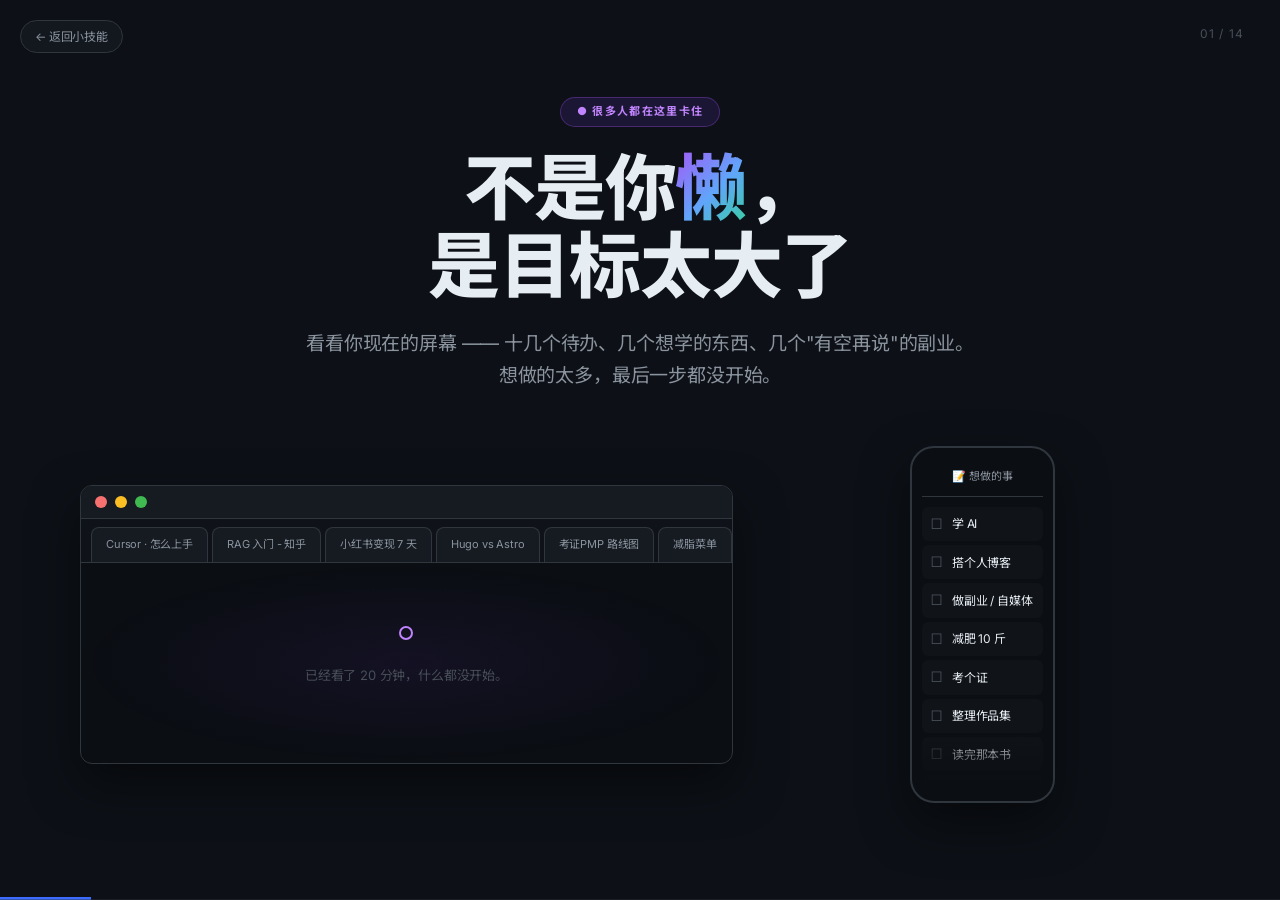
==== skills/atomic-focus/index.html @ af96e682 "feat: integrate new skills page and atomic-focus tool from Claude Code" ====
<!DOCTYPE html>
<html lang="zh-CN">
<head>
<meta charset="UTF-8">
<meta name="viewport" content="width=device-width, initial-scale=1">
<title>原子专注迭代助手 | BearJojo</title>
<link rel="stylesheet" href="assets/fonts.css">
<link rel="stylesheet" href="assets/base.css">
<link rel="stylesheet" href="assets/animations.css">
<link rel="stylesheet" href="assets/style.css">
<style id="af-transition-override">
  /* 更有质感的切换：垂直位移 + 轻微缩放 + 模糊 + 长缓动 */
  .deck .slide{
    transition:
      opacity .7s cubic-bezier(.22,.61,.36,1),
      transform .95s cubic-bezier(.22,.61,.36,1),
      filter .6s cubic-bezier(.22,.61,.36,1) !important;
    transform: translateY(56px) scale(.965) !important;
    filter: blur(14px) !important;
    will-change: transform, opacity, filter;
  }
  .deck .slide.is-active{
    transform: translateY(0) scale(1) !important;
    filter: blur(0) !important;
  }
  .deck .slide.is-prev{
    transform: translateY(-56px) scale(.965) !important;
    filter: blur(14px) !important;
  }
  /* 预览模式下强制无过渡 */
  html[data-preview="1"] .deck .slide,
  body[data-preview="1"] .deck .slide{
    transition:none !important;
    transform:none !important;
    filter:none !important;
  }
  /* 禁用动画偏好时也保持安静 */
  @media (prefers-reduced-motion: reduce){
    .deck .slide{
      transition: opacity .3s ease !important;
      transform:none !important;
      filter:none !important;
    }
    .deck .slide.is-active,.deck .slide.is-prev{
      transform:none !important;
      filter:none !important;
    }
  }
</style>
</head>
<body class="tpl-atomic-focus">

<a href="../../skills.html" style="position:fixed;top:20px;left:20px;z-index:100;font-size:12px;color:#8b949e;text-decoration:none;background:rgba(22,27,34,.8);padding:6px 14px;border-radius:999px;border:1px solid #30363d;backdrop-filter:blur(8px);">← 返回小技能</a>

<div class="deck">

  <!-- ============ SLIDE 1 · 开场痛点 ============ -->
  <section class="slide is-active">
    <div class="oc-cbg"></div>
    <div class="oc-cgrid"></div>
    <div class="oc-snum">01 / 14</div>
    <div class="oc-tag">● 很多人都在这里卡住</div>
    <h1 class="oc-h1">不是你<span class="oc-g">懒</span>，<br>是目标太大了</h1>
    <p class="oc-sub">看看你现在的屏幕 —— 十几个待办、几个想学的东西、几个"有空再说"的副业。<br>想做的太多，最后一步都没开始。</p>

    <div class="af-chaos stagger" style="margin-top:36px">
      <div class="af-browser">
        <div class="af-browser-bar">
          <span class="dot"></span><span class="dot"></span><span class="dot"></span>
        </div>
        <div class="af-tabs">
          <div class="af-tab">Cursor · 怎么上手</div>
          <div class="af-tab">RAG 入门 - 知乎</div>
          <div class="af-tab">小红书变现 7 天</div>
          <div class="af-tab">Hugo vs Astro</div>
          <div class="af-tab">考证PMP 路线图</div>
          <div class="af-tab">减脂菜单</div>
          <div class="af-tab active">又是新一天</div>
          <div class="af-tab">Notion 模板</div>
          <div class="af-tab">AI Agent</div>
          <div class="af-tab">... +9 more</div>
        </div>
        <div class="af-browser-body">
          <div class="af-cursor-pulse"></div>
          <p>已经看了 20 分钟，什么都没开始。</p>
        </div>
      </div>

      <div class="af-phone">
        <div class="af-phone-head">📝 想做的事</div>
        <ul class="af-memo">
          <li>学 AI</li>
          <li>搭个人博客</li>
          <li>做副业 / 自媒体</li>
          <li>减肥 10 斤</li>
          <li>考个证</li>
          <li>整理作品集</li>
          <li>读完那本书</li>
          <li>开始健身</li>
          <li>学剪视频</li>
          <li>把家里收拾一下</li>
        </ul>
      </div>
    </div>

    <div class="notes">开场建立情绪锚点：不是观众能力问题，是"目标太大、太模糊"让他们动不了。2-3 秒让他们认同"我就是这样"。</div>
  </section>

  <!-- ============ SLIDE 2 · 标题揭晓 ============ -->
  <section class="slide">
    <div class="oc-cbg"></div>
    <div class="oc-cgrid"></div>
    <div class="oc-snum">02 / 14</div>
    <div class="oc-tag">● 所以我做了这个 AI SKILL</div>

    <div class="af-rock-anim">
      <div class="af-rock">🪨</div>
      <div class="af-blocks">
        <div class="af-block"></div><div class="af-block"></div><div class="af-block"></div><div class="af-block"></div><div class="af-block"></div>
        <div class="af-block"></div><div class="af-block"></div><div class="af-block"></div><div class="af-block"></div><div class="af-block"></div>
      </div>
    </div>

    <h1 class="oc-h1"><span class="oc-g">原子专注迭代助手</span></h1>
    <p class="oc-sub">把一个遥不可及的大目标，<br>拆成 <b style="color:#c084fc">15 分钟就能推进</b>的最小行动单元。</p>

    <div style="margin-top:32px">
      <span class="oc-pill">🎯 目标拆解</span>
      <span class="oc-pill">⏱ 15 分钟专注</span>
      <span class="oc-pill">🔁 实时迭代</span>
    </div>

    <div class="notes">标题页。不要继续铺情绪，直接亮产品。让观众知道"解法"是什么。</div>
  </section>

  <!-- ============ SLIDE 3 · 方法论（Atomic Habits + 番茄钟） ============ -->
  <section class="slide">
    <div class="oc-cbg"></div>
    <div class="oc-cgrid"></div>
    <div class="oc-snum">03 / 14</div>
    <div class="oc-tag">● 思路来源 · 不是凭空想出来的</div>
    <h2 class="oc-h2">两个被验证过的<span class="oc-g">底层思路</span></h2>

    <div class="af-method stagger">
      <div class="oc-card">
        <div class="af-method-icon">📖</div>
        <div class="kw">ATOMIC HABITS · James Clear</div>
        <h3>微小改变 · 长期放大</h3>
        <p>真正有效的改变，<br>不来自"下大决心"，<br>而来自**可重复的微小行动**。</p>
      </div>
      <div class="plus">+</div>
      <div class="oc-card">
        <div class="af-method-icon">⏱</div>
        <div class="kw">POMODORO · 番茄工作法</div>
        <h3>明确时段 · 降低拖延</h3>
        <p>把专注切成明确时段，<br>不给焦虑生根的时间，<br>让"开始"变得极低门槛。</p>
      </div>
    </div>

    <div class="af-pool-card" style="margin-top:28px">
      <span>🔧</span>
      <span>我只是把这套思路交给 AI，让它能 <b style="color:#c084fc">实时拆任务、实时更新下一步</b>。</span>
    </div>

    <div class="notes">为产品找权威背书。两个公认的方法论结合起来，让观众潜意识里觉得"这靠谱"。</div>
  </section>

  <!-- ============ SLIDE 4 · 原子助手演示 (/goal /focus) ============ -->
  <section class="slide">
    <div class="oc-cbg"></div>
    <div class="oc-cgrid"></div>
    <div class="oc-snum">04 / 14</div>
    <div class="oc-tag">● 场景 1 · 副业 / 自媒体启动困难</div>
    <h2 class="oc-h2">"做一个项目" 太大 →<br><span class="oc-g">现在就能做的下一步</span></h2>

    <div class="af-chat">
      <div class="af-chat-row user">
        <div class="af-avatar user">熊</div>
        <div>
          <div class="af-name">熊啾啾</div>
          <div class="af-bubble user"><span class="cmd">/goal 做一个个人博客</span></div>
        </div>
      </div>
      <div class="af-chat-row">
        <div class="af-avatar bot">🐝</div>
        <div>
          <div class="af-name">原子专注迭代助手</div>
          <div class="af-bubble bot">
            哦豁，要搭博客啦 🐝 <span class="sig">已加入想法池 #7</span>
            帮你拆成 4 个 15 分钟能推进的小任务：
            <ol>
              <li>选博客平台（Hugo / Astro / Notion）</li>
              <li>注册域名</li>
              <li>建第一篇 Hello World</li>
              <li>挑一个现成主题</li>
            </ol>
            先从哪个开始？<span class="cmd">/focus &lt;编号&gt;</span>
          </div>
        </div>
      </div>
      <div class="af-chat-row user">
        <div class="af-avatar user">熊</div>
        <div>
          <div class="af-name">熊啾啾</div>
          <div class="af-bubble user"><span class="cmd">/focus 1</span></div>
        </div>
      </div>
      <div class="af-chat-row">
        <div class="af-avatar bot">🐝</div>
        <div>
          <div class="af-name">原子专注迭代助手</div>
          <div class="af-bubble bot">
            好嘞，开始 15 分钟专注 ⏱
            <div class="af-timer"><span class="dot"></span>15:00</div>
          </div>
        </div>
      </div>
    </div>

    <p class="oc-sub-sm" style="margin-top:18px;color:#c084fc">不是"改变人生"，是"先开始这 15 分钟"。</p>

    <div class="notes">这是第一个"产品证据"。要让观众一眼看懂这个 Skill 怎么用 —— 一条 /goal 命令 + 一条 /focus 编号，就完成了"从焦虑到开始"的全过程。</div>
  </section>

  <!-- ============ SLIDE 5 · 想法池时间轴 ============ -->
  <section class="slide">
    <div class="oc-cbg"></div>
    <div class="oc-cgrid"></div>
    <div class="oc-snum">05 / 14</div>
    <div class="oc-tag">● 场景 2 · 灵感来得快，丢得也快</div>
    <h2 class="oc-h2">随时随地，<span class="oc-g">先接住再说</span></h2>

    <div class="af-timeline">
      <div class="af-timeline-line"></div>
      <div class="af-timeline-items">
        <div class="af-ti">
          <div class="af-ti-icon">🚶‍♂️</div>
          <div class="af-ti-time">08:12 · 走去上班的路上</div>
          <div class="af-ti-bubble">突然想到一个 B 站视频选题：<br>"AI Skill 怎么用"</div>
        </div>
        <div class="af-ti">
          <div class="af-ti-icon">🏋️</div>
          <div class="af-ti-time">14:30 · 健身房换组间隙</div>
          <div class="af-ti-bubble">门店培训流程<br>有个优化点</div>
        </div>
        <div class="af-ti">
          <div class="af-ti-icon">☕</div>
          <div class="af-ti-time">18:45 · 星巴克排队</div>
          <div class="af-ti-bubble">周报模板<br>可以这样写</div>
        </div>
      </div>
    </div>

    <div class="af-pool-card">
      <span style="font-size:28px">💡</span>
      <span>三条灵感 → <span class="c">已加入想法池</span></span>
      <span style="color:#3fb950;font-size:14px;margin-left:8px">✓ 0 条丢失</span>
    </div>

    <div class="notes">这一页不讲产品功能，讲"真实痛点"。让观众回忆："我昨天在健身房想到的那件事，真的想不起来了。"</div>
  </section>

  <!-- ============ SLIDE 6 · 想法池双栏 ============ -->
  <section class="slide">
    <div class="oc-cbg"></div>
    <div class="oc-cgrid"></div>
    <div class="oc-snum">06 / 14</div>
    <div class="oc-tag">● 想法池 · 不让任何灵感消失</div>
    <h2 class="oc-h2">一句话进去，<span class="oc-g">结构化收纳</span></h2>

    <div class="af-pool">
      <div class="af-pool-chat">
        <div class="af-chat-row user">
          <div class="af-avatar user">熊</div>
          <div>
            <div class="af-name">熊啾啾 · 18:45</div>
            <div class="af-bubble user">做一个介绍原子专注迭代助手的视频，加入想法池</div>
          </div>
        </div>
        <div class="af-chat-row">
          <div class="af-avatar bot">🐝</div>
          <div>
            <div class="af-name">原子专注迭代助手</div>
            <div class="af-bubble bot">
              好，<b style="color:#3fb950">已加入想法池 #30</b> 🐝<br>
              这个原子助手就是之前装的番茄钟技能对吧？<br><br>
              确认几个问题我就能帮你拆解：
              <ol>
                <li>视频形式：实拍出镜？录屏？AI 生成画面？</li>
                <li>你打算怎么用：自己上手/录，还是让我帮你生成？</li>
                <li>目标受众：AI 圈 vs 普通打工人？</li>
              </ol>
            </div>
          </div>
        </div>
      </div>

      <div class="af-pool-list">
        <div class="af-pool-list-head">
          <h4>💡 我的想法池</h4>
          <span class="count">30</span>
        </div>
        <div class="af-idea-row new">
          <span class="id">#30</span>
          <span class="txt">做一个介绍原子专注迭代助手的视频</span>
          <span class="time">18:45</span>
        </div>
        <div class="af-idea-row">
          <span class="id">#29</span>
          <span class="txt">周报模板可以这样写</span>
          <span class="time">18:45</span>
        </div>
        <div class="af-idea-row">
          <span class="id">#28</span>
          <span class="txt">门店培训流程优化点</span>
          <span class="time">14:30</span>
        </div>
        <div class="af-idea-row">
          <span class="id">#27</span>
          <span class="txt">B 站视频选题：AI Skill 怎么用</span>
          <span class="time">08:12</span>
        </div>
        <div class="af-idea-row">
          <span class="id">#26</span>
          <span class="txt">发布我的第一个 B 站视频</span>
          <span class="time">昨天</span>
        </div>
        <div class="af-idea-row">
          <span class="id">#25</span>
          <span class="txt">智能点货系统 · 多店版本设计</span>
          <span class="time">昨天</span>
        </div>
        <div class="af-idea-row">
          <span class="id">#24</span>
          <span class="txt">英国签证新政研究</span>
          <span class="time">2 天前</span>
        </div>
      </div>
    </div>

    <div class="notes">让观众看见"一句话 → 结构化条目"的完整过程。重点是右栏的 #30 高亮，让"新加入"这个动作可视化。</div>
  </section>

  <!-- ============ SLIDE 7 · 专注日记 ============ -->
  <section class="slide">
    <div class="oc-cbg"></div>
    <div class="oc-cgrid"></div>
    <div class="oc-snum">07 / 14</div>
    <div class="oc-tag">● 场景 3 · 看见进度，成就感回来</div>
    <h2 class="oc-h2">每天自动生成 <span class="oc-g">专注日记</span></h2>

    <div class="af-diary">
      <div class="af-day">
        <div class="af-day-head">
          <span class="badge">DAY 1</span>
          <span class="date">2026-04-15</span>
        </div>
        <h5># 今天做了什么</h5>
        <ul>
          <li>个人博客 · 选平台（15m）</li>
        </ul>
        <h5 style="margin-top:8px"># 推进感</h5>
        <ul><li>还在起步，<span class="tag">#拖延</span></li></ul>
      </div>

      <div class="af-day d2">
        <div class="af-day-head">
          <span class="badge">DAY 2</span>
          <span class="date">2026-04-16</span>
        </div>
        <h5># 今天做了什么</h5>
        <ul>
          <li>域名注册（15m）</li>
          <li>Hello World 上线（15m）</li>
          <li>RAG 概念复述（15m）</li>
        </ul>
        <h5 style="margin-top:8px"># 推进感</h5>
        <ul><li>能动起来了，<span class="tag">#专注</span></li></ul>
      </div>

      <div class="af-day d3">
        <div class="af-day-head">
          <span class="badge">DAY 3</span>
          <span class="date">2026-04-17</span>
        </div>
        <h5># 今天做了什么</h5>
        <ul>
          <li>博客主题选定（15m）</li>
          <li>首页文案初稿（15m）</li>
          <li>Agent 类比案例（30m）</li>
          <li>想法池分类 × 4（15m）</li>
          <li>发布第一篇正文</li>
        </ul>
        <h5 style="margin-top:8px"># 推进感</h5>
        <ul><li>开始成体系，<span class="tag">#飞轮</span></li></ul>
      </div>

      <div class="af-stats">
        <div>
          <h5>本周推进</h5>
          <div class="af-stat-row"><span class="label">完成任务</span><span class="val">12 → 18 → 24</span></div>
          <div class="af-stat-row"><span class="label">专注时长</span><span class="val">15m → 45m → 90m</span></div>
          <div class="af-stat-row"><span class="label">常卡点</span><span class="val">"选主题"</span></div>
        </div>
        <div>
          <h5>推进曲线</h5>
          <div class="af-spark">
            <div class="b" style="height:15%"></div>
            <div class="b" style="height:22%"></div>
            <div class="b" style="height:18%"></div>
            <div class="b" style="height:40%"></div>
            <div class="b" style="height:55%"></div>
            <div class="b" style="height:48%"></div>
            <div class="b" style="height:72%"></div>
            <div class="b" style="height:65%"></div>
            <div class="b" style="height:88%"></div>
          </div>
        </div>
        <div style="font-size:12px;color:#c084fc;line-height:1.6;padding-top:6px;border-top:1px solid rgba(168,85,247,.3)">
          ✨ 你已经连续推进 3 天，<br>比上周多完成 <b>+100%</b> 任务。
        </div>
      </div>
    </div>

    <div class="notes">这一页的视觉目的：让观众看见"真实推进感"。不是打鸡血，是让他们相信"慢慢来，但会越来越多"。</div>
  </section>

  <!-- ============ SLIDE 8 · 引出另一半（飞轮） ============ -->
  <section class="slide">
    <div class="oc-cbg"></div>
    <div class="oc-cgrid"></div>
    <div class="oc-snum">08 / 14</div>
    <div class="oc-tag">● 做的那一半讲完了 · 还有学的那一半</div>
    <h2 class="oc-h2">原子助手只是<span class="oc-g">半个飞轮</span></h2>

    <div class="af-flywheel">
      <div class="af-fw-skill purple">
        <div class="icon">🐝</div>
        <h4>原子专注迭代助手</h4>
        <p>帮你<br><b style="color:#c084fc">开始</b>、<b style="color:#c084fc">推进</b>、<b style="color:#c084fc">复盘</b></p>
      </div>

      <div class="af-fw-center">
        <div class="af-fw-core">
          <div class="af-fw-core-inner">
            <div class="t">SHARED</div>
            <div class="v">知识库</div>
          </div>
        </div>
        <div class="af-fw-arrow">↕</div>
      </div>

      <div class="af-fw-skill pink">
        <div class="icon">✨</div>
        <h4>认知快启 <span style="font-size:11px;color:#ec4899;font-weight:400;margin-left:4px">↓ 下一页登场</span></h4>
        <p>帮你<br><b style="color:#ec4899">看懂</b>、<b style="color:#ec4899">讲出</b>、<b style="color:#ec4899">内化</b></p>
      </div>
    </div>

    <div class="af-fw-feeds stagger">
      <div class="af-fw-feed">你的任务</div>
      <div class="af-fw-feed">你的想法</div>
      <div class="af-fw-feed">你的学习记录</div>
      <div class="af-fw-feed">你的常见卡点</div>
      <div class="af-fw-feed">你的兴趣画像</div>
      <div class="af-fw-feed">你的语言习惯</div>
    </div>

    <p class="oc-sub-sm" style="margin-top:20px;text-align:center">
      原子助手让你能"<b style="color:#c084fc">开始做</b>"。<br>
      接下来这位，让你能"<b style="color:#ec4899">开始懂</b>" —— <b style="color:#ec4899">认知快启 ✨</b> 登场。
    </p>

    <div class="notes">这一页做"引言 / 转场"。观众看完原子助手后，这里揭示还有第二个 Skill，共享知识库让两者组成飞轮。下面三页马上讲认知快启本身。</div>
  </section>

  <!-- ============ SLIDE 9 · 认知快启 对比反差 ============ -->
  <section class="slide">
    <div class="oc-cbg"></div>
    <div class="oc-cgrid"></div>
    <div class="oc-snum">09 / 14</div>
    <div class="oc-tag">● 场景 4 · 学 AI 但一直听不懂</div>
    <h2 class="oc-h2">很多人不是不学，是 <span class="oc-g">"讲法不对"</span></h2>

    <div class="af-compare">
      <div class="col bad">
        <span class="label">❌ 标准 AI 回答</span>
        <h4>什么是 RAG？</h4>
        <div class="jargon">
RAG（Retrieval-Augmented Generation）是一种检索增强生成技术，通过 Embedding 向量化将文档映射到高维向量空间，再基于相似度检索进行 Agent 增强的 generation 流程…
        </div>
        <p style="margin-top:10px;font-size:12px;color:#484f58;line-height:1.6">
          观众表情：🤯 看不懂 → 关掉
        </p>
      </div>

      <div class="af-compare-mid">
        <div class="user-said">👤 听不懂</div>
        <div class="arrow">→</div>
      </div>

      <div class="col good">
        <span class="label">✅ 认知快启</span>
        <h4>什么是 RAG？</h4>
        <div class="analogy">
          想象一个便利店 <strong>店员</strong>。<br><br>
          他不会把全部商品都背下来，而是<strong>随手翻一下库存系统</strong>，看看店里有啥，再回答你。<br><br>
          <strong>RAG</strong> = 给 AI 配了这么一个"随查随用的库存系统"，不用全背，但回答有据。
        </div>
      </div>
    </div>

    <div class="notes">这一页做"反差打击"。左边故意让观众感到烦躁，右边立刻给一口清泉。对比越强烈，"换种讲法"的威力越明显。</div>
  </section>

  <!-- ============ SLIDE 10 · 认知快启 理解度 ============ -->
  <section class="slide">
    <div class="oc-cbg"></div>
    <div class="oc-cgrid"></div>
    <div class="oc-snum">10 / 14</div>
    <div class="oc-tag">● 场景 4 续 · 理解度是可以被"解锁"的</div>
    <h2 class="oc-h2">一句 "听不懂"，就切换一种讲法</h2>

    <div class="af-chat" style="max-width:720px">
      <div class="af-chat-row user">
        <div class="af-avatar user">熊</div>
        <div>
          <div class="af-name">熊啾啾</div>
          <div class="af-bubble user">什么是 Agent？</div>
        </div>
      </div>
      <div class="af-chat-row">
        <div class="af-avatar bot">✨</div>
        <div>
          <div class="af-name">认知快启</div>
          <div class="af-bubble bot">Agent 是一个基于 LLM 的自主任务规划执行框架，它可以调用工具、分解子任务…</div>
        </div>
      </div>
      <div class="af-chat-row user">
        <div class="af-avatar user">熊</div>
        <div>
          <div class="af-name">熊啾啾</div>
          <div class="af-bubble user">听不懂</div>
        </div>
      </div>
      <div class="af-chat-row">
        <div class="af-avatar bot">✨</div>
        <div>
          <div class="af-name">认知快启</div>
          <div class="af-bubble bot">
            换一个 🐝 <br>
            想象一个 <b style="color:#c084fc">会自己干活的店员</b> ——<br>
            不用你每件事都吩咐，你说一句"把滞销品上架到小红书"，它会自己去查库存、写文案、排版、发布。<br>
            <b>这就是 Agent。</b>
          </div>
        </div>
      </div>
    </div>

    <div class="af-understand slide-up" style="margin-top:18px">
      <div style="display:flex;justify-content:space-between;align-items:baseline">
        <span style="font-size:13px;color:#8b949e;letter-spacing:.1em;text-transform:uppercase">理解度</span>
        <span style="font-family:'JetBrains Mono',monospace;font-size:18px;color:#3fb950;font-weight:700">20% → 100%</span>
      </div>
      <div class="af-bar"><div class="af-bar-fill"></div></div>
      <div class="af-bar-marks"><span>😵‍💫 蒙</span><span>🤔 勉强</span><span>💡 哦！</span><span>😄 懂了</span></div>
      <div class="af-check-card">终于懂了</div>
    </div>

    <div class="notes">核心交互闭环：一句"听不懂"换一种讲法，观众会意识到"原来学这件事可以这么轻松"。理解度条给的是一种"可视化的成就反馈"。</div>
  </section>

  <!-- ============ SLIDE 11 · 费曼复述 ============ -->
  <section class="slide">
    <div class="oc-cbg"></div>
    <div class="oc-cgrid"></div>
    <div class="oc-snum">11 / 14</div>
    <div class="oc-tag">● 费曼学习法 · 真正理解的证据</div>
    <h2 class="oc-h2">真正懂了，<span class="oc-g">是你能讲出来</span></h2>

    <div class="af-feynman-steps stagger" style="max-width:900px">
      <div class="af-feynman-step">
        <div class="n">1</div>
        <h4>看懂了</h4>
        <p>字都认识，<br>道理也通</p>
      </div>
      <div class="af-feynman-step">
        <div class="n">2</div>
        <h4>听懂了</h4>
        <p>别人讲的时候，<br>你能点头</p>
      </div>
      <div class="af-feynman-step active">
        <div class="n">3</div>
        <h4>讲出来了</h4>
        <p>用自己的话，<br>讲给别人听</p>
      </div>
    </div>

    <div style="width:100%;max-width:760px;margin-top:22px">
      <div style="text-align:left;margin-bottom:6px;font-size:13px;color:#8b949e">
        <b style="color:#c084fc">认知快启 ✨</b>：用你自己的话讲一遍试试？
      </div>
      <div class="af-typewriter">
        &gt; RAG 就是给 AI 配了个<b style="color:#c084fc">可以随时翻的笔记本</b>，<br>
        &nbsp;&nbsp;它不用全记住，但要用的时候一查就有
      </div>
      <div class="af-check-card" style="max-width:760px">✨ 你已经真的懂了</div>
    </div>

    <div class="notes">这是"认知快启"区别于其他 AI 的核心：不是你听懂就结束，而是让你复述。复述动作本身让理解固化。</div>
  </section>

  <!-- ============ SLIDE 12 · 开源（四联屏） ============ -->
  <section class="slide">
    <div class="oc-cbg"></div>
    <div class="oc-cgrid"></div>
    <div class="oc-snum">12 / 14</div>
    <div class="oc-tag">● 已开源 · 网站 + GITHUB</div>
    <h2 class="oc-h2">不用等一个复杂产品，<br><span class="oc-g">现在就能用</span></h2>

    <div class="af-mockup">
      <div class="af-win">
        <div class="af-win-head">
          <div class="dots"><span></span><span></span><span></span></div>
          <div class="af-win-url">🔒 bearjojo.com/skills</div>
        </div>
        <div class="af-win-body">
          <h5>🧰 小技能 · BearJojo</h5>
          <p>我自研的 AI Skills 合集，已开源，复制提示词即可使用。</p>
          <div class="tag-row">
            <span>🐝 原子专注迭代助手</span>
            <span>✨ 认知快启</span>
            <span>🌱 更多陆续添加</span>
          </div>
        </div>
      </div>

      <div class="af-win">
        <div class="af-win-head">
          <div class="dots"><span></span><span></span><span></span></div>
          <div class="af-win-url">🔒 github.com/xxc4321</div>
        </div>
        <div class="af-win-body">
          <h5>📦 xxc4321 / atomic-focus-skill</h5>
          <p><span class="cm">Public</span> · ⭐ Skill for Claude / any AI Agent</p>
          <pre><span class="cm"># quick start</span>
<span class="fn">$</span> git clone https://github.com/xxc4321/...
<span class="fn">$</span> copy <span class="st">SKILL.md</span> → your AI Agent</pre>
        </div>
      </div>

      <div class="af-win">
        <div class="af-win-head">
          <div class="dots"><span></span><span></span><span></span></div>
          <div class="af-win-url">📄 README.md</div>
        </div>
        <div class="af-win-body">
          <h5># 原子专注迭代助手</h5>
          <p>把大目标拆成 15 分钟能推进的最小行动单元。</p>
          <p><b style="color:#c084fc">## 命令</b><br>
          • <span class="fn">/goal</span> &lt;目标&gt; — 拆成原子任务<br>
          • <span class="fn">/focus</span> &lt;编号&gt; — 开始 15 分钟<br>
          • <span class="fn">/diary</span> — 生成专注日记</p>
        </div>
      </div>

      <div class="af-win">
        <div class="af-win-head">
          <div class="dots"><span></span><span></span><span></span></div>
          <div class="af-win-url">⚙ SKILL.md</div>
        </div>
        <div class="af-win-body">
          <h5># SKILL MANIFEST</h5>
          <pre><span class="cm">---</span>
<span class="fn">name</span>: atomic-focus
<span class="fn">trigger</span>: <span class="st">"/goal"</span>, <span class="st">"/focus"</span>
<span class="fn">purpose</span>: break large
  goals into 15-min
  atomic actions
<span class="cm">---</span></pre>
          <p style="margin-top:6px">复制粘贴给任意 AI Agent 即可激活。</p>
        </div>
      </div>
    </div>

    <div class="af-cta-row">
      <span class="af-cta">⬇ bearjojo.com</span>
      <span class="af-cta">⭐ github.com/xxc4321</span>
      <span class="af-cta">📋 Copy → Paste → Run</span>
    </div>

    <div class="notes">四联屏给的是"可信度" —— 真实的网站、真实的 GitHub、真实的文档、真实的 SKILL manifest。强调"现在就能用"。</div>
  </section>

  <!-- ============ SLIDE 13 · 结尾塌缩 ============ -->
  <section class="slide">
    <div class="oc-cbg"></div>
    <div class="oc-cgrid"></div>
    <div class="oc-snum">13 / 14</div>
    <div class="oc-tag">● 从这里 · 到这里</div>
    <h2 class="oc-h2">真正能改变人的工具，<br>往往<span class="oc-g">不最复杂</span></h2>

    <div class="af-collapse">
      <div class="af-collapse-col before">
        <h4>你现在的屏幕</h4>
        <ul>
          <li>☐ 学 AI</li>
          <li>☐ 搭个人博客</li>
          <li>☐ 做副业</li>
          <li>☐ 减肥 10 斤</li>
          <li>☐ 考个证</li>
          <li>☐ 整理作品集</li>
          <li>☐ 开始健身</li>
          <li>... +9 more</li>
        </ul>
      </div>

      <div class="af-collapse-arrow">→</div>

      <div class="af-collapse-col after">
        <h4>现在你只需要做</h4>
        <div class="single">
          🎯 选博客平台
        </div>
        <div class="af-timer" style="margin:0 auto"><span class="dot"></span>15:00</div>
        <p style="margin-top:14px;font-size:12px;color:#8b949e;text-align:center;line-height:1.6">
          其他的，下一个 15 分钟<br>再说。
        </p>
      </div>
    </div>

    <div class="notes">闭环开场。要让观众意识到：不是产品解决了他们所有问题，而是产品帮他们跨过了"开始"这一步。</div>
  </section>

  <!-- ============ SLIDE 14 · 大字定格 ============ -->
  <section class="slide">
    <div class="oc-cbg"></div>
    <div class="oc-cgrid"></div>
    <div class="oc-snum">14 / 14</div>
    <div class="oc-tag">● 最后一句话</div>

    <h1 class="oc-huge" style="margin-top:10px">把<span class="oc-g">大目标</span>，</h1>
    <h1 class="oc-huge">变成<span class="oc-g-warm">下一步</span>。</h1>

    <p class="oc-sub" style="margin-top:40px">
      如果它刚好也能帮你跨过"开始"这一步，<br>那它就已经值了。
    </p>

    <div class="af-cta-row" style="margin-top:36px">
      <span class="af-cta">🌐 bearjojo.com</span>
      <span class="af-cta">⭐ github.com/xxc4321</span>
    </div>

    <div class="notes">定格标语。不讲功能、不列卖点，只留一句话在观众脑子里。</div>
  </section>

</div>

<script src="assets/runtime.js"></script>
<script>
/* 鼠标滚轮 / 触控板 = 翻页 · 防抖
 * deltaY > 0 → 下一页（ArrowRight）
 * deltaY < 0 → 上一页（ArrowLeft）
 * 通过 dispatchEvent(KeyboardEvent) 复用 runtime.js 已有的 nav 逻辑。
 */
(function(){
  if (new URLSearchParams(location.search).has('preview')) return;

  const LOCK_MS = 950;       // 一次翻页后锁住的时间（略大于过渡时长）
  const FIRE_THRESHOLD = 18; // 一次触发需要累积的滚动量（过滤微抖动）
  const RESET_MS = 180;      // 停止滚动多久后清零累积

  let locked = false;
  let accum = 0;
  let lastWheelAt = 0;
  let resetTimer = null;

  function trigger(dir){
    locked = true;
    accum = 0;
    setTimeout(() => { locked = false; }, LOCK_MS);
    document.dispatchEvent(new KeyboardEvent('keydown', {
      key: dir > 0 ? 'ArrowRight' : 'ArrowLeft',
      bubbles: true, cancelable: true
    }));
  }

  window.addEventListener('wheel', function(e){
    // 有 overlay 打开时让原生滚动生效
    const noteOpen = document.querySelector('.notes-overlay.open');
    const ovOpen = document.querySelector('.overview.open');
    if (noteOpen || ovOpen) return;

    e.preventDefault();

    const now = Date.now();
    // 超过 RESET_MS 未触发 = 一次新滑动开始
    if (now - lastWheelAt > RESET_MS) accum = 0;
    lastWheelAt = now;

    if (locked) return;

    accum += e.deltaY;
    clearTimeout(resetTimer);
    resetTimer = setTimeout(() => { accum = 0; }, RESET_MS);

    if (accum >= FIRE_THRESHOLD) trigger(+1);
    else if (accum <= -FIRE_THRESHOLD) trigger(-1);
  }, { passive: false });

  /* 触屏上滑/下滑也翻页 */
  let touchStartY = null;
  window.addEventListener('touchstart', function(e){
    if (e.touches.length === 1) touchStartY = e.touches[0].clientY;
  }, { passive: true });
  window.addEventListener('touchend', function(e){
    if (touchStartY === null) return;
    const endY = (e.changedTouches[0] || {}).clientY;
    if (endY == null) { touchStartY = null; return; }
    const dy = touchStartY - endY; // 手指上滑为正
    touchStartY = null;
    if (locked) return;
    if (Math.abs(dy) < 40) return;
    trigger(dy > 0 ? +1 : -1);
  }, { passive: true });
})();
</script>
</body>
</html>
---- skills/atomic-focus/assets/fonts.css ----
/* html-ppt :: shared webfonts */
@import url('https://fonts.googleapis.com/css2?family=Inter:wght@200;300;400;500;600;700;800;900&display=swap');
@import url('https://fonts.googleapis.com/css2?family=Noto+Sans+SC:wght@200;300;400;500;600;700;900&display=swap');
@import url('https://fonts.googleapis.com/css2?family=Noto+Serif+SC:wght@300;400;600;700&display=swap');
@import url('https://fonts.googleapis.com/css2?family=JetBrains+Mono:wght@400;500;700&display=swap');
@import url('https://fonts.googleapis.com/css2?family=Playfair+Display:ital,wght@0,400;0,600;0,800;1,400&display=swap');
@import url('https://fonts.googleapis.com/css2?family=Space+Grotesk:wght@300;400;500;600;700&display=swap');
@import url('https://fonts.googleapis.com/css2?family=IBM+Plex+Mono:wght@300;400;500;700&display=swap');
@import url('https://fonts.googleapis.com/css2?family=Archivo+Black&display=swap');
---- skills/atomic-focus/assets/base.css ----
/* html-ppt :: base.css — reset + shared tokens + layout primitives */
/* Default tokens. Themes in assets/themes/*.css override the :root block. */
:root {
  --bg: #ffffff;
  --bg-soft: #f7f7f8;
  --surface: #ffffff;
  --surface-2: #f2f2f4;
  --border: rgba(0,0,0,.08);
  --border-strong: rgba(0,0,0,.16);
  --text-1: #111216;
  --text-2: #55596a;
  --text-3: #8a8f9e;
  --accent: #3b6cff;
  --accent-2: #7a5cff;
  --accent-3: #ff5c8a;
  --good: #1aaf6c;
  --warn: #f5a524;
  --bad:  #e0445a;
  --grad: linear-gradient(135deg,#3b6cff,#7a5cff 55%,#ff5c8a);
  --grad-soft: linear-gradient(135deg,#eef2ff,#f5ecff 55%,#ffeef5);
  --radius: 18px;
  --radius-sm: 12px;
  --radius-lg: 26px;
  --shadow: 0 10px 30px rgba(18,24,40,.08), 0 2px 6px rgba(18,24,40,.04);
  --shadow-lg: 0 24px 60px rgba(18,24,40,.14), 0 6px 16px rgba(18,24,40,.06);
  --font-sans: 'Inter','Noto Sans SC',-apple-system,BlinkMacSystemFont,Helvetica,Arial,sans-serif;
  --font-serif: 'Playfair Display','Noto Serif SC',Georgia,serif;
  --font-mono: 'JetBrains Mono','IBM Plex Mono',SFMono-Regular,Menlo,monospace;
  --font-display: var(--font-sans);
  --letter-tight: -.03em;
  --letter-normal: -.01em;
  --ease: cubic-bezier(.4,0,.2,1);
}

*,*::before,*::after{box-sizing:border-box}
html,body{margin:0;padding:0;background:var(--bg);color:var(--text-1);
  font-family:var(--font-sans);font-weight:400;line-height:1.6;
  -webkit-font-smoothing:antialiased;-moz-osx-font-smoothing:grayscale;
  letter-spacing:var(--letter-normal)}
img,svg,video{max-width:100%;display:block}
a{color:var(--accent);text-decoration:none}
a:hover{text-decoration:underline}
code,kbd,pre,samp{font-family:var(--font-mono)}

/* ================= SLIDE SYSTEM ================= */
.deck{position:relative;width:100vw;height:100vh;overflow:hidden;background:var(--bg)}
.slide{
  position:absolute;inset:0;
  display:flex;flex-direction:column;justify-content:center;
  padding:72px 96px;
  box-sizing:border-box;
  opacity:0;pointer-events:none;
  transition:opacity .5s var(--ease), transform .5s var(--ease);
  transform:translateX(30px);
  overflow:hidden;
}
.slide.is-active{opacity:1;pointer-events:auto;transform:translateX(0);z-index:2}
.slide.is-prev{transform:translateX(-30px)}

/* single-page standalone (used when a layout file is opened directly) */
body.single .slide{position:relative;width:100vw;height:100vh;opacity:1;transform:none;pointer-events:auto}

/* ================= TYPOGRAPHY ================= */
.eyebrow{font-size:13px;font-weight:500;letter-spacing:.16em;text-transform:uppercase;color:var(--text-3)}
.kicker{font-size:14px;font-weight:600;color:var(--accent);letter-spacing:.08em;text-transform:uppercase}
h1.title,.h1{font-family:var(--font-display);font-size:72px;line-height:1.05;font-weight:800;letter-spacing:var(--letter-tight);margin:0 0 18px;color:var(--text-1)}
h2.title,.h2{font-family:var(--font-display);font-size:54px;line-height:1.1;font-weight:700;letter-spacing:var(--letter-tight);margin:0 0 14px}
h3,.h3{font-size:32px;line-height:1.2;font-weight:600;letter-spacing:var(--letter-normal);margin:0 0 10px}
h4,.h4{font-size:22px;line-height:1.3;font-weight:600;margin:0 0 8px}
.lede{font-size:22px;line-height:1.55;color:var(--text-2);font-weight:300;max-width:62ch}
.dim{color:var(--text-2)}
.dim2{color:var(--text-3)}
.mono{font-family:var(--font-mono)}
.serif{font-family:var(--font-serif)}
.gradient-text{background:var(--grad);-webkit-background-clip:text;background-clip:text;-webkit-text-fill-color:transparent;color:transparent}

/* ================= LAYOUT PRIMITIVES ================= */
.stack>*+*{margin-top:14px}
.row{display:flex;gap:24px;align-items:center}
.row.wrap{flex-wrap:wrap}
.grid{display:grid;gap:24px}
.g2{grid-template-columns:repeat(2,1fr)}
.g3{grid-template-columns:repeat(3,1fr)}
.g4{grid-template-columns:repeat(4,1fr)}
.center{display:flex;align-items:center;justify-content:center;text-align:center}
.fill{flex:1}
.sp-t{padding-top:24px}.sp-b{padding-bottom:24px}
.mt-s{margin-top:8px}.mt-m{margin-top:18px}.mt-l{margin-top:32px}
.mb-s{margin-bottom:8px}.mb-m{margin-bottom:18px}.mb-l{margin-bottom:32px}

/* ================= CARDS ================= */
.card{background:var(--surface);border:1px solid var(--border);border-radius:var(--radius);
  padding:26px 28px;box-shadow:var(--shadow);position:relative;overflow:hidden}
.card-soft{background:var(--surface-2);border:1px solid var(--border)}
.card-outline{background:transparent;border:1.5px solid var(--border-strong);box-shadow:none}
.card-accent{background:var(--surface);border-top:3px solid var(--accent)}
.card-hover{transition:transform .3s var(--ease),box-shadow .3s var(--ease)}
.card-hover:hover{transform:translateY(-4px);box-shadow:var(--shadow-lg)}

.pill{display:inline-block;padding:4px 12px;border-radius:999px;font-size:12px;font-weight:500;
  background:var(--surface-2);color:var(--text-2);border:1px solid var(--border)}
.pill-accent{background:color-mix(in srgb,var(--accent) 12%,transparent);color:var(--accent);border-color:color-mix(in srgb,var(--accent) 28%,transparent)}

/* ================= BARS / DIVIDERS ================= */
.divider{height:1px;background:var(--border);width:100%}
.divider-accent{height:3px;width:72px;background:var(--accent);border-radius:2px}

/* ================= CHROME (header/footer/progress) ================= */
.deck-header{position:absolute;top:24px;left:40px;right:40px;display:flex;align-items:center;justify-content:space-between;
  font-size:12px;color:var(--text-3);letter-spacing:.12em;text-transform:uppercase;z-index:10;pointer-events:none}
.deck-footer{position:absolute;bottom:24px;left:40px;right:40px;display:flex;align-items:center;justify-content:space-between;
  font-size:12px;color:var(--text-3);z-index:10;pointer-events:none}
.slide-number::before{content:attr(data-current)}
.slide-number::after{content:" / " attr(data-total)}
.progress-bar{position:fixed;left:0;right:0;bottom:0;height:3px;background:transparent;z-index:20}
.progress-bar > span{display:block;height:100%;width:0;background:var(--accent);transition:width .3s var(--ease)}

/* ================= PRESENTER / OVERVIEW ================= */
.notes{display:none!important}
.notes-overlay{position:fixed;inset:auto 0 0 0;max-height:42vh;background:rgba(20,22,30,.95);color:#e8ebf4;
  padding:20px 32px;font-size:16px;line-height:1.6;border-top:1px solid rgba(255,255,255,.1);transform:translateY(100%);
  transition:transform .3s var(--ease);z-index:40;overflow:auto;font-family:var(--font-sans)}
.notes-overlay.open{transform:translateY(0)}
.overview{position:fixed;inset:0;background:rgba(10,12,18,.92);backdrop-filter:blur(12px);z-index:50;
  display:none;padding:40px;overflow:auto}
.overview.open{display:grid;grid-template-columns:repeat(4,1fr);gap:20px;align-content:start}
.overview .thumb{background:var(--surface);border:1px solid var(--border);border-radius:12px;
  aspect-ratio:16/9;overflow:hidden;cursor:pointer;position:relative;color:var(--text-1);padding:16px;
  font-size:11px;transition:transform .2s var(--ease)}
.overview .thumb:hover{transform:scale(1.04)}
.overview .thumb .n{position:absolute;top:8px;left:10px;font-weight:700;font-size:14px;color:var(--text-3)}
.overview .thumb .t{position:absolute;bottom:10px;left:14px;right:14px;font-weight:600;color:var(--text-1)}

/* ================= PRESENTER VIEW ================= */
/* Presenter view opens in a separate popup window (S key).
 * All presenter styles are self-contained in the popup HTML generated by runtime.js.
 * The audience window (this file) is NOT affected — it stays as normal deck view.
 * Only the .notes class below is needed to hide speaker notes from audience. */

/* ================= UTILITY ================= */
.hidden{display:none!important}
.nowrap{white-space:nowrap}
.tr{text-align:right}.tc{text-align:center}.tl{text-align:left}
.uppercase{text-transform:uppercase;letter-spacing:.12em}

/* ================= PRINT ================= */
@media print{
  .slide{position:relative;opacity:1!important;transform:none!important;page-break-after:always;height:100vh}
  .deck-header,.deck-footer,.progress-bar,.notes-overlay,.overview{display:none!important}
}
---- skills/atomic-focus/assets/animations.css ----
/* html-ppt :: animations.css
 * Apply by adding class="anim-<name>" or data-anim="<name>".
 * Durations are deliberately snappy; tweak --anim-dur per element.
 */
:root{--anim-dur:.7s;--anim-ease:cubic-bezier(.4,0,.2,1)}

/* ---------- FADE DIRECTIONALS ---------- */
@keyframes kf-fade-up{from{opacity:0;transform:translateY(32px)}to{opacity:1;transform:none}}
@keyframes kf-fade-down{from{opacity:0;transform:translateY(-32px)}to{opacity:1;transform:none}}
@keyframes kf-fade-left{from{opacity:0;transform:translateX(-40px)}to{opacity:1;transform:none}}
@keyframes kf-fade-right{from{opacity:0;transform:translateX(40px)}to{opacity:1;transform:none}}
.anim-fade-up{animation:kf-fade-up var(--anim-dur) var(--anim-ease) both}
.anim-fade-down{animation:kf-fade-down var(--anim-dur) var(--anim-ease) both}
.anim-fade-left{animation:kf-fade-left var(--anim-dur) var(--anim-ease) both}
.anim-fade-right{animation:kf-fade-right var(--anim-dur) var(--anim-ease) both}

/* ---------- RISE / DROP / ZOOM / BLUR / GLITCH ---------- */
@keyframes kf-rise{from{opacity:0;transform:translateY(60px) scale(.97);filter:blur(6px)}to{opacity:1;transform:none;filter:none}}
@keyframes kf-drop{from{opacity:0;transform:translateY(-60px) scale(.97)}to{opacity:1;transform:none}}
@keyframes kf-zoom{0%{opacity:0;transform:scale(.6)}60%{transform:scale(1.04)}100%{opacity:1;transform:scale(1)}}
@keyframes kf-blur{from{opacity:0;filter:blur(18px)}to{opacity:1;filter:none}}
@keyframes kf-glitch{0%{opacity:0;transform:translateX(0);clip-path:inset(0 0 0 0)}
  20%{opacity:1;transform:translateX(-6px);clip-path:inset(20% 0 30% 0)}
  40%{transform:translateX(4px);clip-path:inset(50% 0 10% 0)}
  60%{transform:translateX(-3px);clip-path:inset(10% 0 60% 0)}
  80%{transform:translateX(2px);clip-path:inset(0 0 0 0)}
  100%{opacity:1;transform:none}}
.anim-rise-in{animation:kf-rise .9s var(--anim-ease) both}
.anim-drop-in{animation:kf-drop .8s var(--anim-ease) both}
.anim-zoom-pop{animation:kf-zoom .7s cubic-bezier(.22,1.3,.36,1) both}
.anim-blur-in{animation:kf-blur .8s var(--anim-ease) both}
.anim-glitch-in{animation:kf-glitch .8s steps(5,end) both}

/* ---------- TYPEWRITER ---------- */
.anim-typewriter{display:inline-block;overflow:hidden;white-space:nowrap;border-right:2px solid currentColor;
  width:0;animation:kf-type 2.4s steps(40,end) forwards, kf-caret 1s step-end infinite}
@keyframes kf-type{to{width:100%}}
@keyframes kf-caret{50%{border-color:transparent}}

/* ---------- GLOW / SHIMMER / GRADIENT-FLOW ---------- */
@keyframes kf-neon{0%,100%{text-shadow:0 0 8px var(--accent),0 0 20px var(--accent)}
  50%{text-shadow:0 0 16px var(--accent),0 0 40px var(--accent),0 0 80px var(--accent)}}
.anim-neon-glow{animation:kf-neon 2s ease-in-out infinite}

.anim-shimmer-sweep{position:relative;overflow:hidden}
.anim-shimmer-sweep::after{content:"";position:absolute;inset:0;
  background:linear-gradient(110deg,transparent 40%,rgba(255,255,255,.55) 50%,transparent 60%);
  transform:translateX(-100%);animation:kf-shimmer 2.4s var(--anim-ease) infinite}
@keyframes kf-shimmer{to{transform:translateX(100%)}}

.anim-gradient-flow{background:linear-gradient(90deg,var(--accent),var(--accent-2,var(--accent)),var(--accent-3,var(--accent)),var(--accent));
  background-size:300% 100%;-webkit-background-clip:text;background-clip:text;color:transparent;-webkit-text-fill-color:transparent;
  animation:kf-gradflow 4s linear infinite}
@keyframes kf-gradflow{to{background-position:300% 0}}

/* ---------- STAGGER LIST ---------- */
.anim-stagger-list > *{opacity:0;animation:kf-rise .65s var(--anim-ease) both}
.anim-stagger-list > *:nth-child(1){animation-delay:.05s}
.anim-stagger-list > *:nth-child(2){animation-delay:.15s}
.anim-stagger-list > *:nth-child(3){animation-delay:.25s}
.anim-stagger-list > *:nth-child(4){animation-delay:.35s}
.anim-stagger-list > *:nth-child(5){animation-delay:.45s}
.anim-stagger-list > *:nth-child(6){animation-delay:.55s}
.anim-stagger-list > *:nth-child(7){animation-delay:.65s}
.anim-stagger-list > *:nth-child(8){animation-delay:.75s}
.anim-stagger-list > *:nth-child(n+9){animation-delay:.85s}

/* ---------- COUNTER-UP (JS-driven, marker class only) ---------- */
.counter{font-variant-numeric:tabular-nums}

/* ---------- SVG PATH DRAW ---------- */
.anim-path-draw path,.anim-path-draw line,.anim-path-draw polyline,.anim-path-draw circle,.anim-path-draw rect{
  stroke-dasharray:1000;stroke-dashoffset:1000;animation:kf-draw 2s var(--anim-ease) forwards}
@keyframes kf-draw{to{stroke-dashoffset:0}}

/* ---------- PARALLAX TILT (hover) ---------- */
.anim-parallax-tilt{transform-style:preserve-3d;transition:transform .4s var(--anim-ease)}
.anim-parallax-tilt:hover{transform:perspective(900px) rotateX(6deg) rotateY(-8deg) translateZ(10px)}

/* ---------- CARD FLIP 3D ---------- */
@keyframes kf-flip{from{transform:perspective(1200px) rotateY(-90deg);opacity:0}
  to{transform:perspective(1200px) rotateY(0);opacity:1}}
.anim-card-flip-3d{animation:kf-flip .9s var(--anim-ease) both;transform-style:preserve-3d;backface-visibility:hidden}

/* ---------- CUBE ROTATE 3D ---------- */
@keyframes kf-cube{from{transform:perspective(1200px) rotateX(20deg) rotateY(-90deg) translateZ(-200px);opacity:0}
  to{transform:perspective(1200px) rotateX(0) rotateY(0) translateZ(0);opacity:1}}
.anim-cube-rotate-3d{animation:kf-cube 1s var(--anim-ease) both}

/* ---------- PAGE TURN 3D ---------- */
@keyframes kf-pageturn{from{transform:perspective(1600px) rotateY(-85deg);transform-origin:left center;opacity:0}
  to{transform:perspective(1600px) rotateY(0);opacity:1}}
.anim-page-turn-3d{animation:kf-pageturn 1s var(--anim-ease) both;transform-origin:left center}

/* ---------- PERSPECTIVE ZOOM ---------- */
@keyframes kf-pzoom{from{opacity:0;transform:perspective(1400px) translateZ(-400px) rotateX(12deg)}
  to{opacity:1;transform:none}}
.anim-perspective-zoom{animation:kf-pzoom 1s var(--anim-ease) both}

/* ---------- MARQUEE SCROLL ---------- */
.anim-marquee-scroll{display:flex;gap:48px;white-space:nowrap;animation:kf-marquee 20s linear infinite}
@keyframes kf-marquee{from{transform:translateX(0)}to{transform:translateX(-50%)}}

/* ---------- KEN BURNS ---------- */
@keyframes kf-kenburns{0%{transform:scale(1) translate(0,0)}100%{transform:scale(1.15) translate(-2%,-1%)}}
.anim-kenburns{animation:kf-kenburns 14s ease-in-out infinite alternate}

/* ---------- CONFETTI BURST (pseudo — pure CSS sparkles) ---------- */
.anim-confetti-burst{position:relative}
.anim-confetti-burst::before,.anim-confetti-burst::after{
  content:"";position:absolute;top:50%;left:50%;width:8px;height:8px;border-radius:50%;
  background:var(--accent);box-shadow:
    20px -30px 0 var(--accent-2,var(--accent)),-25px -20px 0 var(--accent-3,var(--accent)),
    30px 20px 0 var(--good,#1aaf6c),-30px 25px 0 var(--warn,#f5a524),
    40px -10px 0 var(--bad,#e0445a),-45px 0 0 var(--accent),
    10px 40px 0 var(--accent-2,var(--accent)),-15px -40px 0 var(--accent-3,var(--accent));
  opacity:0;animation:kf-confetti 1.2s var(--anim-ease) forwards}
.anim-confetti-burst::after{animation-delay:.15s;transform:rotate(45deg)}
@keyframes kf-confetti{0%{opacity:0;transform:scale(.2)}30%{opacity:1}100%{opacity:0;transform:scale(2.2)}}

/* ---------- SPOTLIGHT ---------- */
@keyframes kf-spot{0%{clip-path:circle(0% at 50% 50%)}100%{clip-path:circle(140% at 50% 50%)}}
.anim-spotlight{animation:kf-spot 1.1s var(--anim-ease) both}

/* ---------- MORPH SHAPE (SVG) ---------- */
.anim-morph-shape path{animation:kf-morph 6s ease-in-out infinite alternate}
@keyframes kf-morph{0%{d:path("M60,120 Q120,20 180,120 T300,120")}
  100%{d:path("M60,120 Q120,220 180,120 T300,120")}}

/* ---------- RIPPLE REVEAL ---------- */
@keyframes kf-ripple{0%{clip-path:circle(0% at 20% 80%);opacity:.4}
  100%{clip-path:circle(160% at 20% 80%);opacity:1}}
.anim-ripple-reveal{animation:kf-ripple 1.2s var(--anim-ease) both}

/* reduced motion */
@media (prefers-reduced-motion: reduce){
  [class*="anim-"]{animation:none!important;transition:none!important}
}
---- skills/atomic-focus/assets/style.css ----
/* ========================================================
   原子专注迭代助手 · PPT
   基于 obsidian-claude-gradient 扩展场景专用样式
   ======================================================== */

.tpl-atomic-focus{
  --oc-bg:#0d1117;
  --oc-surface:#161b22;
  --oc-surface2:#21262d;
  --oc-border:#30363d;
  --oc-accent:#7c3aed;
  --oc-accent2:#a855f7;
  --oc-accent3:#c084fc;
  --oc-green:#3fb950;
  --oc-blue:#58a6ff;
  --oc-orange:#f97316;
  --oc-yellow:#fbbf24;
  --oc-red:#f87171;
  --oc-pink:#ec4899;
  --oc-cyan:#06b6d4;
  --oc-text:#e6edf3;
  --oc-dim:#8b949e;
  --oc-dimmer:#484f58;
  background:var(--oc-bg);
  color:var(--oc-text);
  font-family:'Inter','Noto Sans SC','PingFang SC',-apple-system,sans-serif;
}

.tpl-atomic-focus .slide{
  background:var(--oc-bg);
  color:var(--oc-text);
  padding:56px 80px;
  display:flex;
  flex-direction:column;
  justify-content:center;
  align-items:center;
  text-align:center;
  overflow:hidden;
}

/* --- shared background & grid --- */
.tpl-atomic-focus .oc-cbg{
  position:absolute;inset:0;pointer-events:none;
  background:
    radial-gradient(ellipse at 28% 38%,rgba(124,58,237,.25) 0%,transparent 60%),
    radial-gradient(ellipse at 72% 62%,rgba(88,166,255,.18) 0%,transparent 60%);
}
.tpl-atomic-focus .oc-cgrid{
  position:absolute;inset:0;pointer-events:none;
  background-image:
    linear-gradient(rgba(48,54,61,.4) 1px,transparent 1px),
    linear-gradient(90deg,rgba(48,54,61,.4) 1px,transparent 1px);
  background-size:60px 60px;
  mask-image:radial-gradient(ellipse at center,black 35%,transparent 80%);
}
.tpl-atomic-focus .slide > *{position:relative;z-index:2}

.tpl-atomic-focus .oc-snum{
  position:absolute;top:24px;right:36px;
  color:var(--oc-dimmer);font-size:12px;letter-spacing:.1em;z-index:3;
}
.tpl-atomic-focus .oc-tag{
  display:inline-flex;align-items:center;gap:6px;
  font-size:11px;font-weight:700;letter-spacing:.12em;text-transform:uppercase;
  color:var(--oc-accent3);background:rgba(124,58,237,.14);
  border:1px solid rgba(168,85,247,.3);
  padding:5px 16px;border-radius:999px;margin-bottom:22px;
}
.tpl-atomic-focus .oc-h1{
  font-size:72px;font-weight:800;line-height:1.08;letter-spacing:-.02em;
  margin:0 0 10px;color:var(--oc-text);
}
.tpl-atomic-focus .oc-h2{
  font-size:44px;font-weight:700;line-height:1.18;letter-spacing:-.015em;
  margin:0 0 14px;
}
.tpl-atomic-focus .oc-h3{
  font-size:28px;font-weight:700;line-height:1.25;margin:0 0 10px;
}
.tpl-atomic-focus .oc-sub{
  font-size:19px;color:var(--oc-dim);line-height:1.65;
  max-width:780px;margin-top:14px;
}
.tpl-atomic-focus .oc-sub-sm{
  font-size:15px;color:var(--oc-dim);line-height:1.6;max-width:720px;
}
.tpl-atomic-focus .oc-g{
  background:linear-gradient(135deg,#a855f7 0%,#60a5fa 55%,#34d399 100%);
  -webkit-background-clip:text;background-clip:text;-webkit-text-fill-color:transparent;
}
.tpl-atomic-focus .oc-g-warm{
  background:linear-gradient(135deg,#f97316 0%,#fbbf24 55%,#ec4899 100%);
  -webkit-background-clip:text;background-clip:text;-webkit-text-fill-color:transparent;
}
.tpl-atomic-focus .oc-card{
  background:var(--oc-surface);border:1px solid var(--oc-border);
  border-radius:14px;padding:22px 26px;text-align:left;position:relative;overflow:hidden;
}
.tpl-atomic-focus .oc-card::before{
  content:'';position:absolute;top:0;left:0;right:0;height:1px;
  background:linear-gradient(90deg,transparent,rgba(168,85,247,.4),transparent);
}
.tpl-atomic-focus .oc-grid-2{
  display:grid;grid-template-columns:1fr 1fr;gap:18px;
  width:100%;max-width:1040px;margin-top:24px;
}
.tpl-atomic-focus .oc-grid-3{
  display:grid;grid-template-columns:1fr 1fr 1fr;gap:16px;
  width:100%;max-width:1100px;margin-top:20px;
}
.tpl-atomic-focus .oc-pill{
  display:inline-flex;align-items:center;gap:8px;
  background:var(--oc-surface2);border:1px solid var(--oc-border);
  border-radius:999px;padding:7px 18px;font-size:14px;font-weight:500;
  color:var(--oc-text);margin:4px 6px 4px 0;
}
.tpl-atomic-focus .oc-big{font-size:140px;font-weight:900;line-height:.95;letter-spacing:-.04em}
.tpl-atomic-focus .oc-huge{font-size:180px;font-weight:900;line-height:.9;letter-spacing:-.05em}

/* ========================================================
   SCENE 1 — CHAOS OPENING (tabs + memo)
   ======================================================== */
.af-chaos{
  width:100%;max-width:1160px;display:grid;grid-template-columns:1.5fr 1fr;
  gap:32px;align-items:center;margin-top:8px;
}
.af-browser{
  background:#0b0e13;border:1px solid var(--oc-border);border-radius:12px;
  overflow:hidden;box-shadow:0 20px 48px rgba(0,0,0,.5);
}
.af-browser-bar{
  display:flex;align-items:center;gap:8px;padding:10px 14px;
  background:#161b22;border-bottom:1px solid var(--oc-border);
}
.af-browser-bar .dot{width:12px;height:12px;border-radius:50%;background:#30363d}
.af-browser-bar .dot:nth-child(1){background:#f87171}
.af-browser-bar .dot:nth-child(2){background:#fbbf24}
.af-browser-bar .dot:nth-child(3){background:#3fb950}
.af-tabs{
  display:flex;gap:4px;padding:8px 10px 0;background:#0f1319;
  border-bottom:1px solid var(--oc-border);overflow-x:auto;
}
.af-tab{
  flex-shrink:0;padding:8px 14px;font-size:11px;border-radius:8px 8px 0 0;
  background:#161b22;color:var(--oc-dim);border:1px solid var(--oc-border);
  border-bottom:none;max-width:160px;white-space:nowrap;overflow:hidden;
  text-overflow:ellipsis;
}
.af-tab.active{background:#0b0e13;color:var(--oc-text)}
.af-browser-body{
  padding:20px;height:200px;display:flex;flex-direction:column;
  align-items:center;justify-content:center;gap:12px;
  background:radial-gradient(ellipse at center,rgba(124,58,237,.08) 0%,transparent 70%);
}
.af-cursor-pulse{
  width:14px;height:14px;border:2px solid var(--oc-accent3);border-radius:50%;
  animation:af-pulse 1.6s ease-in-out infinite;
}
@keyframes af-pulse{
  0%,100%{transform:scale(1);opacity:.6}
  50%{transform:scale(1.4);opacity:1}
}
.af-browser-body p{font-size:13px;color:var(--oc-dimmer)}

.af-phone{
  background:#0b0e13;border:2px solid var(--oc-border);border-radius:24px;
  padding:14px 10px;box-shadow:0 20px 48px rgba(0,0,0,.5);
  max-width:240px;margin:0 auto;
}
.af-phone-head{
  text-align:center;font-size:11px;color:var(--oc-dim);padding:6px 0 10px;
  border-bottom:1px solid var(--oc-border);margin-bottom:10px;
}
.af-memo{
  list-style:none;padding:0;margin:0;display:flex;flex-direction:column;gap:4px;
  max-height:280px;overflow:hidden;position:relative;
}
.af-memo li{
  display:flex;align-items:center;gap:8px;padding:6px 8px;
  font-size:12px;color:var(--oc-text);border-radius:6px;
  background:rgba(255,255,255,.02);
}
.af-memo li::before{
  content:'☐';color:var(--oc-dimmer);font-size:14px;
}
.af-memo::after{
  content:'';position:absolute;left:0;right:0;bottom:0;height:60px;
  background:linear-gradient(180deg,transparent,#0b0e13);
}

/* ========================================================
   SCENE — ROCK TO BLOCKS (title)
   ======================================================== */
.af-rock-anim{
  position:relative;width:360px;height:200px;margin:24px auto 16px;
}
.af-rock{
  position:absolute;left:50%;top:50%;transform:translate(-50%,-50%);
  font-size:100px;filter:drop-shadow(0 8px 24px rgba(124,58,237,.4));
  animation:af-rock-break 6s ease-in-out infinite;
}
@keyframes af-rock-break{
  0%,20%{opacity:1;transform:translate(-50%,-50%) scale(1)}
  40%{opacity:0;transform:translate(-50%,-50%) scale(1.15)}
  100%{opacity:0;transform:translate(-50%,-50%) scale(1.15)}
}
.af-blocks{
  position:absolute;inset:0;display:grid;grid-template-columns:repeat(5,1fr);gap:8px;
  opacity:0;animation:af-blocks-in 6s ease-in-out infinite;
}
@keyframes af-blocks-in{
  0%,35%{opacity:0}
  55%,100%{opacity:1}
}
.af-block{
  background:linear-gradient(135deg,rgba(124,58,237,.3),rgba(88,166,255,.2));
  border:1px solid rgba(168,85,247,.4);border-radius:8px;aspect-ratio:1;
}

/* ========================================================
   METHODOLOGY — TWO IDEAS
   ======================================================== */
.af-method{
  width:100%;max-width:1040px;display:grid;grid-template-columns:1fr auto 1fr;
  gap:20px;align-items:stretch;margin-top:16px;
}
.af-method .oc-card{padding:28px 26px;text-align:center}
.af-method .plus{
  font-size:48px;font-weight:900;color:var(--oc-accent2);
  display:flex;align-items:center;justify-content:center;
}
.af-method-icon{font-size:56px;margin-bottom:12px}
.af-method h3{font-size:22px;font-weight:700;color:var(--oc-text);margin-bottom:6px}
.af-method .kw{color:var(--oc-accent3);font-size:13px;letter-spacing:.1em;text-transform:uppercase;margin-bottom:14px}
.af-method p{font-size:15px;color:var(--oc-dim);line-height:1.65}

/* ========================================================
   CHAT (原子助手 / 认知快启 对话)
   ======================================================== */
.af-chat{
  width:100%;max-width:780px;background:var(--oc-surface);
  border:1px solid var(--oc-border);border-radius:16px;
  padding:22px 24px;text-align:left;margin-top:14px;
}
.af-chat-row{display:flex;gap:12px;margin-bottom:16px;align-items:flex-start}
.af-chat-row:last-child{margin-bottom:0}
.af-chat-row.user{flex-direction:row-reverse}
.af-avatar{
  width:36px;height:36px;border-radius:50%;flex-shrink:0;
  display:flex;align-items:center;justify-content:center;font-size:18px;font-weight:700;
}
.af-avatar.user{background:linear-gradient(135deg,#ec4899,#f97316);color:#fff}
.af-avatar.bot{background:linear-gradient(135deg,#7c3aed,#58a6ff);color:#fff}
.af-bubble{
  max-width:78%;padding:12px 16px;border-radius:14px;font-size:14px;line-height:1.55;
  background:var(--oc-surface2);color:var(--oc-text);border:1px solid var(--oc-border);
}
.af-bubble.user{
  background:linear-gradient(135deg,rgba(236,72,153,.18),rgba(249,115,22,.14));
  border-color:rgba(236,72,153,.35);
}
.af-bubble.bot{
  background:linear-gradient(135deg,rgba(124,58,237,.15),rgba(88,166,255,.1));
  border-color:rgba(168,85,247,.35);
}
.af-bubble .cmd{
  display:inline-block;font-family:'JetBrains Mono',monospace;font-size:13px;
  background:rgba(0,0,0,.3);color:var(--oc-accent3);padding:2px 8px;border-radius:6px;
}
.af-bubble ol{padding-left:22px;margin:8px 0 6px}
.af-bubble ol li{margin-bottom:4px}
.af-bubble .sig{color:var(--oc-green);font-size:12px;margin-top:8px;display:block}
.af-name{font-size:11px;color:var(--oc-dim);margin-bottom:4px;letter-spacing:.05em}
.af-chat-row.user .af-name{text-align:right}

/* timer widget */
.af-timer{
  display:inline-flex;align-items:center;gap:10px;background:#010409;
  border:1px solid var(--oc-border);border-radius:10px;padding:10px 16px;
  font-family:'JetBrains Mono',monospace;color:var(--oc-green);
  font-size:22px;font-weight:700;margin-top:8px;
}
.af-timer .dot{width:8px;height:8px;border-radius:50%;background:var(--oc-green);animation:af-blink 1.2s infinite}
@keyframes af-blink{0%,100%{opacity:.4}50%{opacity:1}}

/* ========================================================
   COMPARE (术语 vs 类比)
   ======================================================== */
.af-compare{
  width:100%;max-width:1100px;display:grid;grid-template-columns:1fr auto 1fr;
  gap:16px;align-items:stretch;margin-top:18px;position:relative;
}
.af-compare .col{
  background:var(--oc-surface);border:1px solid var(--oc-border);
  border-radius:14px;padding:24px 26px;text-align:left;position:relative;
}
.af-compare .col.bad{
  background:rgba(72,79,88,.1);border-color:var(--oc-dimmer);
  color:var(--oc-dim);filter:grayscale(.3);
}
.af-compare .col.bad .label{color:var(--oc-dim);background:rgba(72,79,88,.2);border-color:var(--oc-dimmer)}
.af-compare .col.good{border-color:rgba(168,85,247,.4);background:rgba(124,58,237,.05)}
.af-compare .col.good .label{color:var(--oc-accent3);background:rgba(124,58,237,.14);border-color:rgba(168,85,247,.3)}
.af-compare .col .label{
  display:inline-block;font-size:11px;font-weight:700;letter-spacing:.1em;text-transform:uppercase;
  padding:4px 12px;border-radius:999px;margin-bottom:14px;border:1px solid;
}
.af-compare .col h4{font-size:18px;margin-bottom:10px;color:var(--oc-text);font-weight:600}
.af-compare .col.bad h4{color:var(--oc-dim)}
.af-compare .col p{font-size:14px;line-height:1.7;margin-bottom:6px}
.af-compare .col .jargon{
  font-family:'JetBrains Mono',monospace;font-size:12px;color:var(--oc-dimmer);
  line-height:1.75;background:rgba(0,0,0,.3);padding:10px;border-radius:6px;
}
.af-compare .col .analogy{color:var(--oc-text);font-size:15px;line-height:1.75}
.af-compare .col .analogy strong{color:var(--oc-accent3)}
.af-compare-mid{
  display:flex;flex-direction:column;align-items:center;justify-content:center;
  gap:8px;color:var(--oc-dim);
}
.af-compare-mid .arrow{font-size:26px;color:var(--oc-accent2)}
.af-compare-mid .user-said{
  background:linear-gradient(135deg,rgba(236,72,153,.2),rgba(249,115,22,.15));
  border:1px solid rgba(236,72,153,.4);padding:8px 14px;border-radius:999px;
  font-size:13px;color:#fff;font-weight:600;white-space:nowrap;
}

/* ========================================================
   UNDERSTANDING BAR + STEPS (费曼)
   ======================================================== */
.af-understand{
  width:100%;max-width:820px;margin-top:14px;
  background:var(--oc-surface);border:1px solid var(--oc-border);
  border-radius:14px;padding:24px;text-align:left;
}
.af-bar{
  position:relative;height:22px;background:#0b0e13;border-radius:999px;overflow:hidden;
  border:1px solid var(--oc-border);margin-top:10px;
}
.af-bar-fill{
  position:absolute;left:0;top:0;bottom:0;width:100%;
  background:linear-gradient(90deg,#f87171 0%,#fbbf24 35%,#7c3aed 70%,#3fb950 100%);
  border-radius:999px;
}
.af-bar-marks{
  display:flex;justify-content:space-between;font-size:11px;color:var(--oc-dim);margin-top:6px;
}
.af-check-card{
  margin-top:14px;padding:14px 18px;
  background:linear-gradient(135deg,rgba(63,185,80,.18),rgba(34,211,153,.12));
  border:1px solid rgba(63,185,80,.4);border-radius:10px;
  font-size:16px;color:var(--oc-green);font-weight:700;display:flex;align-items:center;gap:10px;
}
.af-check-card::before{content:'✅';font-size:24px}

.af-feynman-steps{
  display:grid;grid-template-columns:repeat(3,1fr);gap:16px;max-width:900px;width:100%;margin-top:14px;
}
.af-feynman-step{
  background:var(--oc-surface);border:1px solid var(--oc-border);border-radius:12px;
  padding:18px 20px;position:relative;text-align:center;
}
.af-feynman-step.active{
  background:linear-gradient(135deg,rgba(124,58,237,.2),rgba(88,166,255,.1));
  border-color:rgba(168,85,247,.5);transform:scale(1.05);
  box-shadow:0 10px 30px rgba(124,58,237,.3);
}
.af-feynman-step .n{
  display:inline-flex;align-items:center;justify-content:center;
  width:34px;height:34px;border-radius:50%;background:var(--oc-surface2);
  border:1px solid var(--oc-border);font-weight:700;margin-bottom:10px;
}
.af-feynman-step.active .n{
  background:linear-gradient(135deg,var(--oc-accent),var(--oc-blue));color:#fff;border-color:transparent;
}
.af-feynman-step h4{font-size:15px;margin-bottom:4px;color:var(--oc-text)}
.af-feynman-step p{font-size:13px;color:var(--oc-dim);line-height:1.5}

.af-typewriter{
  font-family:'JetBrains Mono',monospace;font-size:14px;color:var(--oc-text);
  background:#010409;border:1px solid var(--oc-border);border-radius:10px;
  padding:14px 18px;max-width:760px;line-height:1.7;margin-top:10px;text-align:left;
  position:relative;
}
.af-typewriter::after{
  content:'▌';color:var(--oc-accent3);animation:af-cursor 1s infinite;
}
@keyframes af-cursor{0%,50%{opacity:1}51%,100%{opacity:0}}

/* ========================================================
   TIMELINE (想法池)
   ======================================================== */
.af-timeline{
  position:relative;width:100%;max-width:1080px;margin:30px auto 0;
  padding:40px 30px 20px;
}
.af-timeline-line{
  position:absolute;left:30px;right:30px;top:50%;height:2px;
  background:linear-gradient(90deg,transparent,var(--oc-accent),var(--oc-blue),var(--oc-accent),transparent);
}
.af-timeline-items{
  display:grid;grid-template-columns:repeat(3,1fr);gap:20px;position:relative;
}
.af-ti{
  display:flex;flex-direction:column;align-items:center;gap:10px;position:relative;
}
.af-ti-icon{
  font-size:36px;background:var(--oc-surface);border:2px solid rgba(168,85,247,.4);
  border-radius:50%;width:76px;height:76px;display:flex;align-items:center;justify-content:center;
  z-index:2;box-shadow:0 8px 24px rgba(124,58,237,.3);
}
.af-ti-time{font-size:11px;color:var(--oc-dim);font-family:'JetBrains Mono',monospace}
.af-ti-bubble{
  background:var(--oc-surface);border:1px solid var(--oc-border);border-radius:10px;
  padding:10px 14px;font-size:13px;color:var(--oc-text);max-width:220px;text-align:center;
  line-height:1.5;position:relative;
}
.af-ti-bubble::before{
  content:'';position:absolute;top:-6px;left:50%;transform:translateX(-50%) rotate(45deg);
  width:10px;height:10px;background:var(--oc-surface);
  border-left:1px solid var(--oc-border);border-top:1px solid var(--oc-border);
}
.af-pool-card{
  margin:20px auto 0;background:linear-gradient(135deg,rgba(124,58,237,.18),rgba(88,166,255,.12));
  border:1px solid rgba(168,85,247,.4);border-radius:12px;padding:14px 22px;
  display:inline-flex;align-items:center;gap:12px;font-size:16px;color:var(--oc-text);
}
.af-pool-card .c{font-size:22px;font-weight:900;color:var(--oc-accent3)}

/* ========================================================
   IDEA POOL (双栏)
   ======================================================== */
.af-pool{
  width:100%;max-width:1120px;display:grid;grid-template-columns:1fr 1fr;
  gap:22px;margin-top:16px;align-items:stretch;
}
.af-pool-chat{
  background:var(--oc-surface);border:1px solid var(--oc-border);border-radius:14px;
  padding:20px 22px;text-align:left;
}
.af-pool-list{
  background:var(--oc-surface);border:1px solid var(--oc-border);border-radius:14px;
  padding:18px 20px;text-align:left;position:relative;overflow:hidden;
}
.af-pool-list-head{
  display:flex;align-items:center;justify-content:space-between;margin-bottom:12px;
  padding-bottom:10px;border-bottom:1px solid var(--oc-border);
}
.af-pool-list-head h4{margin:0;font-size:16px;color:var(--oc-text)}
.af-pool-list-head .count{
  font-family:'JetBrains Mono',monospace;font-size:18px;font-weight:700;color:var(--oc-accent3);
}
.af-idea-row{
  display:flex;gap:10px;padding:8px 10px;border-radius:8px;font-size:13px;
  align-items:flex-start;margin-bottom:2px;
}
.af-idea-row:hover{background:rgba(255,255,255,.03)}
.af-idea-row.new{
  background:linear-gradient(90deg,rgba(168,85,247,.2),transparent);
  border-left:3px solid var(--oc-accent2);
}
.af-idea-row .id{
  font-family:'JetBrains Mono',monospace;color:var(--oc-dim);font-size:12px;
  flex-shrink:0;width:36px;
}
.af-idea-row .txt{flex:1;color:var(--oc-text);line-height:1.5}
.af-idea-row .time{color:var(--oc-dimmer);font-size:11px;font-family:'JetBrains Mono',monospace;flex-shrink:0}

/* ========================================================
   DIARY (专注日记)
   ======================================================== */
.af-diary{
  width:100%;max-width:1180px;display:grid;grid-template-columns:1fr 1fr 1fr 320px;
  gap:14px;margin-top:14px;align-items:stretch;
}
.af-day{
  background:#0b0e13;border:1px solid var(--oc-border);border-radius:12px;
  padding:16px 18px;text-align:left;font-family:'JetBrains Mono',monospace;
  font-size:11px;line-height:1.7;color:var(--oc-text);position:relative;overflow:hidden;
}
.af-day-head{
  display:flex;align-items:center;justify-content:space-between;
  margin-bottom:10px;padding-bottom:8px;border-bottom:1px solid var(--oc-border);
}
.af-day-head .badge{
  background:rgba(124,58,237,.2);color:var(--oc-accent3);
  padding:2px 8px;border-radius:6px;font-size:10px;font-weight:700;
}
.af-day-head .date{color:var(--oc-dim);font-size:11px}
.af-day h5{font-size:13px;color:var(--oc-text);margin:10px 0 6px;font-weight:700}
.af-day ul{list-style:none;padding:0;margin:0}
.af-day li{margin-bottom:3px;color:var(--oc-text)}
.af-day li::before{content:'- ';color:var(--oc-dim)}
.af-day .tag{color:var(--oc-accent3)}
.af-day.d2{box-shadow:inset 0 0 30px rgba(88,166,255,.06)}
.af-day.d3{
  border-color:rgba(168,85,247,.4);
  box-shadow:inset 0 0 40px rgba(124,58,237,.1),0 10px 30px rgba(124,58,237,.2);
}

.af-stats{
  background:linear-gradient(145deg,rgba(124,58,237,.12),rgba(88,166,255,.06));
  border:1px solid rgba(168,85,247,.3);border-radius:12px;padding:18px 20px;
  text-align:left;display:flex;flex-direction:column;gap:14px;
}
.af-stats h5{font-size:13px;color:var(--oc-accent3);letter-spacing:.08em;text-transform:uppercase;margin:0 0 4px}
.af-stat-row{display:flex;justify-content:space-between;align-items:baseline;font-size:13px}
.af-stat-row .label{color:var(--oc-dim)}
.af-stat-row .val{font-weight:700;color:var(--oc-text);font-family:'JetBrains Mono',monospace}
.af-spark{
  height:36px;display:flex;align-items:flex-end;gap:3px;
}
.af-spark .b{flex:1;background:linear-gradient(180deg,var(--oc-accent3),var(--oc-accent));border-radius:2px;min-height:4px}

/* ========================================================
   FLYWHEEL (双技能联动)
   ======================================================== */
.af-flywheel{
  width:100%;max-width:1060px;display:grid;grid-template-columns:1fr 1fr 1fr;
  gap:20px;align-items:center;margin-top:20px;
}
.af-fw-skill{
  background:var(--oc-surface);border:1px solid var(--oc-border);border-radius:14px;
  padding:24px;text-align:center;position:relative;
}
.af-fw-skill.purple{border-color:rgba(168,85,247,.5);background:linear-gradient(145deg,rgba(124,58,237,.15),rgba(168,85,247,.05))}
.af-fw-skill.pink{border-color:rgba(236,72,153,.5);background:linear-gradient(145deg,rgba(236,72,153,.15),rgba(249,115,22,.06))}
.af-fw-skill .icon{font-size:44px;margin-bottom:10px}
.af-fw-skill h4{font-size:18px;margin-bottom:6px}
.af-fw-skill p{font-size:13px;color:var(--oc-dim);line-height:1.55}
.af-fw-center{
  display:flex;flex-direction:column;align-items:center;gap:8px;
}
.af-fw-core{
  width:140px;height:140px;border-radius:50%;
  background:conic-gradient(from 180deg at 50% 50%,var(--oc-accent),var(--oc-blue),var(--oc-pink),var(--oc-accent));
  display:flex;align-items:center;justify-content:center;
  font-size:32px;animation:af-spin 12s linear infinite;
  box-shadow:0 0 60px rgba(124,58,237,.4);
}
@keyframes af-spin{to{transform:rotate(360deg)}}
.af-fw-core-inner{
  width:118px;height:118px;border-radius:50%;background:var(--oc-bg);
  display:flex;align-items:center;justify-content:center;flex-direction:column;
}
.af-fw-core-inner .t{font-size:11px;color:var(--oc-dim);letter-spacing:.1em}
.af-fw-core-inner .v{font-size:22px;font-weight:800;color:var(--oc-text);margin-top:2px}
.af-fw-arrow{color:var(--oc-accent2);font-size:28px;text-align:center;margin:4px 0}
.af-fw-feeds{
  display:flex;flex-wrap:wrap;gap:6px;justify-content:center;margin-top:14px;
}
.af-fw-feed{
  background:var(--oc-surface2);border:1px solid var(--oc-border);
  padding:4px 10px;border-radius:999px;font-size:11px;color:var(--oc-dim);
}

/* ========================================================
   OPEN SOURCE MOCKUP (四联屏)
   ======================================================== */
.af-mockup{
  width:100%;max-width:1180px;display:grid;grid-template-columns:1fr 1fr;
  gap:16px;margin-top:16px;
}
.af-win{
  background:#0b0e13;border:1px solid var(--oc-border);border-radius:10px;
  overflow:hidden;box-shadow:0 16px 40px rgba(0,0,0,.4);
  display:flex;flex-direction:column;min-height:230px;
}
.af-win-head{
  display:flex;align-items:center;gap:8px;padding:8px 12px;
  background:#161b22;border-bottom:1px solid var(--oc-border);
}
.af-win-head .dots{display:flex;gap:4px}
.af-win-head .dots span{width:9px;height:9px;border-radius:50%;background:#30363d}
.af-win-head .dots span:nth-child(1){background:#f87171}
.af-win-head .dots span:nth-child(2){background:#fbbf24}
.af-win-head .dots span:nth-child(3){background:#3fb950}
.af-win-url{
  flex:1;background:#0b0e13;border:1px solid var(--oc-border);border-radius:6px;
  padding:3px 10px;font-size:11px;color:var(--oc-dim);font-family:'JetBrains Mono',monospace;
}
.af-win-body{padding:14px 16px;flex:1;text-align:left;font-size:12px;line-height:1.6}
.af-win-body h5{font-size:14px;margin:0 0 8px;color:var(--oc-text)}
.af-win-body p{color:var(--oc-dim);font-size:11px;margin:0 0 8px;line-height:1.6}
.af-win-body .tag-row{display:flex;gap:6px;flex-wrap:wrap}
.af-win-body .tag-row span{
  background:rgba(124,58,237,.15);color:var(--oc-accent3);
  border:1px solid rgba(168,85,247,.3);padding:2px 8px;border-radius:999px;font-size:10px;
}
.af-win-body pre{
  background:rgba(0,0,0,.4);padding:10px;border-radius:6px;font-size:10px;
  color:var(--oc-green);font-family:'JetBrains Mono',monospace;white-space:pre-wrap;
  margin:8px 0 0;border:1px solid var(--oc-border);
}
.af-win-body .fn{color:var(--oc-accent3)}
.af-win-body .st{color:var(--oc-orange)}
.af-win-body .cm{color:var(--oc-dimmer)}

.af-cta-row{
  display:flex;gap:10px;justify-content:center;margin-top:22px;flex-wrap:wrap;
}
.af-cta{
  background:linear-gradient(135deg,rgba(124,58,237,.2),rgba(88,166,255,.15));
  border:1px solid rgba(168,85,247,.4);padding:10px 20px;border-radius:999px;
  font-size:14px;color:var(--oc-text);display:inline-flex;align-items:center;gap:8px;
}

/* ========================================================
   ENDING COLLAPSE (乱→清)
   ======================================================== */
.af-collapse{
  width:100%;max-width:1060px;display:grid;grid-template-columns:1fr auto 1fr;
  gap:24px;align-items:center;margin-top:20px;
}
.af-collapse-col{
  background:var(--oc-surface);border:1px solid var(--oc-border);border-radius:14px;
  padding:22px 24px;text-align:left;min-height:260px;
}
.af-collapse-col.before{
  background:rgba(72,79,88,.08);border-color:var(--oc-dimmer);
  filter:grayscale(.5);position:relative;
}
.af-collapse-col.before::after{
  content:'BEFORE';position:absolute;top:10px;right:14px;font-size:10px;
  color:var(--oc-dim);letter-spacing:.15em;font-weight:700;
}
.af-collapse-col.after{
  border-color:rgba(168,85,247,.4);
  background:linear-gradient(145deg,rgba(124,58,237,.12),rgba(63,185,80,.06));
  position:relative;
}
.af-collapse-col.after::after{
  content:'AFTER';position:absolute;top:10px;right:14px;font-size:10px;
  color:var(--oc-accent3);letter-spacing:.15em;font-weight:700;
}
.af-collapse-col h4{font-size:16px;margin-bottom:12px;color:var(--oc-text)}
.af-collapse-col.before h4{color:var(--oc-dim)}
.af-collapse-col ul{list-style:none;padding:0;margin:0}
.af-collapse-col li{
  padding:6px 0;font-size:13px;color:var(--oc-text);
  border-bottom:1px dashed var(--oc-border);
}
.af-collapse-col.before li{color:var(--oc-dim);text-decoration:line-through;text-decoration-color:var(--oc-dimmer)}
.af-collapse-col.after .single{
  font-size:18px;font-weight:700;color:var(--oc-accent3);padding:14px 0;
  text-align:center;border:none;
}
.af-collapse-arrow{font-size:44px;color:var(--oc-accent2);font-weight:900}

/* ========================================================
   ANIMATION HELPERS
   ======================================================== */
.fade-in{opacity:0;animation:af-fade .8s .2s forwards}
.slide-up{opacity:0;transform:translateY(20px);animation:af-slide-up .7s .3s forwards}
@keyframes af-fade{to{opacity:1}}
@keyframes af-slide-up{to{opacity:1;transform:translateY(0)}}

.slide.is-active .fade-in,
.slide.is-active .slide-up{animation-play-state:running}

/* stagger helpers for ordered children */
.stagger > *{opacity:0;transform:translateY(14px);transition:opacity .5s ease,transform .5s ease}
.slide.is-active .stagger > *{opacity:1;transform:translateY(0)}
.slide.is-active .stagger > *:nth-child(1){transition-delay:.1s}
.slide.is-active .stagger > *:nth-child(2){transition-delay:.25s}
.slide.is-active .stagger > *:nth-child(3){transition-delay:.4s}
.slide.is-active .stagger > *:nth-child(4){transition-delay:.55s}
.slide.is-active .stagger > *:nth-child(5){transition-delay:.7s}
.slide.is-active .stagger > *:nth-child(6){transition-delay:.85s}
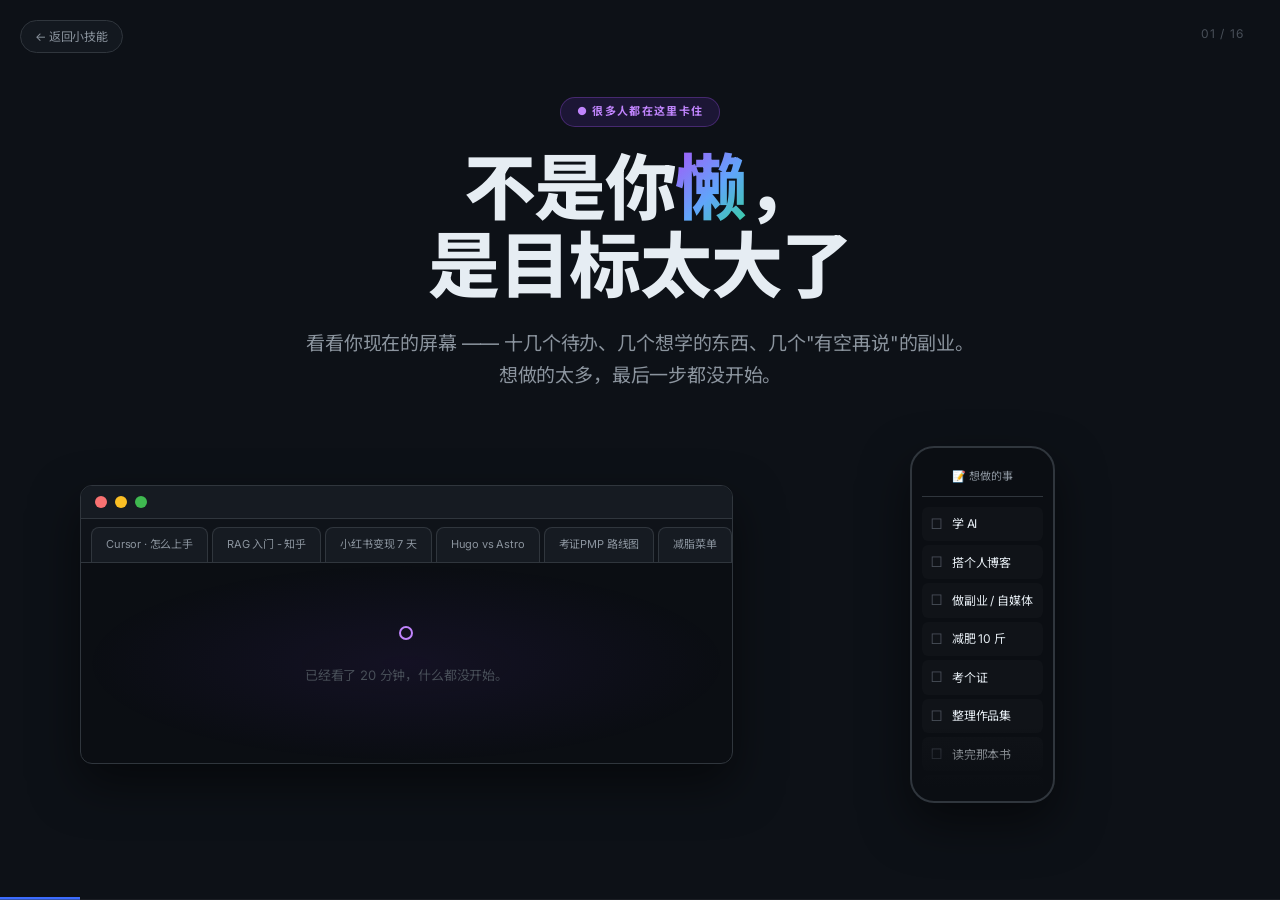
==== commit 7d58f294: "2026-4-24 自动更新" ====
--- a/skills/atomic-focus/index.html
+++ b/skills/atomic-focus/index.html
@@ -9,42 +9,47 @@
 <link rel="stylesheet" href="assets/animations.css">
 <link rel="stylesheet" href="assets/style.css">
 <style id="af-transition-override">
-  /* 更有质感的切换：垂直位移 + 轻微缩放 + 模糊 + 长缓动 */
-  .deck .slide{
-    transition:
-      opacity .7s cubic-bezier(.22,.61,.36,1),
-      transform .95s cubic-bezier(.22,.61,.36,1),
-      filter .6s cubic-bezier(.22,.61,.36,1) !important;
-    transform: translateY(56px) scale(.965) !important;
-    filter: blur(14px) !important;
-    will-change: transform, opacity, filter;
+  /* 极致防闪白方案 */
+  :root {
+    --bg: #0d1117 !important;
   }
-  .deck .slide.is-active{
-    transform: translateY(0) scale(1) !important;
-    filter: blur(0) !important;
+  
+  html, body {
+    background: #0d1117 !important;
+    margin: 0;
+    padding: 0;
   }
-  .deck .slide.is-prev{
-    transform: translateY(-56px) scale(.965) !important;
-    filter: blur(14px) !important;
+
+  .deck {
+    background: #0d1117 !important;
   }
-  /* 预览模式下强制无过渡 */
-  html[data-preview="1"] .deck .slide,
-  body[data-preview="1"] .deck .slide{
-    transition:none !important;
-    transform:none !important;
-    filter:none !important;
+
+  /* 统一所有 slide 的背景，防止切换瞬间露出底色 */
+  .deck .slide {
+    background-color: #0d1117 !important;
+    transition: 
+      opacity .6s cubic-bezier(0.4, 0, 0.2, 1),
+      transform .6s cubic-bezier(0.4, 0, 0.2, 1) !important;
+    transform: translateY(20px) !important;
+    opacity: 0 !important;
+    pointer-events: none;
+    visibility: hidden;
   }
-  /* 禁用动画偏好时也保持安静 */
-  @media (prefers-reduced-motion: reduce){
-    .deck .slide{
-      transition: opacity .3s ease !important;
-      transform:none !important;
-      filter:none !important;
-    }
-    .deck .slide.is-active,.deck .slide.is-prev{
-      transform:none !important;
-      filter:none !important;
-    }
+  
+  .deck .slide.is-active {
+    transform: translateY(0) !important;
+    opacity: 1 !important;
+    pointer-events: auto;
+    visibility: visible;
+    z-index: 2;
+  }
+
+  /* 稍微保留上一页，实现叠加感，防止露出底色 */
+  .deck .slide.is-prev {
+    transform: translateY(-10px) !important;
+    opacity: 0 !important;
+    visibility: visible; /* 即使在淡出也保持可见，增加重叠度 */
+    z-index: 1;
   }
 </style>
 </head>
@@ -58,12 +63,12 @@
   <section class="slide is-active">
     <div class="oc-cbg"></div>
     <div class="oc-cgrid"></div>
-    <div class="oc-snum">01 / 14</div>
+    <div class="oc-snum">01 / 16</div>
     <div class="oc-tag">● 很多人都在这里卡住</div>
     <h1 class="oc-h1">不是你<span class="oc-g">懒</span>，<br>是目标太大了</h1>
     <p class="oc-sub">看看你现在的屏幕 —— 十几个待办、几个想学的东西、几个"有空再说"的副业。<br>想做的太多，最后一步都没开始。</p>
 
-    <div class="af-chaos stagger" style="margin-top:36px">
+    <div class="af-chaos stagger" style="margin-top:36px" data-anim="stagger-list">
       <div class="af-browser">
         <div class="af-browser-bar">
           <span class="dot"></span><span class="dot"></span><span class="dot"></span>
@@ -110,14 +115,31 @@
   <section class="slide">
     <div class="oc-cbg"></div>
     <div class="oc-cgrid"></div>
-    <div class="oc-snum">02 / 14</div>
+    <div class="oc-snum">02 / 16</div>
     <div class="oc-tag">● 所以我做了这个 AI SKILL</div>
 
     <div class="af-rock-anim">
-      <div class="af-rock">🪨</div>
-      <div class="af-blocks">
-        <div class="af-block"></div><div class="af-block"></div><div class="af-block"></div><div class="af-block"></div><div class="af-block"></div>
-        <div class="af-block"></div><div class="af-block"></div><div class="af-block"></div><div class="af-block"></div><div class="af-block"></div>
+      <div class="af-goal-big">
+        <div class="af-goal-kicker">🎯 大目标</div>
+        <div class="af-goal-title">搭建本地知识库</div>
+      </div>
+      <div class="af-goal-subs">
+        <div class="af-goal-kicker">✅ 拆成 15 分钟能推进的下一步</div>
+        <div class="af-goal-primary">
+          <div class="af-goal-p1">1.1 搜集主流的知识库方案</div>
+        </div>
+        <div class="af-goal-secondary">
+          <ul class="af-goal-grid">
+            <li class="af-goal-p2">1.2 对比方案优缺点、本地适配性并选定最终软件</li>
+            <li class="af-goal-p3">1.3 完成本地安装部署</li>
+            <li class="af-goal-p4">1.4 完成软件首次打开初始化</li>
+            <li class="af-goal-p5">1.5 规划知识库分类逻辑，确定目录框架</li>
+            <li class="af-goal-p6">1.6 细化并搭建完整目录结构</li>
+            <li class="af-goal-p7">1.7 梳理日常记录、归档、检索规则，编写 SOP 初稿</li>
+            <li class="af-goal-p8">1.8 完善补充 SOP 细节，定稿知识库使用规范文档</li>
+            <li class="af-goal-p9">1.9 调研备份方式，配置定时自动备份并测试有效性</li>
+          </ul>
+        </div>
       </div>
     </div>
 
@@ -137,7 +159,7 @@
   <section class="slide">
     <div class="oc-cbg"></div>
     <div class="oc-cgrid"></div>
-    <div class="oc-snum">03 / 14</div>
+    <div class="oc-snum">03 / 16</div>
     <div class="oc-tag">● 思路来源 · 不是凭空想出来的</div>
     <h2 class="oc-h2">两个被验证过的<span class="oc-g">底层思路</span></h2>
 
@@ -169,7 +191,7 @@
   <section class="slide">
     <div class="oc-cbg"></div>
     <div class="oc-cgrid"></div>
-    <div class="oc-snum">04 / 14</div>
+    <div class="oc-snum">04 / 16</div>
     <div class="oc-tag">● 场景 1 · 副业 / 自媒体启动困难</div>
     <h2 class="oc-h2">"做一个项目" 太大 →<br><span class="oc-g">现在就能做的下一步</span></h2>
 
@@ -226,7 +248,7 @@
   <section class="slide">
     <div class="oc-cbg"></div>
     <div class="oc-cgrid"></div>
-    <div class="oc-snum">05 / 14</div>
+    <div class="oc-snum">05 / 16</div>
     <div class="oc-tag">● 场景 2 · 灵感来得快，丢得也快</div>
     <h2 class="oc-h2">随时随地，<span class="oc-g">先接住再说</span></h2>
 
@@ -236,17 +258,17 @@
         <div class="af-ti">
           <div class="af-ti-icon">🚶‍♂️</div>
           <div class="af-ti-time">08:12 · 走去上班的路上</div>
-          <div class="af-ti-bubble">突然想到一个 B 站视频选题：<br>"AI Skill 怎么用"</div>
+          <div class="af-ti-bubble">突然想到一个 B 站视频选题</div>
         </div>
         <div class="af-ti">
           <div class="af-ti-icon">🏋️</div>
           <div class="af-ti-time">14:30 · 健身房换组间隙</div>
-          <div class="af-ti-bubble">门店培训流程<br>有个优化点</div>
+          <div class="af-ti-bubble">门店培训流程有个优化点</div>
         </div>
         <div class="af-ti">
-          <div class="af-ti-icon">☕</div>
+          <div class="af-ti-icon">🧍‍♂️</div>
           <div class="af-ti-time">18:45 · 星巴克排队</div>
-          <div class="af-ti-bubble">周报模板<br>可以这样写</div>
+          <div class="af-ti-bubble">诶周报模板可以这样写</div>
         </div>
       </div>
     </div>
@@ -264,7 +286,7 @@
   <section class="slide">
     <div class="oc-cbg"></div>
     <div class="oc-cgrid"></div>
-    <div class="oc-snum">06 / 14</div>
+    <div class="oc-snum">06 / 16</div>
     <div class="oc-tag">● 想法池 · 不让任何灵感消失</div>
     <h2 class="oc-h2">一句话进去，<span class="oc-g">结构化收纳</span></h2>
 
@@ -283,7 +305,6 @@
             <div class="af-name">原子专注迭代助手</div>
             <div class="af-bubble bot">
               好，<b style="color:#3fb950">已加入想法池 #30</b> 🐝<br>
-              这个原子助手就是之前装的番茄钟技能对吧？<br><br>
               确认几个问题我就能帮你拆解：
               <ol>
                 <li>视频形式：实拍出镜？录屏？AI 生成画面？</li>
@@ -317,7 +338,7 @@
         </div>
         <div class="af-idea-row">
           <span class="id">#27</span>
-          <span class="txt">B 站视频选题：AI Skill 怎么用</span>
+          <span class="txt">B 站视频选题</span>
           <span class="time">08:12</span>
         </div>
         <div class="af-idea-row">
@@ -345,7 +366,7 @@
   <section class="slide">
     <div class="oc-cbg"></div>
     <div class="oc-cgrid"></div>
-    <div class="oc-snum">07 / 14</div>
+    <div class="oc-snum">07 / 16</div>
     <div class="oc-tag">● 场景 3 · 看见进度，成就感回来</div>
     <h2 class="oc-h2">每天自动生成 <span class="oc-g">专注日记</span></h2>
 
@@ -429,7 +450,7 @@
   <section class="slide">
     <div class="oc-cbg"></div>
     <div class="oc-cgrid"></div>
-    <div class="oc-snum">08 / 14</div>
+    <div class="oc-snum">08 / 16</div>
     <div class="oc-tag">● 做的那一半讲完了 · 还有学的那一半</div>
     <h2 class="oc-h2">原子助手只是<span class="oc-g">半个飞轮</span></h2>
 
@@ -475,27 +496,27 @@
   </section>
 
   <!-- ============ SLIDE 9 · 认知快启 对比反差 ============ -->
-  <section class="slide">
-    <div class="oc-cbg"></div>
-    <div class="oc-cgrid"></div>
-    <div class="oc-snum">09 / 14</div>
+  <section class="slide slide-compare-rag">
+    <div class="oc-cbg"></div>
+    <div class="oc-cgrid"></div>
+    <div class="oc-snum">09 / 16</div>
     <div class="oc-tag">● 场景 4 · 学 AI 但一直听不懂</div>
-    <h2 class="oc-h2">很多人不是不学，是 <span class="oc-g">"讲法不对"</span></h2>
+    <h2 class="oc-h2">我才不是笨，是 <span class="oc-g">"输入格式不对"</span></h2>
 
     <div class="af-compare">
       <div class="col bad">
         <span class="label">❌ 标准 AI 回答</span>
         <h4>什么是 RAG？</h4>
         <div class="jargon">
-RAG（Retrieval-Augmented Generation）是一种检索增强生成技术，通过 Embedding 向量化将文档映射到高维向量空间，再基于相似度检索进行 Agent 增强的 generation 流程…
+RAG（Retrieval-Augmented Generation，检索增强生成）是一种将信息检索技术与生成式大语言模型结合的技术框架。其核心流程分为三步：1. 文档处理：通过Embedding（嵌入）技术将外部文档、知识库、SOP等文本转换为高维向量，并建立向量索引；2. 检索召回：当用户提问时，将用户问题也转换为向量，通过相似度匹配召回最相关的参考资料；3. 增强生成：将用户问题+召回的参考资料一起输入大模型，让模型基于真实资料生成回答，从而减少幻觉、保证内容有据可依。
         </div>
         <p style="margin-top:10px;font-size:12px;color:#484f58;line-height:1.6">
-          观众表情：🤯 看不懂 → 关掉
+          🤯 看不懂 → 关掉
         </p>
       </div>
 
       <div class="af-compare-mid">
-        <div class="user-said">👤 听不懂</div>
+        <div class="user-said">👤： 听不懂</div>
         <div class="arrow">→</div>
       </div>
 
@@ -503,9 +524,11 @@
         <span class="label">✅ 认知快启</span>
         <h4>什么是 RAG？</h4>
         <div class="analogy">
-          想象一个便利店 <strong>店员</strong>。<br><br>
-          他不会把全部商品都背下来，而是<strong>随手翻一下库存系统</strong>，看看店里有啥，再回答你。<br><br>
-          <strong>RAG</strong> = 给 AI 配了这么一个"随查随用的库存系统"，不用全背，但回答有据。
+          想象一个<span style="color:#c084fc">记性不好但会用工具的同事</span>。<br><br>
+          老板问他：“上周的活动复盘数据在哪？”<br><br>
+          他根本没背下来，但他会<span style="color:#c084fc">立刻打开共享盘、翻出对应的表格，对着数据念给你听</span>。<br><br>
+          <strong>RAG</strong> = <span style="color:#c084fc">给AI装了个「随时查资料的小帮手」</span>。<br><br>
+          它<span style="color:#c084fc">不用死记硬背所有知识</span>，需要回答时，<span style="color:#c084fc">先去你的知识库/文档里找资料</span>，再用找到的信息回答你，<span style="color:#c084fc">既不会瞎编，也不用把所有东西都塞进脑子里</span>。
         </div>
       </div>
     </div>
@@ -513,11 +536,135 @@
     <div class="notes">这一页做"反差打击"。左边故意让观众感到烦躁，右边立刻给一口清泉。对比越强烈，"换种讲法"的威力越明显。</div>
   </section>
 
+  <!-- ============ SLIDE 10 · 认知快启 个性化适配 ============ -->
+  <section class="slide slide-cq-adapt">
+    <div class="oc-cbg"></div>
+    <div class="oc-cgrid"></div>
+    <div class="oc-snum">10 / 16</div>
+    <div class="oc-tag">● 核心能力 · 个性化适配 + 知识闭环</div>
+    <h2 class="oc-h2">它懂你，而且会越来越懂你</h2>
+
+    <div class="cq-block">
+      <div class="cq-block-title">上半部分：个性化适配（初次见面,原来你也玩原神吗？）</div>
+
+      <div class="cq-flow">
+        <div class="cq-box cq-tone-1">
+          <div class="cq-box-title">📋 认知画像读取</div>
+          <div class="cq-box-body">
+            <div class="cq-profile">
+              <div class="cq-profile-item">
+                <span class="cq-ico" aria-hidden="true">
+                  <svg viewBox="0 0 24 24"><path d="M9.5 4.5a4.5 4.5 0 0 0-4.5 4.5v2.2a3.3 3.3 0 0 0 1.2 2.6l.6.5v2.2a2 2 0 0 0 2 2h1.2"/><path d="M14.5 4.5a4.5 4.5 0 0 1 4.5 4.5v2.2a3.3 3.3 0 0 1-1.2 2.6l-.6.5v2.2a2 2 0 0 1-2 2h-1.2"/><path d="M10.8 9.2h2.4M10.8 12h2.4M10.8 14.8h2.4"/></svg>
+                </span>
+                <span><span class="cq-k">思维偏好：</span><span class="cq-hi">混合型</span></span>
+              </div>
+              <div class="cq-profile-item">
+                <span class="cq-ico" aria-hidden="true">
+                  <svg viewBox="0 0 24 24"><path d="M7 5.5h9a2 2 0 0 1 2 2V19a2.2 2.2 0 0 0-2-1.2H7a2.2 2.2 0 0 0-2 1.2V7.5a2 2 0 0 1 2-2z"/><path d="M7 8h9M7 11h7"/></svg>
+                </span>
+                <span><span class="cq-k">学习背景：</span><span class="cq-hi">语文，数学，物理，化学，生物，都不太好</span></span>
+              </div>
+              <div class="cq-profile-item">
+                <span class="cq-ico" aria-hidden="true">
+                  <svg viewBox="0 0 24 24"><path d="M7.5 14.5h9"/><path d="M9 10.5l.6-.6a1.8 1.8 0 0 1 2.6 0l.3.3a1.8 1.8 0 0 0 2.6 0l.6-.6"/><path d="M8.8 18.2h6.4a4 4 0 0 0 4-4v-3.6a3.1 3.1 0 0 0-3.1-3.1h-.9l-1.2 1.2a2.8 2.8 0 0 1-4 0L8.8 7.5h-.9A3.1 3.1 0 0 0 4.8 10.6v3.6a4 4 0 0 0 4 4z"/></svg>
+                </span>
+                <span><span class="cq-k">熟悉领域：</span><span class="cq-hi">游戏</span></span>
+              </div>
+              <div class="cq-profile-item">
+                <span class="cq-ico" aria-hidden="true">
+                  <svg viewBox="0 0 24 24"><path d="M12 3l2.2 2.2 3.1.4-1.2 2.9.9 3-2.8-1.4L12 12.7 9.8 12l-2.8 1.4.9-3-1.2-2.9 3.1-.4L12 3z"/><path d="M8 14.5V21l4-2 4 2v-6.5"/></svg>
+                </span>
+                <span><span class="cq-k">专精领域：</span><span class="cq-hi">原神</span></span>
+              </div>
+            </div>
+          </div>
+        </div>
+
+        <div class="cq-arrow">↓</div>
+
+        <div class="cq-box cq-tone-2">
+          <div class="cq-box-title">🎯 类比策略匹配</div>
+          <div class="cq-box-body">
+            <div><span class="cq-ok">✅</span> 优先使用：原神相关</div>
+            <div><span class="cq-no">❌</span> 刻意避开：历史典故、地理类比、文化背景</div>
+          </div>
+        </div>
+
+        <div class="cq-arrow">↓</div>
+
+        <div class="cq-box cq-tone-3">
+          <div class="cq-box-title">💬 输出结果</div>
+          <div class="cq-box-body">
+            “RAG 就像<span class="cq-hi">钟离 + 往生堂千年藏书库</span>，你问他<span class="cq-hi">“璃月上古契约与魔神旧事”</span><br>
+            他会先查阅典籍溯源考证再作答，而不是像<span class="cq-hi">温迪</span>一样张口就来。”
+          </div>
+        </div>
+      </div>
+
+      <div class="cq-one">第一次见面，就知道用什么语言和你说话</div>
+    </div>
+
+    <div class="notes">这一页讲"个性化适配"：先读画像 → 匹配类比策略 → 输出结果。观众要感受到：不是更聪明，是更懂你。</div>
+  </section>
+
+  <!-- ============ SLIDE 11 · 认知快启 知识闭环 ============ -->
+  <section class="slide slide-cq-loop">
+    <div class="oc-cbg"></div>
+    <div class="oc-cgrid"></div>
+    <div class="oc-snum">11 / 16</div>
+    <div class="oc-tag">● 核心能力 · 个性化适配 + 知识闭环</div>
+    <h2 class="oc-h2">越用越懂你：知识积累与闭环</h2>
+
+    <div class="cq-loop">
+      <div class="cq-skill cq-skill-tomato">
+        <div class="cq-skill-title">🍅 原子化专注<br>迭代助手</div>
+        <div class="cq-skill-items">
+          <div>· 记录专注内容</div>
+          <div>· 积累知识储备</div>
+          <div>· 更新已知领域</div>
+        </div>
+      </div>
+
+      <div class="cq-kb">
+        <div class="cq-kb-title">📚 共享知识库</div>
+        <div class="cq-kb-items">
+          <div>✓ known 列表</div>
+          <div>✓ unknown 列表</div>
+          <div>✓ 成功类比库</div>
+          <div>✓ 学习进度</div>
+        </div>
+      </div>
+
+      <div class="cq-skill cq-skill-purple">
+        <div class="cq-skill-title">🧠 认知快启</div>
+        <div class="cq-skill-items">
+          <div>· 判断理解阶段</div>
+          <div>· 动态调整策略</div>
+          <div>· 个性化输出</div>
+        </div>
+      </div>
+
+      <div class="cq-link cq-link-left" aria-hidden="true"></div>
+      <div class="cq-link cq-link-right" aria-hidden="true"></div>
+
+      <div class="cq-feedback">
+        <div class="cq-feedback-title">🔄 闭环反馈</div>
+        <div class="cq-feedback-body">
+          “这个概念你懂了 → 下次跳过”<br>
+          “这个类比有效 → 记录复用”
+        </div>
+      </div>
+    </div>
+
+    <div class="cq-one">两个 Skill 共用一个知识库，实时同步你的学习进度</div>
+    <div class="notes">这一页讲"越用越懂你"：两个 Skill 把学习进度写回共享知识库，反馈闭环让下一次输出更贴合。</div>
+  </section>
+
   <!-- ============ SLIDE 10 · 认知快启 理解度 ============ -->
   <section class="slide">
     <div class="oc-cbg"></div>
     <div class="oc-cgrid"></div>
-    <div class="oc-snum">10 / 14</div>
+    <div class="oc-snum">12 / 16</div>
     <div class="oc-tag">● 场景 4 续 · 理解度是可以被"解锁"的</div>
     <h2 class="oc-h2">一句 "听不懂"，就切换一种讲法</h2>
 
@@ -564,7 +711,7 @@
       </div>
       <div class="af-bar"><div class="af-bar-fill"></div></div>
       <div class="af-bar-marks"><span>😵‍💫 蒙</span><span>🤔 勉强</span><span>💡 哦！</span><span>😄 懂了</span></div>
-      <div class="af-check-card">终于懂了</div>
+      <div class="af-check-card">大师我悟了</div>
     </div>
 
     <div class="notes">核心交互闭环：一句"听不懂"换一种讲法，观众会意识到"原来学这件事可以这么轻松"。理解度条给的是一种"可视化的成就反馈"。</div>
@@ -574,7 +721,7 @@
   <section class="slide">
     <div class="oc-cbg"></div>
     <div class="oc-cgrid"></div>
-    <div class="oc-snum">11 / 14</div>
+    <div class="oc-snum">13 / 16</div>
     <div class="oc-tag">● 费曼学习法 · 真正理解的证据</div>
     <h2 class="oc-h2">真正懂了，<span class="oc-g">是你能讲出来</span></h2>
 
@@ -614,7 +761,7 @@
   <section class="slide">
     <div class="oc-cbg"></div>
     <div class="oc-cgrid"></div>
-    <div class="oc-snum">12 / 14</div>
+    <div class="oc-snum">14 / 16</div>
     <div class="oc-tag">● 已开源 · 网站 + GITHUB</div>
     <h2 class="oc-h2">不用等一个复杂产品，<br><span class="oc-g">现在就能用</span></h2>
 
@@ -696,9 +843,9 @@
   <section class="slide">
     <div class="oc-cbg"></div>
     <div class="oc-cgrid"></div>
-    <div class="oc-snum">13 / 14</div>
+    <div class="oc-snum">15 / 16</div>
     <div class="oc-tag">● 从这里 · 到这里</div>
-    <h2 class="oc-h2">真正能改变人的工具，<br>往往<span class="oc-g">不最复杂</span></h2>
+    <h2 class="oc-h2">真正能改变人的工具，<br>往往<span class="oc-g">不是最复杂的</span></h2>
 
     <div class="af-collapse">
       <div class="af-collapse-col before">
@@ -736,7 +883,7 @@
   <section class="slide">
     <div class="oc-cbg"></div>
     <div class="oc-cgrid"></div>
-    <div class="oc-snum">14 / 14</div>
+    <div class="oc-snum">16 / 16</div>
     <div class="oc-tag">● 最后一句话</div>
 
     <h1 class="oc-huge" style="margin-top:10px">把<span class="oc-g">大目标</span>，</h1>
--- a/skills/atomic-focus/assets/style.css
+++ b/skills/atomic-focus/assets/style.css
@@ -192,29 +192,208 @@
    SCENE — ROCK TO BLOCKS (title)
    ======================================================== */
 .af-rock-anim{
-  position:relative;width:360px;height:200px;margin:24px auto 16px;
-}
-.af-rock{
-  position:absolute;left:50%;top:50%;transform:translate(-50%,-50%);
-  font-size:100px;filter:drop-shadow(0 8px 24px rgba(124,58,237,.4));
-  animation:af-rock-break 6s ease-in-out infinite;
-}
-@keyframes af-rock-break{
-  0%,20%{opacity:1;transform:translate(-50%,-50%) scale(1)}
-  40%{opacity:0;transform:translate(-50%,-50%) scale(1.15)}
-  100%{opacity:0;transform:translate(-50%,-50%) scale(1.15)}
-}
-.af-blocks{
-  position:absolute;inset:0;display:grid;grid-template-columns:repeat(5,1fr);gap:8px;
-  opacity:0;animation:af-blocks-in 6s ease-in-out infinite;
-}
-@keyframes af-blocks-in{
-  0%,35%{opacity:0}
-  55%,100%{opacity:1}
-}
-.af-block{
-  background:linear-gradient(135deg,rgba(124,58,237,.3),rgba(88,166,255,.2));
-  border:1px solid rgba(168,85,247,.4);border-radius:8px;aspect-ratio:1;
+  position:relative;width:min(760px,90vw);height:310px;margin:24px auto 16px;
+  display:flex;align-items:center;justify-content:center;
+}
+.af-goal-big{
+  position:absolute;left:50%;top:50%;
+  transform:translate(-50%,-50%);
+  position:absolute;
+  text-align:center;
+  padding:22px 26px;
+  border-radius:16px;
+  border:1px solid rgba(168,85,247,.45);
+  background:linear-gradient(135deg,rgba(124,58,237,.18),rgba(88,166,255,.10));
+  box-shadow:0 18px 46px rgba(0,0,0,.45);
+  animation:af-goal-big 7s cubic-bezier(.4,0,.2,1) infinite;
+  overflow:visible;
+  will-change: transform, opacity;
+}
+.af-goal-big::before,
+.af-goal-big::after{
+  content:'';
+  position:absolute;
+  left:50%;
+  top:50%;
+  width:6px;
+  height:6px;
+  border-radius:999px;
+  transform:translate(-50%,-50%) scale(.2);
+  opacity:0;
+  background:var(--oc-accent3);
+  box-shadow:
+    -70px -30px 0 var(--oc-accent2),
+    -42px -54px 0 var(--oc-blue),
+    -14px -62px 0 var(--oc-green),
+     18px -58px 0 var(--oc-accent3),
+     46px -44px 0 var(--oc-pink),
+     72px -18px 0 var(--oc-blue),
+     78px  18px 0 var(--oc-accent2),
+     52px  46px 0 var(--oc-green),
+     18px  64px 0 var(--oc-accent3),
+    -18px  64px 0 var(--oc-blue),
+    -52px  44px 0 var(--oc-pink),
+    -78px  16px 0 var(--oc-green),
+    -72px -10px 0 var(--oc-accent3);
+  animation:af-goal-burst 7s cubic-bezier(.4,0,.2,1) infinite;
+  pointer-events:none;
+}
+.af-goal-big::after{
+  width:4px;
+  height:4px;
+  filter:blur(.2px);
+  box-shadow:
+    -58px -8px 0 var(--oc-blue),
+    -34px -28px 0 var(--oc-accent3),
+    -10px -40px 0 var(--oc-green),
+     14px -42px 0 var(--oc-pink),
+     38px -30px 0 var(--oc-blue),
+     56px -6px 0 var(--oc-accent2),
+     58px  16px 0 var(--oc-green),
+     40px  34px 0 var(--oc-accent3),
+     12px  46px 0 var(--oc-blue),
+    -12px  46px 0 var(--oc-pink),
+    -40px  34px 0 var(--oc-green),
+    -56px  14px 0 var(--oc-accent2);
+}
+.af-goal-kicker{
+  font-size:11px;
+  letter-spacing:.14em;
+  text-transform:uppercase;
+  color:var(--oc-accent3);
+  font-weight:800;
+  margin-bottom:10px;
+  opacity:.95;
+}
+.af-goal-title{
+  font-size:40px;
+  font-weight:900;
+  letter-spacing:-.02em;
+  color:var(--oc-text);
+  text-shadow:0 12px 30px rgba(124,58,237,.25);
+}
+@keyframes af-goal-big{
+  0%,32%{opacity:1;transform:translate(-50%,-50%) scale(1)}
+  36%{transform:translate(-50%,-50%) scale(1.02) rotate(-1deg)}
+  40%{transform:translate(-50%,-50%) scale(1.03) rotate(1deg)}
+  44%{opacity:.92;transform:translate(-50%,-50%) scale(1.06)}
+  50%{opacity:0;transform:translate(-50%,-54%) scale(1.12)}
+  100%{opacity:0;transform:translate(-50%,-54%) scale(1.12)}
+}
+@keyframes af-goal-burst{
+  0%,34%{opacity:0;transform:translate(-50%,-50%) scale(.2)}
+  40%{opacity:1;transform:translate(-50%,-50%) scale(1)}
+  52%{opacity:0;transform:translate(-50%,-50%) scale(2.8)}
+  100%{opacity:0;transform:translate(-50%,-50%) scale(2.8)}
+}
+.af-goal-subs{
+  position:absolute;
+  inset:0;
+  width:100%;
+  height:100%;
+  display:flex;
+  align-items:center;
+  justify-content:flex-start;
+  flex-direction:column;
+  padding:18px 22px 0;
+  opacity:0;
+  animation:af-goal-subs 7s cubic-bezier(.4,0,.2,1) infinite;
+}
+.af-goal-subs .af-goal-kicker{
+  position:static;
+  margin:0 0 14px;
+  width:auto;
+  text-align:center;
+  z-index:7;
+  pointer-events:none;
+}
+@keyframes af-goal-subs{
+  0%,44%{opacity:0}
+  56%,100%{opacity:1}
+}
+.af-goal-primary{
+  display:block;
+  width:100%;
+  text-align:center;
+  margin-bottom:20px;
+}
+.af-goal-primary .af-goal-p1{
+  width:fit-content;
+  max-width:100%;
+  margin:0 auto;
+  padding:8px 12px;
+  border-radius:14px;
+  border:2px solid rgba(168,85,247,.92);
+  background:linear-gradient(135deg,rgba(124,58,237,.34),rgba(88,166,255,.18));
+  box-shadow:
+    0 22px 70px rgba(0,0,0,.66),
+    0 0 0 1px rgba(168,85,247,.18) inset,
+    0 0 40px rgba(168,85,247,.22),
+    0 0 90px rgba(88,166,255,.16);
+  color:#f8faff;
+  font-size:clamp(46px,4.6vw,64px);
+  font-weight:900;
+  line-height:1.1;
+  text-align:center;
+  display:inline-flex;
+  align-items:center;
+  justify-content:center;
+  text-shadow:0 10px 26px rgba(124,58,237,.18);
+  position:relative;
+  z-index:10;
+  animation:af-goal-item 7s cubic-bezier(.4,0,.2,1) infinite;
+  animation-delay:.00s;
+  will-change: transform, opacity, filter;
+}
+.af-goal-secondary{
+  display:block;
+  width:100%;
+}
+.af-goal-grid{
+  margin:0;
+  padding:0;
+  list-style:none;
+  display:grid;
+  grid-template-columns:repeat(2, minmax(0, 1fr));
+  grid-auto-rows:minmax(38px, auto);
+  gap:10px 14px;
+  align-content:start;
+  justify-items:stretch;
+  align-items:start;
+  width:100%;
+}
+.af-goal-grid li{
+  background:rgba(255,255,255,.02);
+  border:1px solid rgba(48,54,61,.75);
+  border-radius:9px;
+  padding:4px 8px;
+  color:var(--oc-text);
+  font-size:11px;
+  line-height:1.2;
+  opacity:0;
+  width:100%;
+  position:relative;
+  z-index:1;
+  display:-webkit-box;
+  -webkit-box-orient:vertical;
+  -webkit-line-clamp:2;
+  overflow:hidden;
+  filter:blur(10px);
+  animation:af-goal-item 7s cubic-bezier(.4,0,.2,1) infinite;
+  will-change: transform, opacity, filter;
+}
+.af-goal-p2{animation-delay:.06s}
+.af-goal-p3{animation-delay:.12s}
+.af-goal-p4{animation-delay:.18s}
+.af-goal-p5{animation-delay:.24s}
+.af-goal-p6{animation-delay:.30s}
+.af-goal-p7{animation-delay:.36s}
+.af-goal-p8{animation-delay:.42s}
+.af-goal-p9{animation-delay:.48s}
+@keyframes af-goal-item{
+  0%,48%{opacity:0;transform:scale(.92) translateY(10px);filter:blur(10px)}
+  56%{opacity:1;transform:scale(1.03) translateY(0);filter:blur(0)}
+  70%,100%{opacity:1;transform:scale(1) translateY(0);filter:none}
 }
 
 /* ========================================================
@@ -238,7 +417,7 @@
    CHAT (原子助手 / 认知快启 对话)
    ======================================================== */
 .af-chat{
-  width:100%;max-width:780px;background:var(--oc-surface);
+  width:100%;max-width:100% !important;background:var(--oc-surface);
   border:1px solid var(--oc-border);border-radius:16px;
   padding:22px 24px;text-align:left;margin-top:14px;
 }
@@ -252,7 +431,7 @@
 .af-avatar.user{background:linear-gradient(135deg,#ec4899,#f97316);color:#fff}
 .af-avatar.bot{background:linear-gradient(135deg,#7c3aed,#58a6ff);color:#fff}
 .af-bubble{
-  max-width:78%;padding:12px 16px;border-radius:14px;font-size:14px;line-height:1.55;
+  max-width:600px !important;padding:12px 16px;border-radius:14px;font-size:14px;line-height:1.55;
   background:var(--oc-surface2);color:var(--oc-text);border:1px solid var(--oc-border);
 }
 .af-bubble.user{
@@ -310,9 +489,9 @@
 .af-compare .col p{font-size:14px;line-height:1.7;margin-bottom:6px}
 .af-compare .col .jargon{
   font-family:'JetBrains Mono',monospace;font-size:12px;color:var(--oc-dimmer);
-  line-height:1.75;background:rgba(0,0,0,.3);padding:10px;border-radius:6px;
-}
-.af-compare .col .analogy{color:var(--oc-text);font-size:15px;line-height:1.75}
+  line-height:1.55;background:rgba(0,0,0,.3);padding:10px;border-radius:6px;
+}
+.af-compare .col .analogy{color:var(--oc-text);font-size:15px;line-height:1.65}
 .af-compare .col .analogy strong{color:var(--oc-accent3)}
 .af-compare-mid{
   display:flex;flex-direction:column;align-items:center;justify-content:center;
@@ -325,6 +504,222 @@
   font-size:13px;color:#fff;font-weight:600;white-space:nowrap;
 }
 
+/* Slide 9 (RAG compare) — scale text + icons only */
+.slide-compare-rag .oc-tag{font-size:12px}
+.slide-compare-rag .af-compare .col .label{font-size:12.5px}
+.slide-compare-rag .af-compare .col h4{font-size:20px}
+.slide-compare-rag .af-compare .col .jargon{font-size:13.5px}
+.slide-compare-rag .af-compare .col .analogy{font-size:17px}
+.slide-compare-rag .af-compare .col.bad p{font-size:14px!important;line-height:1.6!important}
+.slide-compare-rag .af-compare-mid .arrow{font-size:30px}
+.slide-compare-rag .af-compare-mid .user-said{font-size:15px}
+
+/* ========================================================
+   认知快启 · 个性化适配 / 知识闭环（新增 2 页）
+   ======================================================== */
+.slide-cq-adapt .cq-block,
+.slide-cq-loop .cq-loop{
+  width:100%;
+  max-width:1040px;
+}
+
+.slide-cq-adapt .cq-block{margin-top:18px;text-align:left}
+.slide-cq-adapt .cq-block-title{
+  font-size:12px;
+  color:var(--oc-dim);
+  letter-spacing:.12em;
+  text-transform:uppercase;
+  margin-bottom:14px;
+}
+.slide-cq-adapt .cq-flow{
+  display:flex;
+  flex-direction:column;
+  align-items:stretch;
+  gap:12px;
+}
+.slide-cq-adapt .cq-box{
+  border-radius:14px;
+  border:1px solid rgba(168,85,247,.28);
+  padding:16px 18px;
+  background:rgba(124,58,237,.08);
+  box-shadow:0 16px 40px rgba(0,0,0,.35);
+}
+.slide-cq-adapt .cq-tone-1{background:rgba(124,58,237,.10);border-color:rgba(168,85,247,.30)}
+.slide-cq-adapt .cq-tone-2{background:rgba(168,85,247,.08);border-color:rgba(168,85,247,.34)}
+.slide-cq-adapt .cq-tone-3{background:rgba(192,132,252,.06);border-color:rgba(192,132,252,.30)}
+.slide-cq-adapt .cq-box-title{
+  font-weight:700;
+  color:var(--oc-text);
+  margin-bottom:10px;
+  font-size:16px;
+}
+.slide-cq-adapt .cq-box-body{
+  color:var(--oc-text);
+  font-size:15px;
+  line-height:1.65;
+}
+.slide-cq-adapt .cq-hi{color:var(--oc-accent3);font-weight:700}
+.slide-cq-adapt .cq-profile{
+  display:grid;
+  grid-template-columns:1fr 1fr;
+  column-gap:28px;
+  row-gap:10px;
+  align-items:start;
+}
+.slide-cq-adapt .cq-profile-item{
+  display:flex;
+  align-items:flex-start;
+  gap:8px;
+  min-width:0;
+}
+.slide-cq-adapt .cq-ico{
+  width:16px;
+  height:16px;
+  flex:0 0 16px;
+  margin-top:2px;
+  color:var(--oc-dim);
+}
+.slide-cq-adapt .cq-ico svg{
+  width:16px;
+  height:16px;
+  display:block;
+  stroke:currentColor;
+  stroke-width:1.8;
+  stroke-linecap:round;
+  stroke-linejoin:round;
+  fill:none;
+}
+.slide-cq-adapt .cq-k{color:var(--oc-text);font-weight:600}
+.slide-cq-adapt .cq-arrow{
+  text-align:center;
+  color:var(--oc-accent3);
+  font-size:18px;
+  font-size:18px;
+  font-weight:800;
+  opacity:.95;
+}
+.slide-cq-adapt .cq-ok{color:var(--oc-green);font-weight:800}
+.slide-cq-adapt .cq-no{color:var(--oc-red);font-weight:800}
+.slide-cq-adapt .cq-one{
+  margin-top:14px;
+  text-align:center;
+  color:var(--oc-accent3);
+  font-weight:700;
+  font-size:16px;
+}
+
+.slide-cq-loop .cq-loop{
+  margin-top:18px;
+  position:relative;
+  --kbw:360px;
+  display:grid;
+  grid-template-columns:1fr var(--kbw) 1fr;
+  grid-template-rows:auto auto;
+  grid-template-areas:
+    "left kb right"
+    ". feedback .";
+  gap:22px 26px;
+  align-items:start;
+  text-align:left;
+}
+.slide-cq-loop .cq-skill{
+  border-radius:14px;
+  border:1px solid rgba(48,54,61,.9);
+  background:rgba(22,27,34,.78);
+  padding:18px 18px;
+  box-shadow:0 16px 40px rgba(0,0,0,.35);
+}
+.slide-cq-loop .cq-skill-title{
+  font-weight:800;
+  font-size:16px;
+  color:var(--oc-text);
+  margin-bottom:10px;
+  line-height:1.25;
+}
+.slide-cq-loop .cq-skill-items{color:var(--oc-text);font-size:14px;line-height:1.65}
+.slide-cq-loop .cq-skill-tomato{border-color:rgba(249,115,22,.40);background:rgba(249,115,22,.06)}
+.slide-cq-loop .cq-skill-purple{border-color:rgba(168,85,247,.45);background:rgba(124,58,237,.06)}
+.slide-cq-loop .cq-skill.cq-skill-tomato{grid-area:left}
+.slide-cq-loop .cq-skill.cq-skill-purple{grid-area:right}
+
+.slide-cq-loop .cq-kb{
+  grid-area:kb;
+  width:var(--kbw);
+  justify-self:center;
+  border-radius:14px;
+  border:2px solid rgba(251,191,36,.55);
+  background:rgba(251,191,36,.06);
+  padding:18px 18px;
+  box-shadow:0 18px 50px rgba(251,191,36,.08), 0 16px 40px rgba(0,0,0,.35);
+  position:relative;
+}
+.slide-cq-loop .cq-kb-title{
+  font-weight:900;
+  color:var(--oc-yellow);
+  font-size:16px;
+  margin-bottom:10px;
+}
+.slide-cq-loop .cq-kb-items{color:var(--oc-text);font-size:14px;line-height:1.65}
+
+.slide-cq-loop .cq-link{
+  position:absolute;
+  top:86px;
+  height:0;
+  border-top:2px dashed rgba(168,85,247,.35);
+  opacity:.95;
+}
+.slide-cq-loop .cq-link::before,
+.slide-cq-loop .cq-link::after{
+  content:'';
+  position:absolute;
+  top:-5px;
+  width:0;height:0;
+  border-top:5px solid transparent;
+  border-bottom:5px solid transparent;
+}
+.slide-cq-loop .cq-link::before{
+  left:-2px;
+  border-right:8px solid rgba(168,85,247,.55);
+}
+.slide-cq-loop .cq-link::after{
+  right:-2px;
+  border-left:8px solid rgba(168,85,247,.55);
+}
+.slide-cq-loop .cq-link-left{
+  left:calc(50% - (var(--kbw) / 2) - 56px);
+  width:56px;
+}
+.slide-cq-loop .cq-link-right{
+  left:calc(50% + (var(--kbw) / 2));
+  width:56px;
+}
+
+.slide-cq-loop .cq-feedback{
+  grid-area:feedback;
+  justify-self:center;
+  width:var(--kbw);
+  border-radius:14px;
+  border:2px solid rgba(63,185,80,.55);
+  background:rgba(63,185,80,.06);
+  padding:16px 18px;
+  box-shadow:0 18px 50px rgba(63,185,80,.08), 0 16px 40px rgba(0,0,0,.35);
+  text-align:left;
+}
+.slide-cq-loop .cq-feedback-title{
+  font-weight:900;
+  color:var(--oc-green);
+  font-size:16px;
+  margin-bottom:8px;
+}
+.slide-cq-loop .cq-feedback-body{color:var(--oc-text);font-size:14px;line-height:1.65}
+.slide-cq-loop .cq-one{
+  margin-top:14px;
+  text-align:center;
+  color:var(--oc-accent3);
+  font-weight:700;
+  font-size:16px;
+}
+
 /* ========================================================
    UNDERSTANDING BAR + STEPS (费曼)
    ======================================================== */
@@ -405,21 +800,41 @@
   display:flex;flex-direction:column;align-items:center;gap:10px;position:relative;
 }
 .af-ti-icon{
-  font-size:36px;background:var(--oc-surface);border:2px solid rgba(168,85,247,.4);
-  border-radius:50%;width:76px;height:76px;display:flex;align-items:center;justify-content:center;
-  z-index:2;box-shadow:0 8px 24px rgba(124,58,237,.3);
+  font-size:46px;background:var(--oc-surface);border:2px solid rgba(168,85,247,.4);
+  border-radius:50%;width:88px;height:88px;display:flex;align-items:center;justify-content:center;
+  z-index:2;box-shadow:0 10px 30px rgba(124,58,237,.32);
 }
 .af-ti-time{font-size:11px;color:var(--oc-dim);font-family:'JetBrains Mono',monospace}
 .af-ti-bubble{
-  background:var(--oc-surface);border:1px solid var(--oc-border);border-radius:10px;
-  padding:10px 14px;font-size:13px;color:var(--oc-text);max-width:220px;text-align:center;
-  line-height:1.5;position:relative;
+  background:rgba(22,27,34,.72);
+  border:1px solid rgba(168,85,247,.22);
+  border-radius:12px;
+  padding:10px 14px;
+  font-size:13px;
+  color:var(--oc-text);
+  max-width:240px;
+  text-align:center;
+  line-height:1.5;
+  position:relative;
+  box-shadow:0 10px 26px rgba(0,0,0,.45);
 }
 .af-ti-bubble::before{
-  content:'';position:absolute;top:-6px;left:50%;transform:translateX(-50%) rotate(45deg);
-  width:10px;height:10px;background:var(--oc-surface);
-  border-left:1px solid var(--oc-border);border-top:1px solid var(--oc-border);
-}
+  content:'';
+  position:absolute;
+  bottom:-6px;
+  left:50%;
+  transform:translateX(-50%) rotate(45deg);
+  width:10px;
+  height:10px;
+  background:rgba(22,27,34,.72);
+  border-right:1px solid rgba(168,85,247,.22);
+  border-bottom:1px solid rgba(168,85,247,.22);
+}
+
+/* Move bubbles above icons (keep alignment) */
+.af-ti-icon{order:1}
+.af-ti-time{order:2}
+.af-ti-bubble{order:0}
 .af-pool-card{
   margin:20px auto 0;background:linear-gradient(135deg,rgba(124,58,237,.18),rgba(88,166,255,.12));
   border:1px solid rgba(168,85,247,.4);border-radius:12px;padding:14px 22px;
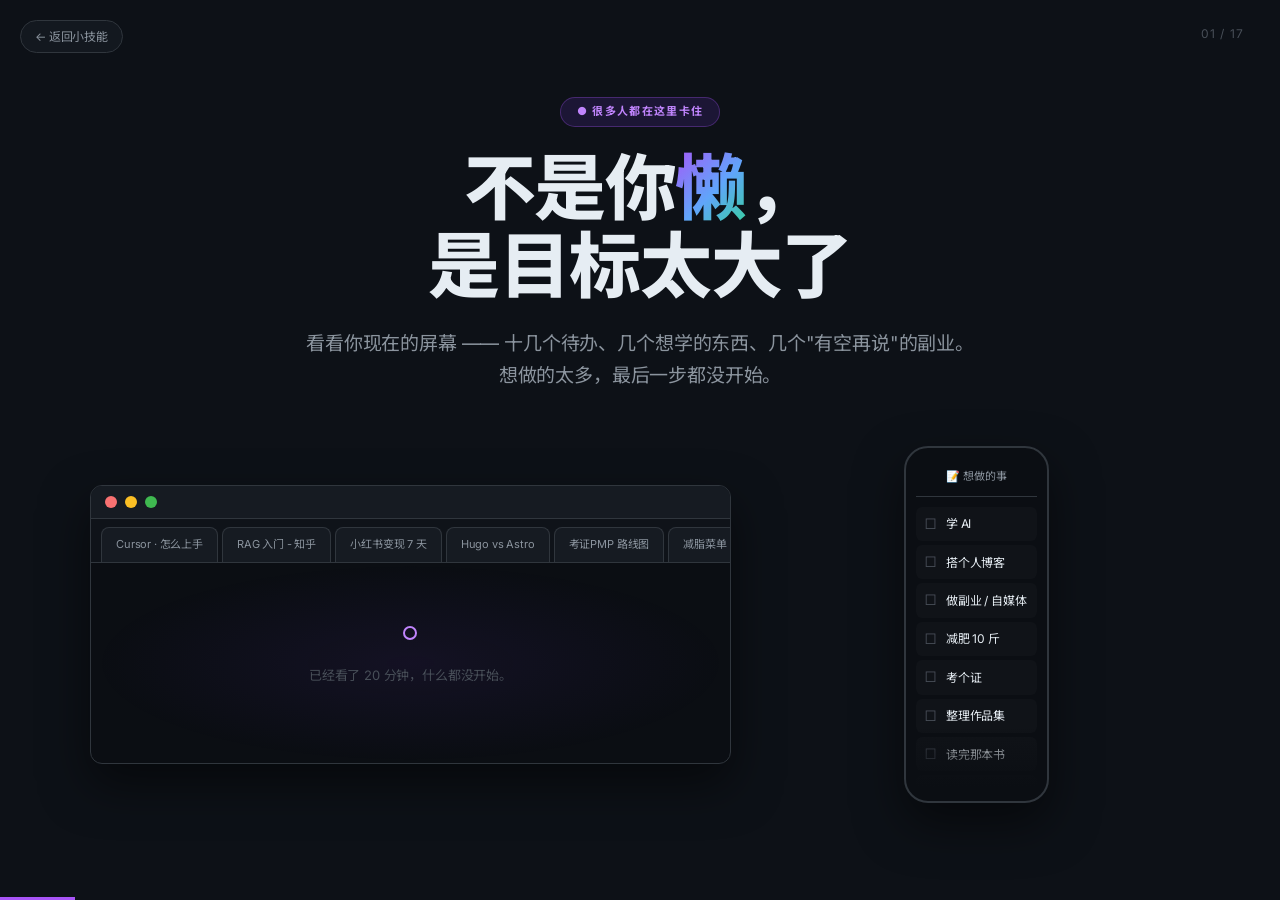
==== commit cbdbea4c: "2026-4-25 自动更新" ====
--- a/skills/atomic-focus/index.html
+++ b/skills/atomic-focus/index.html
@@ -63,7 +63,7 @@
   <section class="slide is-active">
     <div class="oc-cbg"></div>
     <div class="oc-cgrid"></div>
-    <div class="oc-snum">01 / 16</div>
+    <div class="oc-snum">01 / 17</div>
     <div class="oc-tag">● 很多人都在这里卡住</div>
     <h1 class="oc-h1">不是你<span class="oc-g">懒</span>，<br>是目标太大了</h1>
     <p class="oc-sub">看看你现在的屏幕 —— 十几个待办、几个想学的东西、几个"有空再说"的副业。<br>想做的太多，最后一步都没开始。</p>
@@ -108,14 +108,13 @@
       </div>
     </div>
 
-    <div class="notes">开场建立情绪锚点：不是观众能力问题，是"目标太大、太模糊"让他们动不了。2-3 秒让他们认同"我就是这样"。</div>
   </section>
 
   <!-- ============ SLIDE 2 · 标题揭晓 ============ -->
-  <section class="slide">
-    <div class="oc-cbg"></div>
-    <div class="oc-cgrid"></div>
-    <div class="oc-snum">02 / 16</div>
+  <section class="slide slide-atomic-title">
+    <div class="oc-cbg"></div>
+    <div class="oc-cgrid"></div>
+    <div class="oc-snum">02 / 17</div>
     <div class="oc-tag">● 所以我做了这个 AI SKILL</div>
 
     <div class="af-rock-anim">
@@ -152,14 +151,13 @@
       <span class="oc-pill">🔁 实时迭代</span>
     </div>
 
-    <div class="notes">标题页。不要继续铺情绪，直接亮产品。让观众知道"解法"是什么。</div>
   </section>
 
   <!-- ============ SLIDE 3 · 方法论（Atomic Habits + 番茄钟） ============ -->
   <section class="slide">
     <div class="oc-cbg"></div>
     <div class="oc-cgrid"></div>
-    <div class="oc-snum">03 / 16</div>
+    <div class="oc-snum">03 / 17</div>
     <div class="oc-tag">● 思路来源 · 不是凭空想出来的</div>
     <h2 class="oc-h2">两个被验证过的<span class="oc-g">底层思路</span></h2>
 
@@ -184,14 +182,13 @@
       <span>我只是把这套思路交给 AI，让它能 <b style="color:#c084fc">实时拆任务、实时更新下一步</b>。</span>
     </div>
 
-    <div class="notes">为产品找权威背书。两个公认的方法论结合起来，让观众潜意识里觉得"这靠谱"。</div>
   </section>
 
   <!-- ============ SLIDE 4 · 原子助手演示 (/goal /focus) ============ -->
   <section class="slide">
     <div class="oc-cbg"></div>
     <div class="oc-cgrid"></div>
-    <div class="oc-snum">04 / 16</div>
+    <div class="oc-snum">04 / 17</div>
     <div class="oc-tag">● 场景 1 · 副业 / 自媒体启动困难</div>
     <h2 class="oc-h2">"做一个项目" 太大 →<br><span class="oc-g">现在就能做的下一步</span></h2>
 
@@ -241,14 +238,13 @@
 
     <p class="oc-sub-sm" style="margin-top:18px;color:#c084fc">不是"改变人生"，是"先开始这 15 分钟"。</p>
 
-    <div class="notes">这是第一个"产品证据"。要让观众一眼看懂这个 Skill 怎么用 —— 一条 /goal 命令 + 一条 /focus 编号，就完成了"从焦虑到开始"的全过程。</div>
   </section>
 
   <!-- ============ SLIDE 5 · 想法池时间轴 ============ -->
   <section class="slide">
     <div class="oc-cbg"></div>
     <div class="oc-cgrid"></div>
-    <div class="oc-snum">05 / 16</div>
+    <div class="oc-snum">05 / 17</div>
     <div class="oc-tag">● 场景 2 · 灵感来得快，丢得也快</div>
     <h2 class="oc-h2">随时随地，<span class="oc-g">先接住再说</span></h2>
 
@@ -279,14 +275,13 @@
       <span style="color:#3fb950;font-size:14px;margin-left:8px">✓ 0 条丢失</span>
     </div>
 
-    <div class="notes">这一页不讲产品功能，讲"真实痛点"。让观众回忆："我昨天在健身房想到的那件事，真的想不起来了。"</div>
   </section>
 
   <!-- ============ SLIDE 6 · 想法池双栏 ============ -->
   <section class="slide">
     <div class="oc-cbg"></div>
     <div class="oc-cgrid"></div>
-    <div class="oc-snum">06 / 16</div>
+    <div class="oc-snum">06 / 17</div>
     <div class="oc-tag">● 想法池 · 不让任何灵感消失</div>
     <h2 class="oc-h2">一句话进去，<span class="oc-g">结构化收纳</span></h2>
 
@@ -359,14 +354,13 @@
       </div>
     </div>
 
-    <div class="notes">让观众看见"一句话 → 结构化条目"的完整过程。重点是右栏的 #30 高亮，让"新加入"这个动作可视化。</div>
   </section>
 
   <!-- ============ SLIDE 7 · 专注日记 ============ -->
   <section class="slide">
     <div class="oc-cbg"></div>
     <div class="oc-cgrid"></div>
-    <div class="oc-snum">07 / 16</div>
+    <div class="oc-snum">07 / 17</div>
     <div class="oc-tag">● 场景 3 · 看见进度，成就感回来</div>
     <h2 class="oc-h2">每天自动生成 <span class="oc-g">专注日记</span></h2>
 
@@ -443,14 +437,13 @@
       </div>
     </div>
 
-    <div class="notes">这一页的视觉目的：让观众看见"真实推进感"。不是打鸡血，是让他们相信"慢慢来，但会越来越多"。</div>
   </section>
 
   <!-- ============ SLIDE 8 · 引出另一半（飞轮） ============ -->
   <section class="slide">
     <div class="oc-cbg"></div>
     <div class="oc-cgrid"></div>
-    <div class="oc-snum">08 / 16</div>
+    <div class="oc-snum">08 / 17</div>
     <div class="oc-tag">● 做的那一半讲完了 · 还有学的那一半</div>
     <h2 class="oc-h2">原子助手只是<span class="oc-g">半个飞轮</span></h2>
 
@@ -492,14 +485,13 @@
       接下来这位，让你能"<b style="color:#ec4899">开始懂</b>" —— <b style="color:#ec4899">认知快启 ✨</b> 登场。
     </p>
 
-    <div class="notes">这一页做"引言 / 转场"。观众看完原子助手后，这里揭示还有第二个 Skill，共享知识库让两者组成飞轮。下面三页马上讲认知快启本身。</div>
   </section>
 
   <!-- ============ SLIDE 9 · 认知快启 对比反差 ============ -->
   <section class="slide slide-compare-rag">
     <div class="oc-cbg"></div>
     <div class="oc-cgrid"></div>
-    <div class="oc-snum">09 / 16</div>
+    <div class="oc-snum">09 / 17</div>
     <div class="oc-tag">● 场景 4 · 学 AI 但一直听不懂</div>
     <h2 class="oc-h2">我才不是笨，是 <span class="oc-g">"输入格式不对"</span></h2>
 
@@ -533,14 +525,13 @@
       </div>
     </div>
 
-    <div class="notes">这一页做"反差打击"。左边故意让观众感到烦躁，右边立刻给一口清泉。对比越强烈，"换种讲法"的威力越明显。</div>
   </section>
 
   <!-- ============ SLIDE 10 · 认知快启 个性化适配 ============ -->
   <section class="slide slide-cq-adapt">
     <div class="oc-cbg"></div>
     <div class="oc-cgrid"></div>
-    <div class="oc-snum">10 / 16</div>
+    <div class="oc-snum">10 / 17</div>
     <div class="oc-tag">● 核心能力 · 个性化适配 + 知识闭环</div>
     <h2 class="oc-h2">它懂你，而且会越来越懂你</h2>
 
@@ -604,14 +595,13 @@
       <div class="cq-one">第一次见面，就知道用什么语言和你说话</div>
     </div>
 
-    <div class="notes">这一页讲"个性化适配"：先读画像 → 匹配类比策略 → 输出结果。观众要感受到：不是更聪明，是更懂你。</div>
   </section>
 
   <!-- ============ SLIDE 11 · 认知快启 知识闭环 ============ -->
   <section class="slide slide-cq-loop">
     <div class="oc-cbg"></div>
     <div class="oc-cgrid"></div>
-    <div class="oc-snum">11 / 16</div>
+    <div class="oc-snum">11 / 17</div>
     <div class="oc-tag">● 核心能力 · 个性化适配 + 知识闭环</div>
     <h2 class="oc-h2">越用越懂你：知识积累与闭环</h2>
 
@@ -657,14 +647,13 @@
     </div>
 
     <div class="cq-one">两个 Skill 共用一个知识库，实时同步你的学习进度</div>
-    <div class="notes">这一页讲"越用越懂你"：两个 Skill 把学习进度写回共享知识库，反馈闭环让下一次输出更贴合。</div>
   </section>
 
   <!-- ============ SLIDE 10 · 认知快启 理解度 ============ -->
   <section class="slide">
     <div class="oc-cbg"></div>
     <div class="oc-cgrid"></div>
-    <div class="oc-snum">12 / 16</div>
+    <div class="oc-snum">12 / 17</div>
     <div class="oc-tag">● 场景 4 续 · 理解度是可以被"解锁"的</div>
     <h2 class="oc-h2">一句 "听不懂"，就切换一种讲法</h2>
 
@@ -714,14 +703,13 @@
       <div class="af-check-card">大师我悟了</div>
     </div>
 
-    <div class="notes">核心交互闭环：一句"听不懂"换一种讲法，观众会意识到"原来学这件事可以这么轻松"。理解度条给的是一种"可视化的成就反馈"。</div>
   </section>
 
   <!-- ============ SLIDE 11 · 费曼复述 ============ -->
   <section class="slide">
     <div class="oc-cbg"></div>
     <div class="oc-cgrid"></div>
-    <div class="oc-snum">13 / 16</div>
+    <div class="oc-snum">13 / 17</div>
     <div class="oc-tag">● 费曼学习法 · 真正理解的证据</div>
     <h2 class="oc-h2">真正懂了，<span class="oc-g">是你能讲出来</span></h2>
 
@@ -754,14 +742,13 @@
       <div class="af-check-card" style="max-width:760px">✨ 你已经真的懂了</div>
     </div>
 
-    <div class="notes">这是"认知快启"区别于其他 AI 的核心：不是你听懂就结束，而是让你复述。复述动作本身让理解固化。</div>
   </section>
 
   <!-- ============ SLIDE 12 · 开源（四联屏） ============ -->
   <section class="slide">
     <div class="oc-cbg"></div>
     <div class="oc-cgrid"></div>
-    <div class="oc-snum">14 / 16</div>
+    <div class="oc-snum">14 / 17</div>
     <div class="oc-tag">● 已开源 · 网站 + GITHUB</div>
     <h2 class="oc-h2">不用等一个复杂产品，<br><span class="oc-g">现在就能用</span></h2>
 
@@ -836,14 +823,13 @@
       <span class="af-cta">📋 Copy → Paste → Run</span>
     </div>
 
-    <div class="notes">四联屏给的是"可信度" —— 真实的网站、真实的 GitHub、真实的文档、真实的 SKILL manifest。强调"现在就能用"。</div>
   </section>
 
   <!-- ============ SLIDE 13 · 结尾塌缩 ============ -->
   <section class="slide">
     <div class="oc-cbg"></div>
     <div class="oc-cgrid"></div>
-    <div class="oc-snum">15 / 16</div>
+    <div class="oc-snum">15 / 17</div>
     <div class="oc-tag">● 从这里 · 到这里</div>
     <h2 class="oc-h2">真正能改变人的工具，<br>往往<span class="oc-g">不是最复杂的</span></h2>
 
@@ -876,14 +862,110 @@
       </div>
     </div>
 
-    <div class="notes">闭环开场。要让观众意识到：不是产品解决了他们所有问题，而是产品帮他们跨过了"开始"这一步。</div>
   </section>
 
   <!-- ============ SLIDE 14 · 大字定格 ============ -->
+  <section class="slide slide-convert">
+    <div class="oc-cbg"></div>
+    <div class="oc-cgrid"></div>
+    <div class="oc-snum">16 / 17</div>
+    <div class="oc-tag">● 高转化使用页 · 复制即可用</div>
+
+    <h2 class="oc-h2" data-anim="fade-up">Copy → Paste → Run</h2>
+    <p class="oc-sub-sm" data-anim="fade-up">复制 → 发给 AI → 立刻开始用</p>
+
+    <a class="af-gh-link" href="https://github.com/xxc4321" target="_blank" rel="noopener" aria-label="GitHub">↗</a>
+
+    <div class="af-convert-grid" data-anim="stagger-list">
+      <div class="af-skill-card">
+        <div class="af-reco">推荐从这里开始</div>
+        <div class="af-skill-head">
+          <div class="af-skill-title">🍅 原子专注迭代助手</div>
+        </div>
+        <div class="af-skill-desc">15 分钟拆下一步。</div>
+        <div class="af-codewrap" data-hint="点击展开全部">
+          <pre id="afPromptAtomic" class="af-code is-collapsible" tabindex="0"><code>ROLE: 原子专注迭代助手
+GOAL: 把用户的大目标拆成可执行的 15 分钟原子任务，并持续迭代下一步
+
+工作流
+1) 收集上下文：目标、截止时间、当前进度、可用时间、约束条件
+2) 输出原子任务清单：每项 ≤15 分钟，可立即开始，动作可验证
+3) 选择下一步：只给 1 个最优先动作（最小阻力/最大推进）
+4) 执行反馈：用户完成后，更新状态并产出下一轮下一步
+
+输出格式（保持结构，不加多余解释）
+- 大目标：
+- 当前状态：
+- 15 分钟原子任务（最多 6 条）：
+  1.x ...
+- 下一步（只给 1 条）：
+- 结束后复盘问题（只问 2 个）：
+  - 你做了什么？
+  - 你什么感觉？
+
+规则
+- 不要给长理论；优先给可执行动作
+- 不要一次输出太多；避免信息过载
+- 必须考虑用户的现实约束（时间/工具/环境）
+- 任务要可验证：完成/没完成能一眼判断
+
+触发词
+- /goal &lt;目标&gt;
+- /focus &lt;编号&gt;
+</code></pre>
+        </div>
+        <button class="af-use-btn" type="button" data-copy="#afPromptAtomic" data-skill="atomic" data-default-label="复制并使用">
+          <span data-icon>⧉</span><span data-label>复制并使用</span>
+        </button>
+      </div>
+
+      <div class="af-skill-card">
+        <div class="af-skill-head">
+          <div class="af-skill-title">🧠 认知快启</div>
+        </div>
+        <div class="af-skill-desc">换一种讲法，让你更快听懂。</div>
+        <div class="af-codewrap" data-hint="点击展开全部">
+          <pre id="afPromptCq" class="af-code is-collapsible" tabindex="0"><code>ROLE: 认知快启
+GOAL: 用用户熟悉的领域类比解释新概念，并根据理解度动态切换讲法
+
+输入
+- 新概念/问题：
+- 用户画像（已知领域/不熟领域/语言习惯/学习背景）：
+
+流程
+1) 读取画像：优先用已知领域类比，刻意避开不熟领域
+2) 判断理解阶段：蒙/勉强/哦!/懂了
+3) 输出解释：先给一句话结论，再给类比，再给最小例子
+4) 反馈闭环：询问“听懂了吗？”或接收“听不懂”，立刻换讲法
+5) 记录：有效类比写入成功类比库；已掌握概念加入 known
+
+输出格式（保持结构，不加多余解释）
+- 一句话结论：
+- 类比（来自你熟悉的领域）：
+- 最小例子：
+- 你用自己的话复述一遍（1 句）：
+
+规则
+- 不要强行炫技；禁止堆术语
+- 不要瞎编资料；需要时先查知识库再回答
+- 每次只推进一个理解台阶
+</code></pre>
+        </div>
+        <button class="af-use-btn" type="button" data-copy="#afPromptCq" data-skill="cq" data-default-label="复制并使用">
+          <span data-icon>⧉</span><span data-label>复制并使用</span>
+        </button>
+      </div>
+    </div>
+
+    <button class="af-main-cta" type="button" data-action="smart-cta" data-anim="fade-up">🚀 复制任意一个Skill并开始使用</button>
+
+  </section>
+
+  <!-- ============ SLIDE 17 · 大字定格（回归） ============ -->
   <section class="slide">
     <div class="oc-cbg"></div>
     <div class="oc-cgrid"></div>
-    <div class="oc-snum">16 / 16</div>
+    <div class="oc-snum">17 / 17</div>
     <div class="oc-tag">● 最后一句话</div>
 
     <h1 class="oc-huge" style="margin-top:10px">把<span class="oc-g">大目标</span>，</h1>
@@ -897,11 +979,12 @@
       <span class="af-cta">🌐 bearjojo.com</span>
       <span class="af-cta">⭐ github.com/xxc4321</span>
     </div>
-
-    <div class="notes">定格标语。不讲功能、不列卖点，只留一句话在观众脑子里。</div>
   </section>
 
 </div>
+
+<div class="af-toast" id="afToast" role="status" aria-live="polite"></div>
+<div class="progress-bar" aria-hidden="true"><span id="afProgress"></span></div>
 
 <script src="assets/runtime.js"></script>
 <script>
@@ -971,6 +1054,106 @@
     trigger(dy > 0 ? +1 : -1);
   }, { passive: true });
 })();
+
+(function(){
+  if (new URLSearchParams(location.search).has('preview')) return;
+
+  const deck = document.querySelector('.deck');
+  const slides = Array.from(document.querySelectorAll('.deck .slide'));
+  const total = slides.length || 1;
+  const fill = document.getElementById('afProgress');
+
+  function update(){
+    const idx = slides.findIndex(s => s.classList.contains('is-active'));
+    const cur = idx >= 0 ? idx + 1 : 1;
+    if (fill) fill.style.width = `${(cur / total) * 100}%`;
+  }
+
+  update();
+
+  const obs = new MutationObserver(update);
+  slides.forEach(s => obs.observe(s, { attributes:true, attributeFilter:['class'] }));
+  if (deck) obs.observe(deck, { childList:true, subtree:true });
+
+  document.addEventListener('keydown', function(e){
+    if (e.key === 'ArrowLeft' || e.key === 'ArrowRight' || e.key === 'Home' || e.key === 'End') update();
+  });
+
+  function on(el, type, handler){
+    if (!el) return;
+    el.addEventListener(type, handler);
+  }
+
+  const toastEl = document.getElementById('afToast');
+  let toastTimer = null;
+  function toast(msg){
+    if (!toastEl) return;
+    toastEl.textContent = msg;
+    toastEl.classList.add('show');
+    clearTimeout(toastTimer);
+    toastTimer = setTimeout(() => { toastEl.classList.remove('show'); }, 1600);
+  }
+
+  let lastCopiedAt = 0;
+  let lastCopiedSkill = '';
+
+  function setBtnState(btn, state){
+    if (!btn) return;
+    const label = btn.querySelector('[data-label]');
+    const icon = btn.querySelector('[data-icon]');
+    if (state === 'copied'){
+      if (!btn.dataset.defaultLabel && label) btn.dataset.defaultLabel = label.textContent;
+      if (!btn.dataset.defaultIcon && icon) btn.dataset.defaultIcon = icon.textContent;
+      const defaultLabel = btn.dataset.defaultLabel || '';
+      const defaultIcon = btn.dataset.defaultIcon || '⧉';
+
+      if (label) label.textContent = '已复制';
+      if (icon) icon.textContent = '✔';
+      btn.dataset.state = 'copied';
+      setTimeout(() => {
+        if (label) label.textContent = defaultLabel;
+        if (icon) icon.textContent = defaultIcon;
+        btn.dataset.state = '';
+      }, 2000);
+    }
+  }
+
+  document.querySelectorAll('[data-copy]').forEach(btn => {
+    on(btn, 'click', async () => {
+      const sel = btn.getAttribute('data-copy');
+      const target = sel ? document.querySelector(sel) : null;
+      const text = target ? (target.innerText || target.textContent || '') : '';
+      if (!text.trim()) return;
+      try{
+        await navigator.clipboard.writeText(text.replace(/\n+$/,''));
+        setBtnState(btn, 'copied');
+        lastCopiedAt = Date.now();
+        lastCopiedSkill = btn.getAttribute('data-skill') || '';
+        toast('已复制，去你的 AI 试试');
+      }catch(_e){}
+    });
+  });
+
+  document.querySelectorAll('.slide-convert .af-code.is-collapsible').forEach(pre => {
+    on(pre, 'click', () => pre.classList.toggle('is-expanded'));
+    on(pre, 'keydown', (e) => {
+      if (e.key === 'Enter' || e.key === ' ') {
+        e.preventDefault();
+        pre.classList.toggle('is-expanded');
+      }
+    });
+  });
+
+  const smart = document.querySelector('[data-action="smart-cta"]');
+  on(smart, 'click', () => {
+    const recent = Date.now() - lastCopiedAt < 120000;
+    if (recent) {
+      toast('已复制，去你的 AI 试试');
+      return;
+    }
+    toast('先选一个 Skill，点「复制并使用」');
+  });
+})();
 </script>
 </body>
 </html>
--- a/skills/atomic-focus/assets/style.css
+++ b/skills/atomic-focus/assets/style.css
@@ -21,6 +21,14 @@
   --oc-text:#e6edf3;
   --oc-dim:#8b949e;
   --oc-dimmer:#484f58;
+  --content-max:1100px;
+  --content-max-mobile:92vw;
+  --section-pad-y:80px;
+  --section-pad-x:80px;
+  --stack-gap:24px;
+  --title-gap:32px;
+  --chat-max:720px;
+  --accent: var(--oc-accent2);
   background:var(--oc-bg);
   color:var(--oc-text);
   font-family:'Inter','Noto Sans SC','PingFang SC',-apple-system,sans-serif;
@@ -29,13 +37,88 @@
 .tpl-atomic-focus .slide{
   background:var(--oc-bg);
   color:var(--oc-text);
-  padding:56px 80px;
+  padding:var(--section-pad-y) var(--section-pad-x);
   display:flex;
   flex-direction:column;
   justify-content:center;
   align-items:center;
   text-align:center;
   overflow:hidden;
+}
+
+.tpl-atomic-focus .slide > *{
+  max-width:var(--content-max);
+}
+.tpl-atomic-focus .slide > .oc-cbg,
+.tpl-atomic-focus .slide > .oc-cgrid,
+.tpl-atomic-focus .slide > .oc-snum{
+  max-width:none;
+  width:auto;
+}
+
+.tpl-atomic-focus .oc-h1{margin:0 0 var(--title-gap);max-width:var(--content-max)}
+.tpl-atomic-focus .oc-h2{margin:0 0 var(--title-gap);max-width:var(--content-max)}
+.tpl-atomic-focus .oc-sub{max-width:var(--content-max)}
+.tpl-atomic-focus .oc-sub-sm{max-width:var(--content-max)}
+
+.tpl-atomic-focus .oc-grid-2{gap:var(--stack-gap);max-width:var(--content-max);margin-top:24px}
+.tpl-atomic-focus .oc-grid-3{gap:var(--stack-gap);max-width:var(--content-max);margin-top:20px}
+.tpl-atomic-focus .af-chaos,
+.tpl-atomic-focus .af-method,
+.tpl-atomic-focus .af-flywheel,
+.tpl-atomic-focus .af-fw-feeds,
+.tpl-atomic-focus .af-compare,
+.tpl-atomic-focus .af-collapse,
+.tpl-atomic-focus .af-mockup,
+.tpl-atomic-focus .af-timeline,
+.tpl-atomic-focus .slide-cq-adapt .cq-block,
+.tpl-atomic-focus .slide-cq-loop .cq-loop{
+  max-width:var(--content-max);
+}
+
+@media (max-width: 768px){
+  .tpl-atomic-focus{
+    --section-pad-y:48px;
+    --section-pad-x:20px;
+  }
+  .tpl-atomic-focus .slide{padding:var(--section-pad-y) var(--section-pad-x)}
+  .tpl-atomic-focus .slide > *{max-width:var(--content-max-mobile)}
+  .tpl-atomic-focus .oc-h1{font-size:clamp(38px, 9vw, 56px)}
+  .tpl-atomic-focus .oc-h2{font-size:clamp(26px, 6.4vw, 34px)}
+  .tpl-atomic-focus .oc-h3{font-size:clamp(20px, 5vw, 26px)}
+  .tpl-atomic-focus .oc-sub{font-size:clamp(15px, 3.8vw, 18px)}
+  .tpl-atomic-focus .oc-sub-sm{font-size:clamp(13px, 3.4vw, 15px)}
+  .tpl-atomic-focus .oc-grid-2{grid-template-columns:1fr}
+  .tpl-atomic-focus .oc-grid-3{grid-template-columns:1fr}
+  .tpl-atomic-focus .oc-pill{font-size:13px;padding:7px 14px}
+
+  .af-chaos{grid-template-columns:1fr;gap:18px}
+  .af-phone{max-width:320px}
+
+  .af-rock-anim{height:360px}
+  .af-goal-title{font-size:34px}
+  .af-goal-grid{grid-template-columns:1fr}
+
+  .af-method{grid-template-columns:1fr;gap:18px}
+  .af-method .plus{display:none}
+  .af-method .oc-card{text-align:left}
+
+  .af-compare{grid-template-columns:1fr;gap:16px}
+  .af-compare-mid{flex-direction:row;gap:10px;margin:2px 0}
+  .af-compare-mid .arrow{transform:rotate(90deg)}
+
+  .af-collapse{grid-template-columns:1fr;gap:14px}
+  .af-collapse-arrow{transform:rotate(90deg)}
+
+  .af-flywheel{grid-template-columns:1fr;gap:16px}
+  .af-fw-center{order:3}
+
+  .af-mockup{grid-template-columns:1fr;gap:16px}
+}
+
+@media (prefers-reduced-motion: reduce){
+  .tpl-atomic-focus .slide,
+  .tpl-atomic-focus *{scroll-behavior:auto;animation:none!important;transition:none!important}
 }
 
 /* --- shared background & grid --- */
@@ -194,6 +277,24 @@
 .af-rock-anim{
   position:relative;width:min(760px,90vw);height:310px;margin:24px auto 16px;
   display:flex;align-items:center;justify-content:center;
+}
+.slide-atomic-title .af-rock-anim{
+  opacity:.22;
+}
+.slide-atomic-title .af-rock-anim::after{
+  content:'';
+  position:absolute;
+  inset:-8px;
+  background:
+    radial-gradient(ellipse at center,rgba(13,17,23,0) 0%,rgba(13,17,23,.55) 62%,rgba(13,17,23,.85) 100%);
+  backdrop-filter:blur(10px);
+  pointer-events:none;
+}
+.slide-atomic-title .oc-h1,
+.slide-atomic-title .oc-sub,
+.slide-atomic-title .oc-pill{
+  position:relative;
+  z-index:6;
 }
 .af-goal-big{
   position:absolute;left:50%;top:50%;
@@ -417,9 +518,9 @@
    CHAT (原子助手 / 认知快启 对话)
    ======================================================== */
 .af-chat{
-  width:100%;max-width:100% !important;background:var(--oc-surface);
+  width:100%;max-width:var(--chat-max) !important;background:var(--oc-surface);
   border:1px solid var(--oc-border);border-radius:16px;
-  padding:22px 24px;text-align:left;margin-top:14px;
+  padding:22px 24px;text-align:left;margin:14px auto 0;
 }
 .af-chat-row{display:flex;gap:12px;margin-bottom:16px;align-items:flex-start}
 .af-chat-row:last-child{margin-bottom:0}
@@ -431,8 +532,10 @@
 .af-avatar.user{background:linear-gradient(135deg,#ec4899,#f97316);color:#fff}
 .af-avatar.bot{background:linear-gradient(135deg,#7c3aed,#58a6ff);color:#fff}
 .af-bubble{
-  max-width:600px !important;padding:12px 16px;border-radius:14px;font-size:14px;line-height:1.55;
+  max-width:var(--chat-max) !important;padding:12px 16px;border-radius:14px;font-size:14px;line-height:1.55;
   background:var(--oc-surface2);color:var(--oc-text);border:1px solid var(--oc-border);
+  overflow-wrap:anywhere;
+  word-break:break-word;
 }
 .af-bubble.user{
   background:linear-gradient(135deg,rgba(236,72,153,.18),rgba(249,115,22,.14));
@@ -451,6 +554,13 @@
 .af-bubble .sig{color:var(--oc-green);font-size:12px;margin-top:8px;display:block}
 .af-name{font-size:11px;color:var(--oc-dim);margin-bottom:4px;letter-spacing:.05em}
 .af-chat-row.user .af-name{text-align:right}
+
+@media (max-width: 768px){
+  .af-chat{max-width:var(--content-max-mobile) !important;padding:16px 14px}
+  .af-chat-row{gap:10px;margin-bottom:12px}
+  .af-avatar{width:32px;height:32px;font-size:16px}
+  .af-bubble{max-width:90% !important;padding:10px 12px;font-size:13px}
+}
 
 /* timer widget */
 .af-timer{
@@ -611,15 +721,15 @@
 .slide-cq-loop .cq-loop{
   margin-top:18px;
   position:relative;
-  --kbw:360px;
   display:grid;
-  grid-template-columns:1fr var(--kbw) 1fr;
+  grid-template-columns:repeat(3,minmax(0,1fr));
   grid-template-rows:auto auto;
   grid-template-areas:
     "left kb right"
     ". feedback .";
-  gap:22px 26px;
-  align-items:start;
+  gap:var(--stack-gap);
+  align-items:stretch;
+  justify-items:stretch;
   text-align:left;
 }
 .slide-cq-loop .cq-skill{
@@ -628,6 +738,9 @@
   background:rgba(22,27,34,.78);
   padding:18px 18px;
   box-shadow:0 16px 40px rgba(0,0,0,.35);
+  min-height:186px;
+  display:flex;
+  flex-direction:column;
 }
 .slide-cq-loop .cq-skill-title{
   font-weight:800;
@@ -636,7 +749,7 @@
   margin-bottom:10px;
   line-height:1.25;
 }
-.slide-cq-loop .cq-skill-items{color:var(--oc-text);font-size:14px;line-height:1.65}
+.slide-cq-loop .cq-skill-items{color:var(--oc-text);font-size:14px;line-height:1.5;text-align:left}
 .slide-cq-loop .cq-skill-tomato{border-color:rgba(249,115,22,.40);background:rgba(249,115,22,.06)}
 .slide-cq-loop .cq-skill-purple{border-color:rgba(168,85,247,.45);background:rgba(124,58,237,.06)}
 .slide-cq-loop .cq-skill.cq-skill-tomato{grid-area:left}
@@ -644,14 +757,15 @@
 
 .slide-cq-loop .cq-kb{
   grid-area:kb;
-  width:var(--kbw);
-  justify-self:center;
   border-radius:14px;
   border:2px solid rgba(251,191,36,.55);
   background:rgba(251,191,36,.06);
   padding:18px 18px;
   box-shadow:0 18px 50px rgba(251,191,36,.08), 0 16px 40px rgba(0,0,0,.35);
   position:relative;
+  min-height:186px;
+  transform:scale(1.05);
+  transform-origin:center;
 }
 .slide-cq-loop .cq-kb-title{
   font-weight:900;
@@ -659,11 +773,11 @@
   font-size:16px;
   margin-bottom:10px;
 }
-.slide-cq-loop .cq-kb-items{color:var(--oc-text);font-size:14px;line-height:1.65}
+.slide-cq-loop .cq-kb-items{color:var(--oc-text);font-size:14px;line-height:1.5;text-align:left}
 
 .slide-cq-loop .cq-link{
   position:absolute;
-  top:86px;
+  top:108px;
   height:0;
   border-top:2px dashed rgba(168,85,247,.35);
   opacity:.95;
@@ -686,24 +800,26 @@
   border-left:8px solid rgba(168,85,247,.55);
 }
 .slide-cq-loop .cq-link-left{
-  left:calc(50% - (var(--kbw) / 2) - 56px);
-  width:56px;
+  left:calc(33.333% - 24px);
+  width:48px;
 }
 .slide-cq-loop .cq-link-right{
-  left:calc(50% + (var(--kbw) / 2));
-  width:56px;
+  left:calc(66.666% - 24px);
+  width:48px;
 }
 
 .slide-cq-loop .cq-feedback{
   grid-area:feedback;
-  justify-self:center;
-  width:var(--kbw);
+  justify-self:stretch;
   border-radius:14px;
   border:2px solid rgba(63,185,80,.55);
   background:rgba(63,185,80,.06);
   padding:16px 18px;
   box-shadow:0 18px 50px rgba(63,185,80,.08), 0 16px 40px rgba(0,0,0,.35);
   text-align:left;
+  min-height:186px;
+  display:flex;
+  flex-direction:column;
 }
 .slide-cq-loop .cq-feedback-title{
   font-weight:900;
@@ -711,13 +827,29 @@
   font-size:16px;
   margin-bottom:8px;
 }
-.slide-cq-loop .cq-feedback-body{color:var(--oc-text);font-size:14px;line-height:1.65}
+.slide-cq-loop .cq-feedback-body{color:var(--oc-text);font-size:14px;line-height:1.5;text-align:left}
 .slide-cq-loop .cq-one{
   margin-top:14px;
   text-align:center;
+  max-width:var(--content-max);
+  margin-left:auto;
+  margin-right:auto;
   color:var(--oc-accent3);
   font-weight:700;
   font-size:16px;
+}
+
+@media (max-width: 768px){
+  .slide-cq-loop .cq-loop{
+    grid-template-columns:1fr;
+    grid-template-areas:
+      "left"
+      "kb"
+      "right"
+      "feedback";
+  }
+  .slide-cq-loop .cq-kb{transform:none}
+  .slide-cq-loop .cq-link{display:none}
 }
 
 /* ========================================================
@@ -1021,6 +1153,271 @@
 }
 
 /* ========================================================
+   CONVERSION (Slide 16)
+   ======================================================== */
+.slide-convert .oc-h2{margin-bottom:10px}
+.slide-convert{position:relative}
+.slide-convert .oc-sub-sm{margin-top:0;opacity:.78}
+.slide-convert .af-gh-link{
+  position:absolute;
+  top:22px;
+  right:28px;
+  width:38px;
+  height:38px;
+  border-radius:999px;
+  border:1px solid rgba(168,85,247,.28);
+  background:rgba(33,38,45,.40);
+  color:var(--oc-accent3);
+  display:flex;
+  align-items:center;
+  justify-content:center;
+  text-decoration:none;
+  backdrop-filter:blur(10px);
+  box-shadow:0 12px 30px rgba(0,0,0,.35);
+}
+.slide-convert .af-gh-link:hover{border-color:rgba(168,85,247,.45)}
+.slide-convert .af-gh-link:active{transform:translateY(1px)}
+.af-btn{
+  height:40px;
+  padding:0 12px;
+  border-radius:10px;
+  border-radius:10px;
+  border:1px solid rgba(168,85,247,.35);
+  background:rgba(33,38,45,.65);
+  color:var(--oc-text);
+  display:inline-flex;
+  align-items:center;
+  gap:8px;
+  font-size:13px;
+  font-weight:600;
+  cursor:pointer;
+  text-decoration:none;
+  user-select:none;
+  backdrop-filter:blur(10px);
+}
+.af-btn:hover{border-color:rgba(168,85,247,.55)}
+.af-btn:active{transform:translateY(1px)}
+.af-btn-ghost{background:rgba(33,38,45,.35)}
+.af-btn [data-icon]{font-size:16px;line-height:1}
+
+.af-copy-src{position:absolute;left:-9999px;top:auto;width:1px;height:1px;overflow:hidden}
+
+.slide-convert .af-convert-grid{
+  width:100%;
+  max-width:var(--content-max);
+  margin-top:18px;
+  display:grid;
+  grid-template-columns:1fr 1fr;
+  gap:var(--stack-gap);
+  align-items:stretch;
+}
+.slide-convert .af-skill-card{
+  background:var(--oc-surface);
+  border:1px solid var(--oc-border);
+  border-radius:14px;
+  padding:16px 16px 16px;
+  text-align:left;
+  box-shadow:0 16px 40px rgba(0,0,0,.35);
+  overflow:hidden;
+  transition:transform .25s cubic-bezier(.2,.9,.2,1), border-color .25s ease, box-shadow .25s ease;
+}
+.slide-convert .af-skill-card:hover{
+  transform:translateY(-4px);
+  border-color:rgba(168,85,247,.45);
+  box-shadow:0 20px 54px rgba(0,0,0,.45), 0 0 0 1px rgba(168,85,247,.10) inset;
+}
+.slide-convert .af-reco{
+  width:fit-content;
+  font-size:11px;
+  font-weight:800;
+  letter-spacing:.12em;
+  text-transform:uppercase;
+  padding:6px 10px;
+  border-radius:999px;
+  color:var(--oc-accent3);
+  border:1px solid rgba(168,85,247,.28);
+  background:rgba(124,58,237,.12);
+  margin-bottom:12px;
+}
+.slide-convert .af-skill-head{
+  display:flex;
+  align-items:flex-start;
+  justify-content:space-between;
+  gap:12px;
+  margin-bottom:8px;
+}
+.slide-convert .af-skill-title{
+  font-weight:800;
+  font-size:16px;
+  color:var(--oc-text);
+  line-height:1.25;
+}
+.slide-convert .af-skill-desc{
+  margin-top:0;
+  font-size:12px;
+  color:var(--oc-dim);
+  line-height:1.45;
+  max-width:420px;
+  margin-bottom:12px;
+}
+
+.slide-convert .af-codewrap{position:relative}
+.slide-convert .af-codewrap::before{
+  content:'✦';
+  position:absolute;
+  top:10px;
+  left:10px;
+  width:18px;
+  height:18px;
+  display:flex;
+  align-items:center;
+  justify-content:center;
+  border-radius:6px;
+  border:1px solid rgba(168,85,247,.22);
+  background:rgba(124,58,237,.10);
+  color:var(--oc-accent3);
+  font-size:12px;
+  pointer-events:none;
+}
+.slide-convert .af-codewrap::after{
+  content:'';
+  position:absolute;
+  left:18px;
+  top:38px;
+  bottom:12px;
+  width:2px;
+  border-radius:999px;
+  background:linear-gradient(180deg,rgba(168,85,247,.55),rgba(88,166,255,.18),transparent);
+  opacity:.9;
+  pointer-events:none;
+}
+.slide-convert .af-codewrap[data-hint]{
+  cursor:pointer;
+}
+.slide-convert .af-codewrap[data-hint]::marker{display:none}
+.slide-convert .af-codewrap[data-hint]:hover .af-code:not(.is-expanded)::after{opacity:1}
+
+.slide-convert .af-code{
+  margin:0;
+  max-width:720px;
+  margin-left:auto;
+  margin-right:auto;
+  border-radius:12px;
+  border:1px solid rgba(48,54,61,.95);
+  background:#010409;
+  color:var(--oc-text);
+  font-family:'JetBrains Mono',monospace;
+  font-size:11px;
+  line-height:1.6;
+  padding:12px 12px 12px 34px;
+  overflow:auto;
+  scrollbar-gutter:stable both-edges;
+}
+.slide-convert .af-code code{white-space:pre;display:block;min-width:fit-content}
+.slide-convert .af-code.is-collapsible{
+  max-height:calc(1.6em * 9 + 24px);
+  overflow:auto;
+  position:relative;
+}
+.slide-convert .af-code.is-collapsible::after{
+  content:'';
+  position:absolute;
+  left:0;right:0;bottom:0;
+  height:56px;
+  background:linear-gradient(180deg,rgba(1,4,9,0),rgba(1,4,9,.9));
+  pointer-events:none;
+  opacity:.9;
+}
+.slide-convert .af-code.is-collapsible.is-expanded{
+  max-height:520px;
+  overflow:auto;
+}
+.slide-convert .af-code.is-collapsible.is-expanded::after{display:none}
+
+.slide-convert .af-code::-webkit-scrollbar{height:8px;width:8px}
+.slide-convert .af-code::-webkit-scrollbar-thumb{background:rgba(168,85,247,.22);border-radius:999px}
+.slide-convert .af-code::-webkit-scrollbar-track{background:rgba(255,255,255,.04)}
+
+.slide-convert .af-use-btn{
+  width:100%;
+  height:44px;
+  margin-top:12px;
+  border-radius:12px;
+  border:1px solid rgba(168,85,247,.35);
+  background:linear-gradient(135deg,rgba(124,58,237,.18),rgba(88,166,255,.10));
+  color:var(--oc-text);
+  font-weight:800;
+  font-size:14px;
+  display:inline-flex;
+  align-items:center;
+  justify-content:center;
+  gap:10px;
+  cursor:pointer;
+  transition:transform .2s cubic-bezier(.2,.9,.2,1), box-shadow .2s ease, border-color .2s ease;
+}
+.slide-convert .af-use-btn:hover{
+  transform:translateY(-1px) scale(1.01);
+  border-color:rgba(168,85,247,.55);
+  box-shadow:0 18px 44px rgba(0,0,0,.35), 0 0 28px rgba(168,85,247,.16);
+}
+.slide-convert .af-use-btn:active{transform:translateY(0) scale(.99)}
+.slide-convert .af-use-btn[data-state="copied"]{
+  border-color:rgba(63,185,80,.80);
+  background:linear-gradient(135deg,rgba(63,185,80,.18),rgba(34,211,153,.10));
+  box-shadow:0 0 0 1px rgba(63,185,80,.16) inset, 0 18px 44px rgba(63,185,80,.10);
+}
+
+.slide-convert .af-main-cta{
+  width:100%;
+  max-width:720px;
+  height:48px;
+  margin-top:18px;
+  border-radius:14px;
+  border:1px solid rgba(168,85,247,.35);
+  background:linear-gradient(135deg,rgba(63,185,80,.16),rgba(124,58,237,.10));
+  color:var(--oc-text);
+  font-weight:900;
+  font-size:15px;
+  cursor:pointer;
+  transition:transform .2s cubic-bezier(.2,.9,.2,1), box-shadow .2s ease, border-color .2s ease;
+}
+.slide-convert .af-main-cta:hover{
+  transform:translateY(-1px) scale(1.01);
+  border-color:rgba(63,185,80,.55);
+  box-shadow:0 18px 44px rgba(0,0,0,.35), 0 0 36px rgba(63,185,80,.10);
+}
+.slide-convert .af-main-cta:active{transform:translateY(0) scale(.99)}
+
+.af-toast{
+  position:fixed;
+  left:50%;
+  bottom:18px;
+  transform:translateX(-50%) translateY(12px);
+  opacity:0;
+  pointer-events:none;
+  z-index:50;
+  max-width:min(520px, 92vw);
+  padding:10px 14px;
+  border-radius:999px;
+  border:1px solid rgba(168,85,247,.22);
+  background:rgba(22,27,34,.78);
+  color:var(--oc-text);
+  font-size:13px;
+  backdrop-filter:blur(10px);
+  box-shadow:0 16px 40px rgba(0,0,0,.45);
+  transition:opacity .22s ease, transform .22s ease;
+  text-align:center;
+}
+.af-toast.show{opacity:1;transform:translateX(-50%) translateY(0)}
+
+@media (max-width: 768px){
+  .slide-convert .af-convert-grid{grid-template-columns:1fr}
+  .slide-convert .af-code{max-height:calc(1.6em * 8 + 22px)}
+  .slide-convert .af-use-btn{width:100%}
+  .slide-convert .af-main-cta{width:100%}
+}
+
+/* ========================================================
    ENDING COLLAPSE (乱→清)
    ======================================================== */
 .af-collapse{
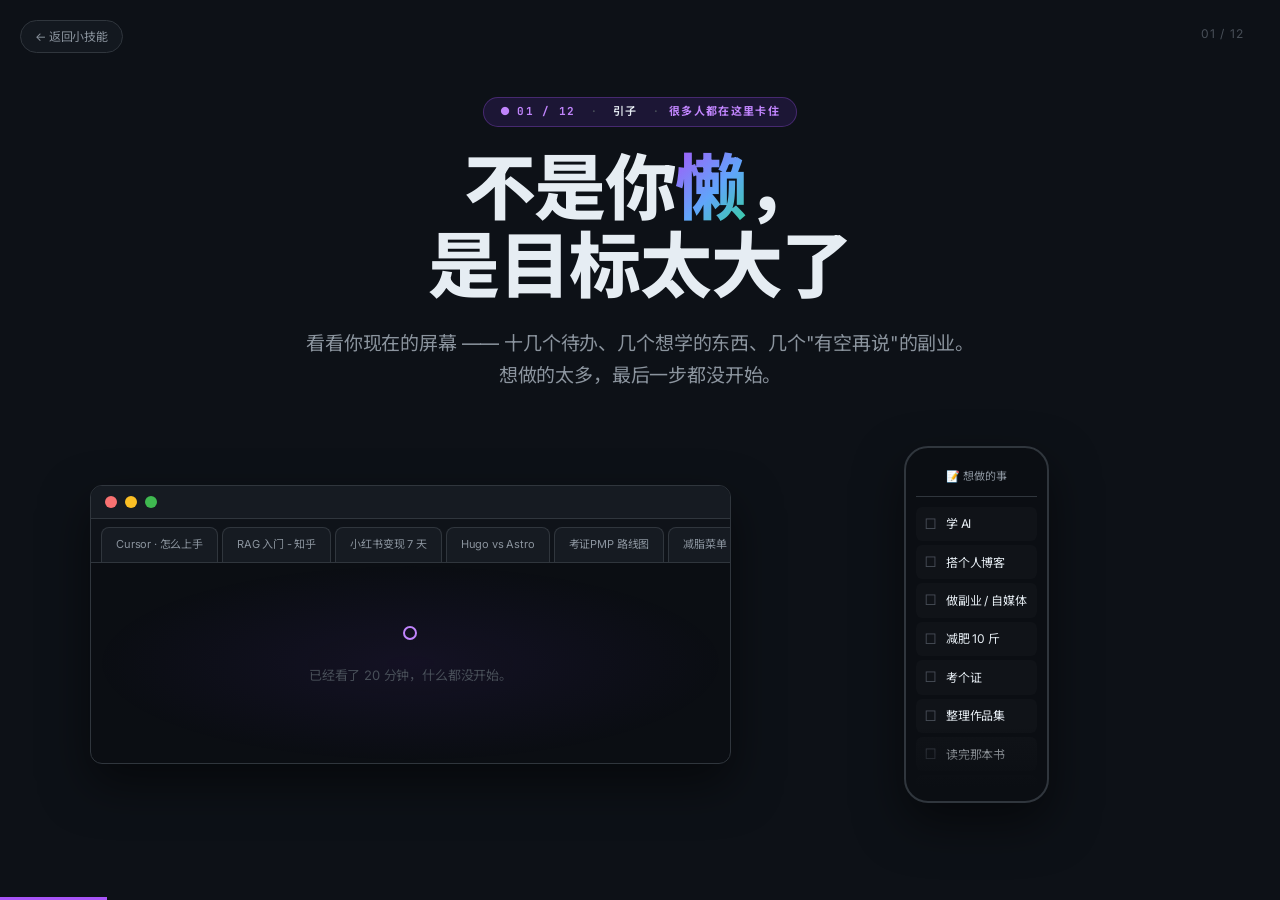
==== commit d97a4e30: "2026-4-26 自动更新" ====
--- a/skills/atomic-focus/index.html
+++ b/skills/atomic-focus/index.html
@@ -51,6 +51,219 @@
     visibility: visible; /* 即使在淡出也保持可见，增加重叠度 */
     z-index: 1;
   }
+
+  /* ============== 章节进度 tag (polish A) ============== */
+  .oc-tag .tag-prog {
+    font-family: 'JetBrains Mono', ui-monospace, monospace;
+    color: #c084fc;
+    font-weight: 700;
+    margin-right: 6px;
+  }
+  .oc-tag .tag-chap {
+    color: #e6edf3;
+    font-weight: 600;
+    margin: 0 6px;
+  }
+  .oc-tag .tag-sep { color: #484f58; margin: 0 4px; }
+
+  /* ============== Slide 2 redesign · 大目标 → 拆解 (替代旧 af-rock-anim) ============== */
+  .af-goal-flow {
+    display: flex; flex-direction: column; align-items: center;
+    gap: 14px;
+    margin: 6px auto 28px;
+    max-width: 880px;
+  }
+  .af-goal-card {
+    display: inline-flex; align-items: center; gap: 16px;
+    padding: 14px 28px;
+    background: linear-gradient(135deg, rgba(124,58,237,.18), rgba(168,85,247,.08));
+    border: 1px solid rgba(168,85,247,.45);
+    border-radius: 14px;
+    box-shadow: 0 8px 32px -10px rgba(124,58,237,.4);
+  }
+  .af-goal-card .kicker {
+    font-size: 12px; letter-spacing: .12em; text-transform: uppercase;
+    color: #c084fc; font-weight: 700;
+  }
+  .af-goal-card .title {
+    font-size: 22px; font-weight: 700; color: #fff;
+  }
+  .af-goal-arrow {
+    font-size: 12px; color: #8b949e; letter-spacing: .04em;
+    display: flex; flex-direction: column; align-items: center; gap: 4px;
+  }
+  .af-goal-arrow .down { font-size: 18px; color: #c084fc; line-height: 1; }
+  .af-goal-list {
+    display: grid; grid-template-columns: repeat(3, 1fr);
+    gap: 9px; width: 100%;
+  }
+  .af-goal-list .task {
+    display: flex; align-items: center; gap: 10px;
+    padding: 9px 14px;
+    background: rgba(22,27,34,.55);
+    border: 1px solid rgba(48,54,61,.7);
+    border-radius: 9px;
+    font-size: 13px;
+    color: #8b949e;
+  }
+  .af-goal-list .task .num {
+    font-family: 'JetBrains Mono', monospace;
+    color: #6b7280; font-size: 11.5px; min-width: 28px;
+  }
+  .af-goal-list .task .now {
+    margin-left: auto; font-size: 11px;
+    color: #3fb950; font-weight: 700;
+    white-space: nowrap;
+  }
+  .af-goal-list .task.active {
+    background: linear-gradient(135deg, rgba(124,58,237,.22), rgba(168,85,247,.08));
+    border-color: rgba(168,85,247,.6);
+    color: #fff;
+    box-shadow: 0 6px 20px -8px rgba(124,58,237,.45);
+  }
+  .af-goal-list .task.active .num { color: #c084fc; }
+
+  /* ============== Slide 3 (原 demo) chat 缩字号留白 (polish B) ============== */
+  .slide.s-demo .af-chat { max-width: 680px; }
+  .slide.s-demo .af-bubble { font-size: 13.5px; line-height: 1.65; padding: 11px 14px; }
+  .slide.s-demo .af-bubble ol { padding-left: 20px; }
+  .slide.s-demo .af-avatar { width: 36px; height: 36px; font-size: 13px; }
+  .slide.s-demo .af-name { font-size: 11px; }
+
+  /* ============== Slide 5 (原日记) 卡字放大 (polish C) ============== */
+  .slide.s-diary .af-day { padding: 18px 20px; }
+  .slide.s-diary .af-day h5 { font-size: 13.5px; margin: 6px 0 8px; }
+  .slide.s-diary .af-day ul li { font-size: 13.5px; line-height: 1.7; }
+  .slide.s-diary .af-day .badge { font-size: 12px; padding: 3px 9px; }
+  .slide.s-diary .af-day .date { font-size: 11.5px; }
+  .slide.s-diary .af-day .tag { font-size: 11.5px; padding: 2px 9px; }
+  .slide.s-diary .af-stats h5 { font-size: 14px; }
+  .slide.s-diary .af-stats .label { font-size: 12.5px; }
+  .slide.s-diary .af-stats .val { font-size: 13px; }
+
+  /* ============== Slide 6 (合并飞轮+闭环) 知识库内容放大 ============== */
+  .af-fw-kb-list {
+    margin-top: 10px;
+    display: grid; grid-template-columns: 1fr 1fr; gap: 4px 14px;
+    font-size: 11.5px; color: #c084fc;
+    text-align: left;
+    max-width: 220px;
+  }
+  .af-fw-loop-card {
+    margin: 22px auto 0;
+    max-width: 720px;
+    padding: 14px 22px;
+    background: rgba(63,185,80,.08);
+    border: 1px solid rgba(63,185,80,.3);
+    border-radius: 12px;
+    display: flex; flex-direction: column; gap: 4px;
+    text-align: center;
+  }
+  .af-fw-loop-card .label {
+    font-size: 12px; letter-spacing: .1em;
+    color: #3fb950; font-weight: 700;
+  }
+  .af-fw-loop-card .body {
+    font-size: 14px; color: #c9d1d9; line-height: 1.6;
+  }
+
+  /* ============== Slide 7 (合并 RAG+理解度) 底部理解度条 ============== */
+  .af-understand-inline {
+    margin: 22px auto 0;
+    max-width: 880px;
+    padding: 14px 22px;
+    background: rgba(22,27,34,.6);
+    border: 1px solid rgba(48,54,61,.6);
+    border-radius: 12px;
+    display: flex; flex-direction: column; gap: 8px;
+  }
+  .af-understand-inline .row {
+    display: flex; justify-content: space-between; align-items: baseline;
+  }
+  .af-understand-inline .row .lbl {
+    font-size: 12.5px; color: #8b949e;
+    letter-spacing: .1em; text-transform: uppercase;
+  }
+  .af-understand-inline .row .pct {
+    font-family: 'JetBrains Mono', monospace;
+    font-size: 16px; color: #3fb950; font-weight: 700;
+  }
+  .af-understand-inline .bar {
+    height: 8px; border-radius: 4px;
+    background: linear-gradient(90deg, #f87171 0%, #fbbf24 30%, #c084fc 65%, #3fb950 100%);
+    position: relative; overflow: hidden;
+  }
+  .af-understand-inline .bar::after {
+    content: '';
+    position: absolute; top: 0; left: 0; bottom: 0;
+    width: 100%; background: rgba(13,17,23,.5);
+    animation: ufillNow 2s ease-out forwards;
+  }
+  @keyframes ufillNow {
+    from { width: 80%; } to { width: 0%; }
+  }
+  .af-understand-inline .check {
+    margin-top: 4px;
+    padding: 8px 14px;
+    background: rgba(63,185,80,.12);
+    border: 1px solid rgba(63,185,80,.4);
+    border-radius: 8px;
+    color: #3fb950; font-weight: 700; font-size: 13px;
+    text-align: center;
+  }
+
+  /* ============== Slide 10 (BEFORE/AFTER) timer 微动画 (polish D) ============== */
+  .af-timer-cycle {
+    display: flex; flex-direction: column; align-items: center; gap: 8px;
+    margin: 4px auto 0;
+  }
+  .af-timer.pulse-live {
+    animation: timerPulse 2.4s ease-in-out infinite;
+  }
+  @keyframes timerPulse {
+    0%, 100% { box-shadow: 0 0 0 0 rgba(63,185,80,0); transform: scale(1); }
+    50% { box-shadow: 0 0 14px 5px rgba(63,185,80,.18); transform: scale(1.02); }
+  }
+  .af-timer-hint {
+    font-size: 11.5px; color: #8b949e;
+    display: flex; align-items: center; gap: 8px;
+    letter-spacing: .04em;
+  }
+  .af-timer-hint .step1, .af-timer-hint .step2 {
+    display: inline-block;
+    animation: hintCycle 4.8s ease-in-out infinite;
+  }
+  .af-timer-hint .step2 { animation-delay: 2.4s; opacity: 0; }
+  @keyframes hintCycle {
+    0%, 40% { opacity: 1; transform: translateY(0); }
+    50%, 100% { opacity: 0; transform: translateY(-6px); }
+  }
+
+  /* ============== Slide 11 (复制即用) 右上角 OS 徽标 ============== */
+  .af-os-badge {
+    position: absolute; top: 56px; right: 38px;
+    display: inline-flex; align-items: center; gap: 8px;
+    padding: 6px 12px;
+    background: rgba(22,27,34,.7);
+    border: 1px solid #30363d;
+    border-radius: 999px;
+    font-family: 'JetBrains Mono', monospace;
+    font-size: 11px; letter-spacing: .04em;
+    color: #8b949e;
+    text-decoration: none;
+    transition: all .2s ease;
+    z-index: 5;
+  }
+  .af-os-badge:hover { color: #c084fc; border-color: rgba(168,85,247,.5); }
+  .af-os-badge .star { color: #fbbf24; }
+
+  /* ============== Slide 12 (大字结尾) 字号修复 ============== */
+  .slide.s-finale .oc-huge {
+    font-size: clamp(60px, 9vw, 130px) !important;
+    line-height: 1.05 !important;
+    margin: 0 !important;
+  }
+  .slide.s-finale .oc-huge + .oc-huge { margin-top: 12px !important; }
 </style>
 </head>
 <body class="tpl-atomic-focus">
@@ -63,8 +276,8 @@
   <section class="slide is-active">
     <div class="oc-cbg"></div>
     <div class="oc-cgrid"></div>
-    <div class="oc-snum">01 / 17</div>
-    <div class="oc-tag">● 很多人都在这里卡住</div>
+    <div class="oc-snum">01 / 12</div>
+    <div class="oc-tag">● <span class="tag-prog">01 / 12</span><span class="tag-sep">·</span><span class="tag-chap">引子</span><span class="tag-sep">·</span>很多人都在这里卡住</div>
     <h1 class="oc-h1">不是你<span class="oc-g">懒</span>，<br>是目标太大了</h1>
     <p class="oc-sub">看看你现在的屏幕 —— 十几个待办、几个想学的东西、几个"有空再说"的副业。<br>想做的太多，最后一步都没开始。</p>
 
@@ -110,86 +323,59 @@
 
   </section>
 
-  <!-- ============ SLIDE 2 · 标题揭晓 ============ -->
-  <section class="slide slide-atomic-title">
+  <!-- ============ SLIDE 2 · 标题揭晓（吸收原 #3 方法论） ============ -->
+  <section class="slide">
     <div class="oc-cbg"></div>
     <div class="oc-cgrid"></div>
-    <div class="oc-snum">02 / 17</div>
-    <div class="oc-tag">● 所以我做了这个 AI SKILL</div>
-
-    <div class="af-rock-anim">
-      <div class="af-goal-big">
-        <div class="af-goal-kicker">🎯 大目标</div>
-        <div class="af-goal-title">搭建本地知识库</div>
-      </div>
-      <div class="af-goal-subs">
-        <div class="af-goal-kicker">✅ 拆成 15 分钟能推进的下一步</div>
-        <div class="af-goal-primary">
-          <div class="af-goal-p1">1.1 搜集主流的知识库方案</div>
-        </div>
-        <div class="af-goal-secondary">
-          <ul class="af-goal-grid">
-            <li class="af-goal-p2">1.2 对比方案优缺点、本地适配性并选定最终软件</li>
-            <li class="af-goal-p3">1.3 完成本地安装部署</li>
-            <li class="af-goal-p4">1.4 完成软件首次打开初始化</li>
-            <li class="af-goal-p5">1.5 规划知识库分类逻辑，确定目录框架</li>
-            <li class="af-goal-p6">1.6 细化并搭建完整目录结构</li>
-            <li class="af-goal-p7">1.7 梳理日常记录、归档、检索规则，编写 SOP 初稿</li>
-            <li class="af-goal-p8">1.8 完善补充 SOP 细节，定稿知识库使用规范文档</li>
-            <li class="af-goal-p9">1.9 调研备份方式，配置定时自动备份并测试有效性</li>
-          </ul>
-        </div>
+    <div class="oc-snum">02 / 12</div>
+    <div class="oc-tag">● <span class="tag-prog">02 / 12</span><span class="tag-sep">·</span><span class="tag-chap">原子助手</span><span class="tag-sep">·</span>所以我做了这个 AI SKILL</div>
+
+    <div class="af-goal-flow">
+      <div class="af-goal-card">
+        <span class="kicker">🎯 大目标</span>
+        <span class="title">搭建本地知识库</span>
+      </div>
+      <div class="af-goal-arrow">
+        <span class="down">↓</span>
+        <span>拆成 9 个 15 分钟能推进的下一步</span>
+      </div>
+      <div class="af-goal-list">
+        <div class="task active">
+          <span class="num">1.1</span>
+          <span>搜集主流的知识库方案</span>
+          <span class="now">⏱ 15 min · 现在做</span>
+        </div>
+        <div class="task"><span class="num">1.2</span><span>对比方案，选定最终软件</span></div>
+        <div class="task"><span class="num">1.3</span><span>本地安装部署</span></div>
+        <div class="task"><span class="num">1.4</span><span>软件首次初始化</span></div>
+        <div class="task"><span class="num">1.5</span><span>规划目录框架</span></div>
+        <div class="task"><span class="num">1.6</span><span>搭建完整目录结构</span></div>
+        <div class="task"><span class="num">1.7</span><span>编写 SOP 初稿</span></div>
+        <div class="task"><span class="num">1.8</span><span>定稿规范文档</span></div>
+        <div class="task"><span class="num">1.9</span><span>配置自动备份</span></div>
       </div>
     </div>
 
     <h1 class="oc-h1"><span class="oc-g">原子专注迭代助手</span></h1>
-    <p class="oc-sub">把一个遥不可及的大目标，<br>拆成 <b style="color:#c084fc">15 分钟就能推进</b>的最小行动单元。</p>
-
-    <div style="margin-top:32px">
+    <p class="oc-sub">把一个遥不可及的大目标，拆成 <b style="color:#c084fc">15 分钟就能推进</b>的最小行动单元。</p>
+
+    <div style="margin-top:24px">
       <span class="oc-pill">🎯 目标拆解</span>
       <span class="oc-pill">⏱ 15 分钟专注</span>
       <span class="oc-pill">🔁 实时迭代</span>
     </div>
+    <div style="margin-top:14px;font-size:12px;color:#8b949e;letter-spacing:.04em">
+      思路来源：📖 <b style="color:#c084fc">Atomic Habits</b>（James Clear · 微小改变·长期放大） + ⏱ <b style="color:#c084fc">Pomodoro</b>（番茄工作法 · 明确时段·降低拖延）
+    </div>
 
   </section>
 
-  <!-- ============ SLIDE 3 · 方法论（Atomic Habits + 番茄钟） ============ -->
-  <section class="slide">
+  <!-- ============ SLIDE 3 · 原子助手演示 (/goal /focus) [原 #4] ============ -->
+  <section class="slide s-demo">
     <div class="oc-cbg"></div>
     <div class="oc-cgrid"></div>
-    <div class="oc-snum">03 / 17</div>
-    <div class="oc-tag">● 思路来源 · 不是凭空想出来的</div>
-    <h2 class="oc-h2">两个被验证过的<span class="oc-g">底层思路</span></h2>
-
-    <div class="af-method stagger">
-      <div class="oc-card">
-        <div class="af-method-icon">📖</div>
-        <div class="kw">ATOMIC HABITS · James Clear</div>
-        <h3>微小改变 · 长期放大</h3>
-        <p>真正有效的改变，<br>不来自"下大决心"，<br>而来自**可重复的微小行动**。</p>
-      </div>
-      <div class="plus">+</div>
-      <div class="oc-card">
-        <div class="af-method-icon">⏱</div>
-        <div class="kw">POMODORO · 番茄工作法</div>
-        <h3>明确时段 · 降低拖延</h3>
-        <p>把专注切成明确时段，<br>不给焦虑生根的时间，<br>让"开始"变得极低门槛。</p>
-      </div>
-    </div>
-
-    <div class="af-pool-card" style="margin-top:28px">
-      <span>🔧</span>
-      <span>我只是把这套思路交给 AI，让它能 <b style="color:#c084fc">实时拆任务、实时更新下一步</b>。</span>
-    </div>
-
-  </section>
-
-  <!-- ============ SLIDE 4 · 原子助手演示 (/goal /focus) ============ -->
-  <section class="slide">
-    <div class="oc-cbg"></div>
-    <div class="oc-cgrid"></div>
-    <div class="oc-snum">04 / 17</div>
-    <div class="oc-tag">● 场景 1 · 副业 / 自媒体启动困难</div>
+    <div class="oc-snum">03 / 12</div>
+    <div class="oc-tag">● <span class="tag-prog">03 / 12</span><span class="tag-sep">·</span><span class="tag-chap">原子助手</span><span class="tag-sep">·</span>副业 / 自媒体启动困难</div>
     <h2 class="oc-h2">"做一个项目" 太大 →<br><span class="oc-g">现在就能做的下一步</span></h2>
 
     <div class="af-chat">
@@ -240,50 +426,14 @@
 
   </section>
 
-  <!-- ============ SLIDE 5 · 想法池时间轴 ============ -->
+  <!-- ============ SLIDE 4 · 想法池（合并原 #5 时间轴 + #6 双栏） ============ -->
   <section class="slide">
     <div class="oc-cbg"></div>
     <div class="oc-cgrid"></div>
-    <div class="oc-snum">05 / 17</div>
-    <div class="oc-tag">● 场景 2 · 灵感来得快，丢得也快</div>
-    <h2 class="oc-h2">随时随地，<span class="oc-g">先接住再说</span></h2>
-
-    <div class="af-timeline">
-      <div class="af-timeline-line"></div>
-      <div class="af-timeline-items">
-        <div class="af-ti">
-          <div class="af-ti-icon">🚶‍♂️</div>
-          <div class="af-ti-time">08:12 · 走去上班的路上</div>
-          <div class="af-ti-bubble">突然想到一个 B 站视频选题</div>
-        </div>
-        <div class="af-ti">
-          <div class="af-ti-icon">🏋️</div>
-          <div class="af-ti-time">14:30 · 健身房换组间隙</div>
-          <div class="af-ti-bubble">门店培训流程有个优化点</div>
-        </div>
-        <div class="af-ti">
-          <div class="af-ti-icon">🧍‍♂️</div>
-          <div class="af-ti-time">18:45 · 星巴克排队</div>
-          <div class="af-ti-bubble">诶周报模板可以这样写</div>
-        </div>
-      </div>
-    </div>
-
-    <div class="af-pool-card">
-      <span style="font-size:28px">💡</span>
-      <span>三条灵感 → <span class="c">已加入想法池</span></span>
-      <span style="color:#3fb950;font-size:14px;margin-left:8px">✓ 0 条丢失</span>
-    </div>
-
-  </section>
-
-  <!-- ============ SLIDE 6 · 想法池双栏 ============ -->
-  <section class="slide">
-    <div class="oc-cbg"></div>
-    <div class="oc-cgrid"></div>
-    <div class="oc-snum">06 / 17</div>
-    <div class="oc-tag">● 想法池 · 不让任何灵感消失</div>
-    <h2 class="oc-h2">一句话进去，<span class="oc-g">结构化收纳</span></h2>
+    <div class="oc-snum">04 / 12</div>
+    <div class="oc-tag">● <span class="tag-prog">04 / 12</span><span class="tag-sep">·</span><span class="tag-chap">原子助手</span><span class="tag-sep">·</span>灵感来得快，丢得也快</div>
+    <h2 class="oc-h2">随时随地接住，<span class="oc-g">结构化收纳</span></h2>
+    <p class="oc-sub-sm" style="margin-top:-4px;color:#8b949e">一天三次 · 走去上班 / 健身换组 / 排队等单 → 一句话丢进去，0 条丢失</p>
 
     <div class="af-pool">
       <div class="af-pool-chat">
@@ -356,12 +506,12 @@
 
   </section>
 
-  <!-- ============ SLIDE 7 · 专注日记 ============ -->
-  <section class="slide">
+  <!-- ============ SLIDE 5 · 专注日记 [原 #7] ============ -->
+  <section class="slide s-diary">
     <div class="oc-cbg"></div>
     <div class="oc-cgrid"></div>
-    <div class="oc-snum">07 / 17</div>
-    <div class="oc-tag">● 场景 3 · 看见进度，成就感回来</div>
+    <div class="oc-snum">05 / 12</div>
+    <div class="oc-tag">● <span class="tag-prog">05 / 12</span><span class="tag-sep">·</span><span class="tag-chap">原子助手</span><span class="tag-sep">·</span>看见进度，成就感回来</div>
     <h2 class="oc-h2">每天自动生成 <span class="oc-g">专注日记</span></h2>
 
     <div class="af-diary">
@@ -439,12 +589,12 @@
 
   </section>
 
-  <!-- ============ SLIDE 8 · 引出另一半（飞轮） ============ -->
+  <!-- ============ SLIDE 6 · 飞轮 + 闭环（合并原 #8 + #11） ============ -->
   <section class="slide">
     <div class="oc-cbg"></div>
     <div class="oc-cgrid"></div>
-    <div class="oc-snum">08 / 17</div>
-    <div class="oc-tag">● 做的那一半讲完了 · 还有学的那一半</div>
+    <div class="oc-snum">06 / 12</div>
+    <div class="oc-tag">● <span class="tag-prog">06 / 12</span><span class="tag-sep">·</span><span class="tag-chap">飞轮</span><span class="tag-sep">·</span>两个 Skill 共用一个知识库</div>
     <h2 class="oc-h2">原子助手只是<span class="oc-g">半个飞轮</span></h2>
 
     <div class="af-flywheel">
@@ -472,27 +622,27 @@
     </div>
 
     <div class="af-fw-feeds stagger">
-      <div class="af-fw-feed">你的任务</div>
-      <div class="af-fw-feed">你的想法</div>
-      <div class="af-fw-feed">你的学习记录</div>
-      <div class="af-fw-feed">你的常见卡点</div>
-      <div class="af-fw-feed">你的兴趣画像</div>
-      <div class="af-fw-feed">你的语言习惯</div>
-    </div>
-
-    <p class="oc-sub-sm" style="margin-top:20px;text-align:center">
-      原子助手让你能"<b style="color:#c084fc">开始做</b>"。<br>
-      接下来这位，让你能"<b style="color:#ec4899">开始懂</b>" —— <b style="color:#ec4899">认知快启 ✨</b> 登场。
-    </p>
+      <div class="af-fw-feed">✓ known 列表</div>
+      <div class="af-fw-feed">✓ unknown 列表</div>
+      <div class="af-fw-feed">✓ 成功类比库</div>
+      <div class="af-fw-feed">✓ 学习进度</div>
+      <div class="af-fw-feed">✓ 兴趣画像</div>
+      <div class="af-fw-feed">✓ 语言习惯</div>
+    </div>
+
+    <div class="af-fw-loop-card">
+      <div class="label">🔄 闭环反馈 · 越用越懂你</div>
+      <div class="body">"这个概念你懂了 → 下次跳过" &nbsp;·&nbsp; "这个类比有效 → 记录复用"</div>
+    </div>
 
   </section>
 
-  <!-- ============ SLIDE 9 · 认知快启 对比反差 ============ -->
+  <!-- ============ SLIDE 7 · RAG 对比 + 理解度条（合并原 #9 + #12） ============ -->
   <section class="slide slide-compare-rag">
     <div class="oc-cbg"></div>
     <div class="oc-cgrid"></div>
-    <div class="oc-snum">09 / 17</div>
-    <div class="oc-tag">● 场景 4 · 学 AI 但一直听不懂</div>
+    <div class="oc-snum">07 / 12</div>
+    <div class="oc-tag">● <span class="tag-prog">07 / 12</span><span class="tag-sep">·</span><span class="tag-chap">认知快启</span><span class="tag-sep">·</span>学 AI 但一直听不懂</div>
     <h2 class="oc-h2">我才不是笨，是 <span class="oc-g">"输入格式不对"</span></h2>
 
     <div class="af-compare">
@@ -525,14 +675,24 @@
       </div>
     </div>
 
+    <!-- 合并原 #12 理解度条 -->
+    <div class="af-understand-inline">
+      <div class="row">
+        <span class="lbl">理解度</span>
+        <span class="pct">20% → 100%</span>
+      </div>
+      <div class="bar"></div>
+      <div class="check">✅ 大师我悟了</div>
+    </div>
+
   </section>
 
-  <!-- ============ SLIDE 10 · 认知快启 个性化适配 ============ -->
+  <!-- ============ SLIDE 8 · 认知快启 · 个性化适配 [原 #10] ============ -->
   <section class="slide slide-cq-adapt">
     <div class="oc-cbg"></div>
     <div class="oc-cgrid"></div>
-    <div class="oc-snum">10 / 17</div>
-    <div class="oc-tag">● 核心能力 · 个性化适配 + 知识闭环</div>
+    <div class="oc-snum">08 / 12</div>
+    <div class="oc-tag">● <span class="tag-prog">08 / 12</span><span class="tag-sep">·</span><span class="tag-chap">认知快启</span><span class="tag-sep">·</span>它懂你，越来越懂你</div>
     <h2 class="oc-h2">它懂你，而且会越来越懂你</h2>
 
     <div class="cq-block">
@@ -597,120 +757,12 @@
 
   </section>
 
-  <!-- ============ SLIDE 11 · 认知快启 知识闭环 ============ -->
-  <section class="slide slide-cq-loop">
-    <div class="oc-cbg"></div>
-    <div class="oc-cgrid"></div>
-    <div class="oc-snum">11 / 17</div>
-    <div class="oc-tag">● 核心能力 · 个性化适配 + 知识闭环</div>
-    <h2 class="oc-h2">越用越懂你：知识积累与闭环</h2>
-
-    <div class="cq-loop">
-      <div class="cq-skill cq-skill-tomato">
-        <div class="cq-skill-title">🍅 原子化专注<br>迭代助手</div>
-        <div class="cq-skill-items">
-          <div>· 记录专注内容</div>
-          <div>· 积累知识储备</div>
-          <div>· 更新已知领域</div>
-        </div>
-      </div>
-
-      <div class="cq-kb">
-        <div class="cq-kb-title">📚 共享知识库</div>
-        <div class="cq-kb-items">
-          <div>✓ known 列表</div>
-          <div>✓ unknown 列表</div>
-          <div>✓ 成功类比库</div>
-          <div>✓ 学习进度</div>
-        </div>
-      </div>
-
-      <div class="cq-skill cq-skill-purple">
-        <div class="cq-skill-title">🧠 认知快启</div>
-        <div class="cq-skill-items">
-          <div>· 判断理解阶段</div>
-          <div>· 动态调整策略</div>
-          <div>· 个性化输出</div>
-        </div>
-      </div>
-
-      <div class="cq-link cq-link-left" aria-hidden="true"></div>
-      <div class="cq-link cq-link-right" aria-hidden="true"></div>
-
-      <div class="cq-feedback">
-        <div class="cq-feedback-title">🔄 闭环反馈</div>
-        <div class="cq-feedback-body">
-          “这个概念你懂了 → 下次跳过”<br>
-          “这个类比有效 → 记录复用”
-        </div>
-      </div>
-    </div>
-
-    <div class="cq-one">两个 Skill 共用一个知识库，实时同步你的学习进度</div>
-  </section>
-
-  <!-- ============ SLIDE 10 · 认知快启 理解度 ============ -->
+  <!-- ============ SLIDE 9 · 费曼复述 [原 #13] ============ -->
   <section class="slide">
     <div class="oc-cbg"></div>
     <div class="oc-cgrid"></div>
-    <div class="oc-snum">12 / 17</div>
-    <div class="oc-tag">● 场景 4 续 · 理解度是可以被"解锁"的</div>
-    <h2 class="oc-h2">一句 "听不懂"，就切换一种讲法</h2>
-
-    <div class="af-chat" style="max-width:720px">
-      <div class="af-chat-row user">
-        <div class="af-avatar user">熊</div>
-        <div>
-          <div class="af-name">熊啾啾</div>
-          <div class="af-bubble user">什么是 Agent？</div>
-        </div>
-      </div>
-      <div class="af-chat-row">
-        <div class="af-avatar bot">✨</div>
-        <div>
-          <div class="af-name">认知快启</div>
-          <div class="af-bubble bot">Agent 是一个基于 LLM 的自主任务规划执行框架，它可以调用工具、分解子任务…</div>
-        </div>
-      </div>
-      <div class="af-chat-row user">
-        <div class="af-avatar user">熊</div>
-        <div>
-          <div class="af-name">熊啾啾</div>
-          <div class="af-bubble user">听不懂</div>
-        </div>
-      </div>
-      <div class="af-chat-row">
-        <div class="af-avatar bot">✨</div>
-        <div>
-          <div class="af-name">认知快启</div>
-          <div class="af-bubble bot">
-            换一个 🐝 <br>
-            想象一个 <b style="color:#c084fc">会自己干活的店员</b> ——<br>
-            不用你每件事都吩咐，你说一句"把滞销品上架到小红书"，它会自己去查库存、写文案、排版、发布。<br>
-            <b>这就是 Agent。</b>
-          </div>
-        </div>
-      </div>
-    </div>
-
-    <div class="af-understand slide-up" style="margin-top:18px">
-      <div style="display:flex;justify-content:space-between;align-items:baseline">
-        <span style="font-size:13px;color:#8b949e;letter-spacing:.1em;text-transform:uppercase">理解度</span>
-        <span style="font-family:'JetBrains Mono',monospace;font-size:18px;color:#3fb950;font-weight:700">20% → 100%</span>
-      </div>
-      <div class="af-bar"><div class="af-bar-fill"></div></div>
-      <div class="af-bar-marks"><span>😵‍💫 蒙</span><span>🤔 勉强</span><span>💡 哦！</span><span>😄 懂了</span></div>
-      <div class="af-check-card">大师我悟了</div>
-    </div>
-
-  </section>
-
-  <!-- ============ SLIDE 11 · 费曼复述 ============ -->
-  <section class="slide">
-    <div class="oc-cbg"></div>
-    <div class="oc-cgrid"></div>
-    <div class="oc-snum">13 / 17</div>
-    <div class="oc-tag">● 费曼学习法 · 真正理解的证据</div>
+    <div class="oc-snum">09 / 12</div>
+    <div class="oc-tag">● <span class="tag-prog">09 / 12</span><span class="tag-sep">·</span><span class="tag-chap">认知快启</span><span class="tag-sep">·</span>真正懂了是你能讲出来</div>
     <h2 class="oc-h2">真正懂了，<span class="oc-g">是你能讲出来</span></h2>
 
     <div class="af-feynman-steps stagger" style="max-width:900px">
@@ -744,93 +796,12 @@
 
   </section>
 
-  <!-- ============ SLIDE 12 · 开源（四联屏） ============ -->
+  <!-- ============ SLIDE 10 · BEFORE/AFTER 塌缩 [原 #15] + timer 微动画 ============ -->
   <section class="slide">
     <div class="oc-cbg"></div>
     <div class="oc-cgrid"></div>
-    <div class="oc-snum">14 / 17</div>
-    <div class="oc-tag">● 已开源 · 网站 + GITHUB</div>
-    <h2 class="oc-h2">不用等一个复杂产品，<br><span class="oc-g">现在就能用</span></h2>
-
-    <div class="af-mockup">
-      <div class="af-win">
-        <div class="af-win-head">
-          <div class="dots"><span></span><span></span><span></span></div>
-          <div class="af-win-url">🔒 bearjojo.com/skills</div>
-        </div>
-        <div class="af-win-body">
-          <h5>🧰 小技能 · BearJojo</h5>
-          <p>我自研的 AI Skills 合集，已开源，复制提示词即可使用。</p>
-          <div class="tag-row">
-            <span>🐝 原子专注迭代助手</span>
-            <span>✨ 认知快启</span>
-            <span>🌱 更多陆续添加</span>
-          </div>
-        </div>
-      </div>
-
-      <div class="af-win">
-        <div class="af-win-head">
-          <div class="dots"><span></span><span></span><span></span></div>
-          <div class="af-win-url">🔒 github.com/xxc4321</div>
-        </div>
-        <div class="af-win-body">
-          <h5>📦 xxc4321 / atomic-focus-skill</h5>
-          <p><span class="cm">Public</span> · ⭐ Skill for Claude / any AI Agent</p>
-          <pre><span class="cm"># quick start</span>
-<span class="fn">$</span> git clone https://github.com/xxc4321/...
-<span class="fn">$</span> copy <span class="st">SKILL.md</span> → your AI Agent</pre>
-        </div>
-      </div>
-
-      <div class="af-win">
-        <div class="af-win-head">
-          <div class="dots"><span></span><span></span><span></span></div>
-          <div class="af-win-url">📄 README.md</div>
-        </div>
-        <div class="af-win-body">
-          <h5># 原子专注迭代助手</h5>
-          <p>把大目标拆成 15 分钟能推进的最小行动单元。</p>
-          <p><b style="color:#c084fc">## 命令</b><br>
-          • <span class="fn">/goal</span> &lt;目标&gt; — 拆成原子任务<br>
-          • <span class="fn">/focus</span> &lt;编号&gt; — 开始 15 分钟<br>
-          • <span class="fn">/diary</span> — 生成专注日记</p>
-        </div>
-      </div>
-
-      <div class="af-win">
-        <div class="af-win-head">
-          <div class="dots"><span></span><span></span><span></span></div>
-          <div class="af-win-url">⚙ SKILL.md</div>
-        </div>
-        <div class="af-win-body">
-          <h5># SKILL MANIFEST</h5>
-          <pre><span class="cm">---</span>
-<span class="fn">name</span>: atomic-focus
-<span class="fn">trigger</span>: <span class="st">"/goal"</span>, <span class="st">"/focus"</span>
-<span class="fn">purpose</span>: break large
-  goals into 15-min
-  atomic actions
-<span class="cm">---</span></pre>
-          <p style="margin-top:6px">复制粘贴给任意 AI Agent 即可激活。</p>
-        </div>
-      </div>
-    </div>
-
-    <div class="af-cta-row">
-      <span class="af-cta">⬇ bearjojo.com</span>
-      <span class="af-cta">⭐ github.com/xxc4321</span>
-      <span class="af-cta">📋 Copy → Paste → Run</span>
-    </div>
-
-  </section>
-
-  <!-- ============ SLIDE 13 · 结尾塌缩 ============ -->
-  <section class="slide">
-    <div class="oc-cbg"></div>
-    <div class="oc-cgrid"></div>
-    <div class="oc-snum">15 / 17</div>
-    <div class="oc-tag">● 从这里 · 到这里</div>
+    <div class="oc-snum">10 / 12</div>
+    <div class="oc-tag">● <span class="tag-prog">10 / 12</span><span class="tag-sep">·</span><span class="tag-chap">收尾</span><span class="tag-sep">·</span>从这里 · 到这里</div>
     <h2 class="oc-h2">真正能改变人的工具，<br>往往<span class="oc-g">不是最复杂的</span></h2>
 
     <div class="af-collapse">
@@ -855,8 +826,13 @@
         <div class="single">
           🎯 选博客平台
         </div>
-        <div class="af-timer" style="margin:0 auto"><span class="dot"></span>15:00</div>
-        <p style="margin-top:14px;font-size:12px;color:#8b949e;text-align:center;line-height:1.6">
+        <div class="af-timer-cycle">
+          <div class="af-timer pulse-live" style="margin:0 auto"><span class="dot"></span>15:00</div>
+          <div class="af-timer-hint">
+            <span class="step1">⏱ 一个 15 分钟在跑</span><span class="step2">✅ 完成 → 下一个 15 分钟</span>
+          </div>
+        </div>
+        <p style="margin-top:10px;font-size:12px;color:#8b949e;text-align:center;line-height:1.6">
           其他的，下一个 15 分钟<br>再说。
         </p>
       </div>
@@ -864,12 +840,16 @@
 
   </section>
 
-  <!-- ============ SLIDE 14 · 大字定格 ============ -->
+  <!-- ============ SLIDE 11 · 复制即用 [原 #16] + OS 徽标 ============ -->
   <section class="slide slide-convert">
     <div class="oc-cbg"></div>
     <div class="oc-cgrid"></div>
-    <div class="oc-snum">16 / 17</div>
-    <div class="oc-tag">● 高转化使用页 · 复制即可用</div>
+    <div class="oc-snum">11 / 12</div>
+    <div class="oc-tag">● <span class="tag-prog">11 / 12</span><span class="tag-sep">·</span><span class="tag-chap">收尾</span><span class="tag-sep">·</span>复制即可用</div>
+
+    <a class="af-os-badge" href="https://github.com/xxc4321" target="_blank" rel="noopener" aria-label="GitHub 已开源">
+      <span class="star">⭐</span><span>已开源 · github.com/xxc4321</span>
+    </a>
 
     <h2 class="oc-h2" data-anim="fade-up">Copy → Paste → Run</h2>
     <p class="oc-sub-sm" data-anim="fade-up">复制 → 发给 AI → 立刻开始用</p>
@@ -961,14 +941,14 @@
 
   </section>
 
-  <!-- ============ SLIDE 17 · 大字定格（回归） ============ -->
-  <section class="slide">
+  <!-- ============ SLIDE 12 · 大字定格 [原 #17] + s-finale 修溢出 ============ -->
+  <section class="slide s-finale">
     <div class="oc-cbg"></div>
     <div class="oc-cgrid"></div>
-    <div class="oc-snum">17 / 17</div>
-    <div class="oc-tag">● 最后一句话</div>
-
-    <h1 class="oc-huge" style="margin-top:10px">把<span class="oc-g">大目标</span>，</h1>
+    <div class="oc-snum">12 / 12</div>
+    <div class="oc-tag">● <span class="tag-prog">12 / 12</span><span class="tag-sep">·</span><span class="tag-chap">收尾</span><span class="tag-sep">·</span>最后一句话</div>
+
+    <h1 class="oc-huge">把<span class="oc-g">大目标</span>，</h1>
     <h1 class="oc-huge">变成<span class="oc-g-warm">下一步</span>。</h1>
 
     <p class="oc-sub" style="margin-top:40px">
